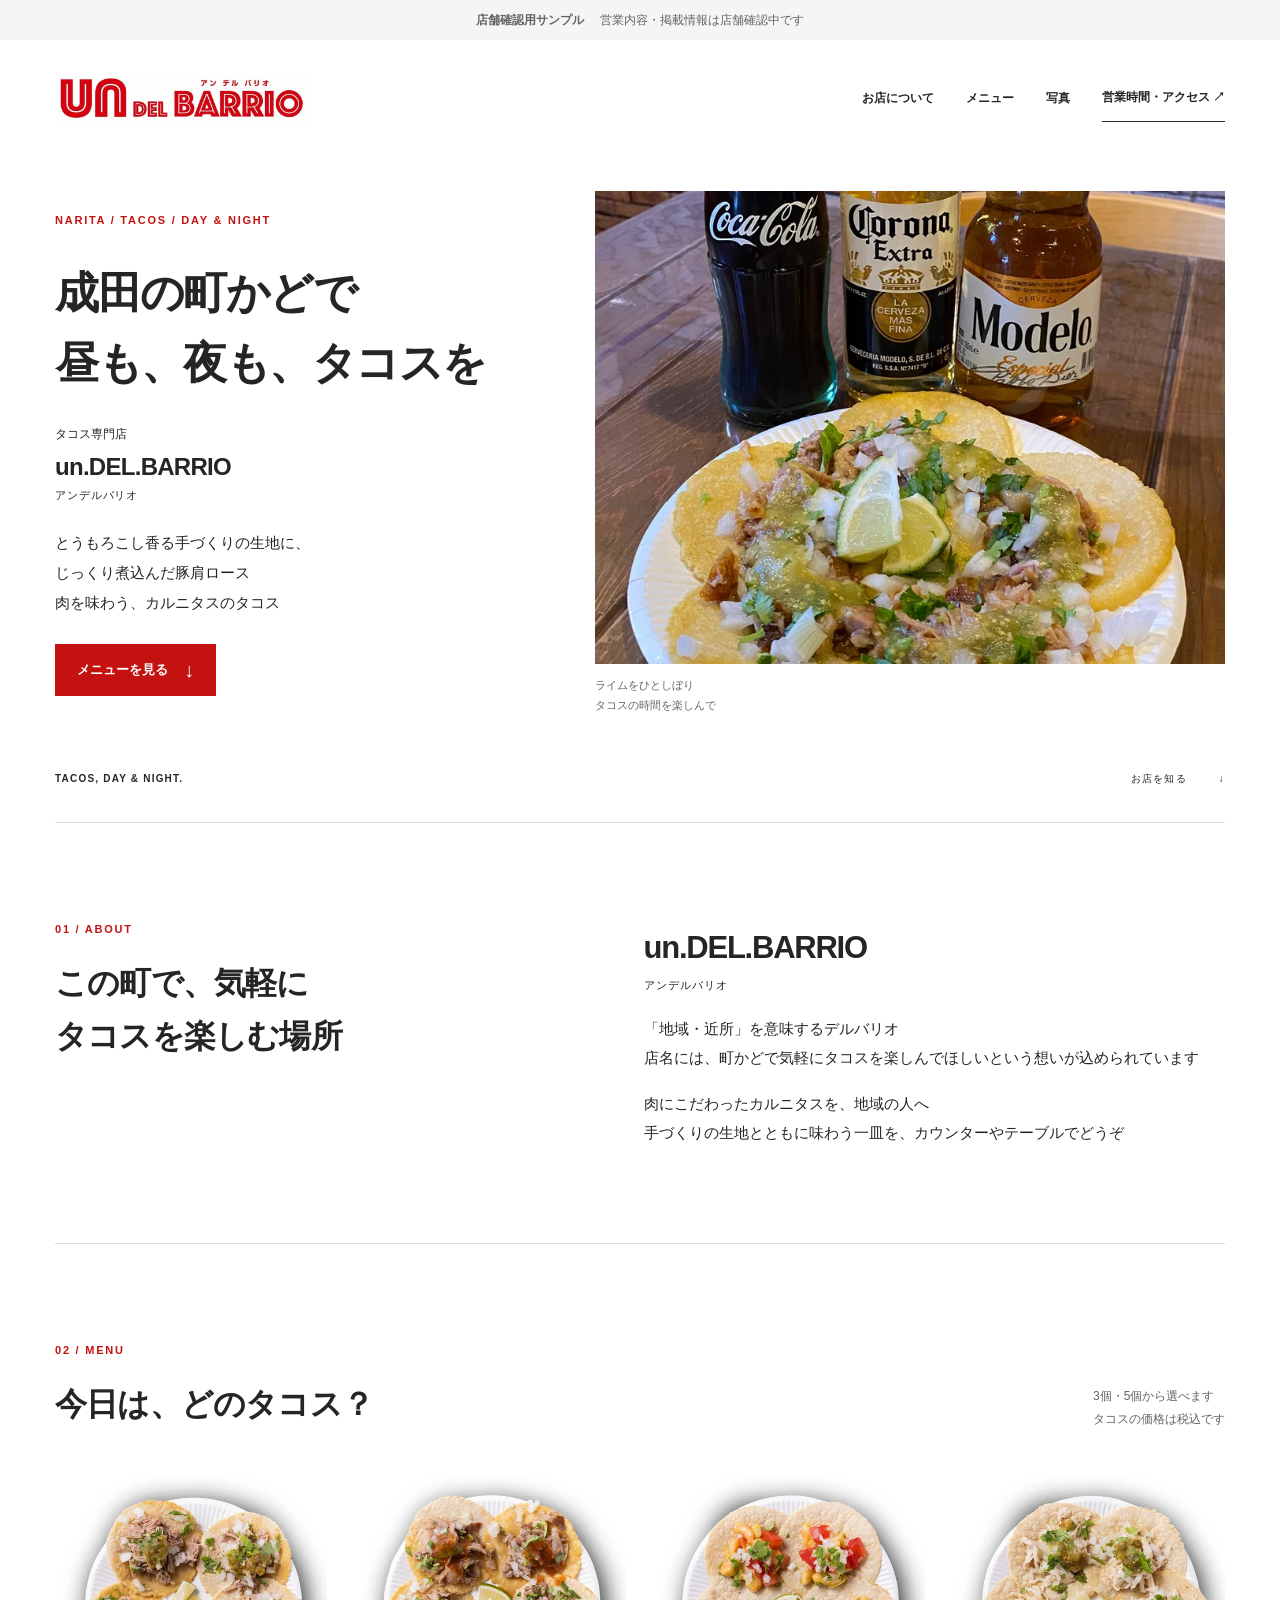
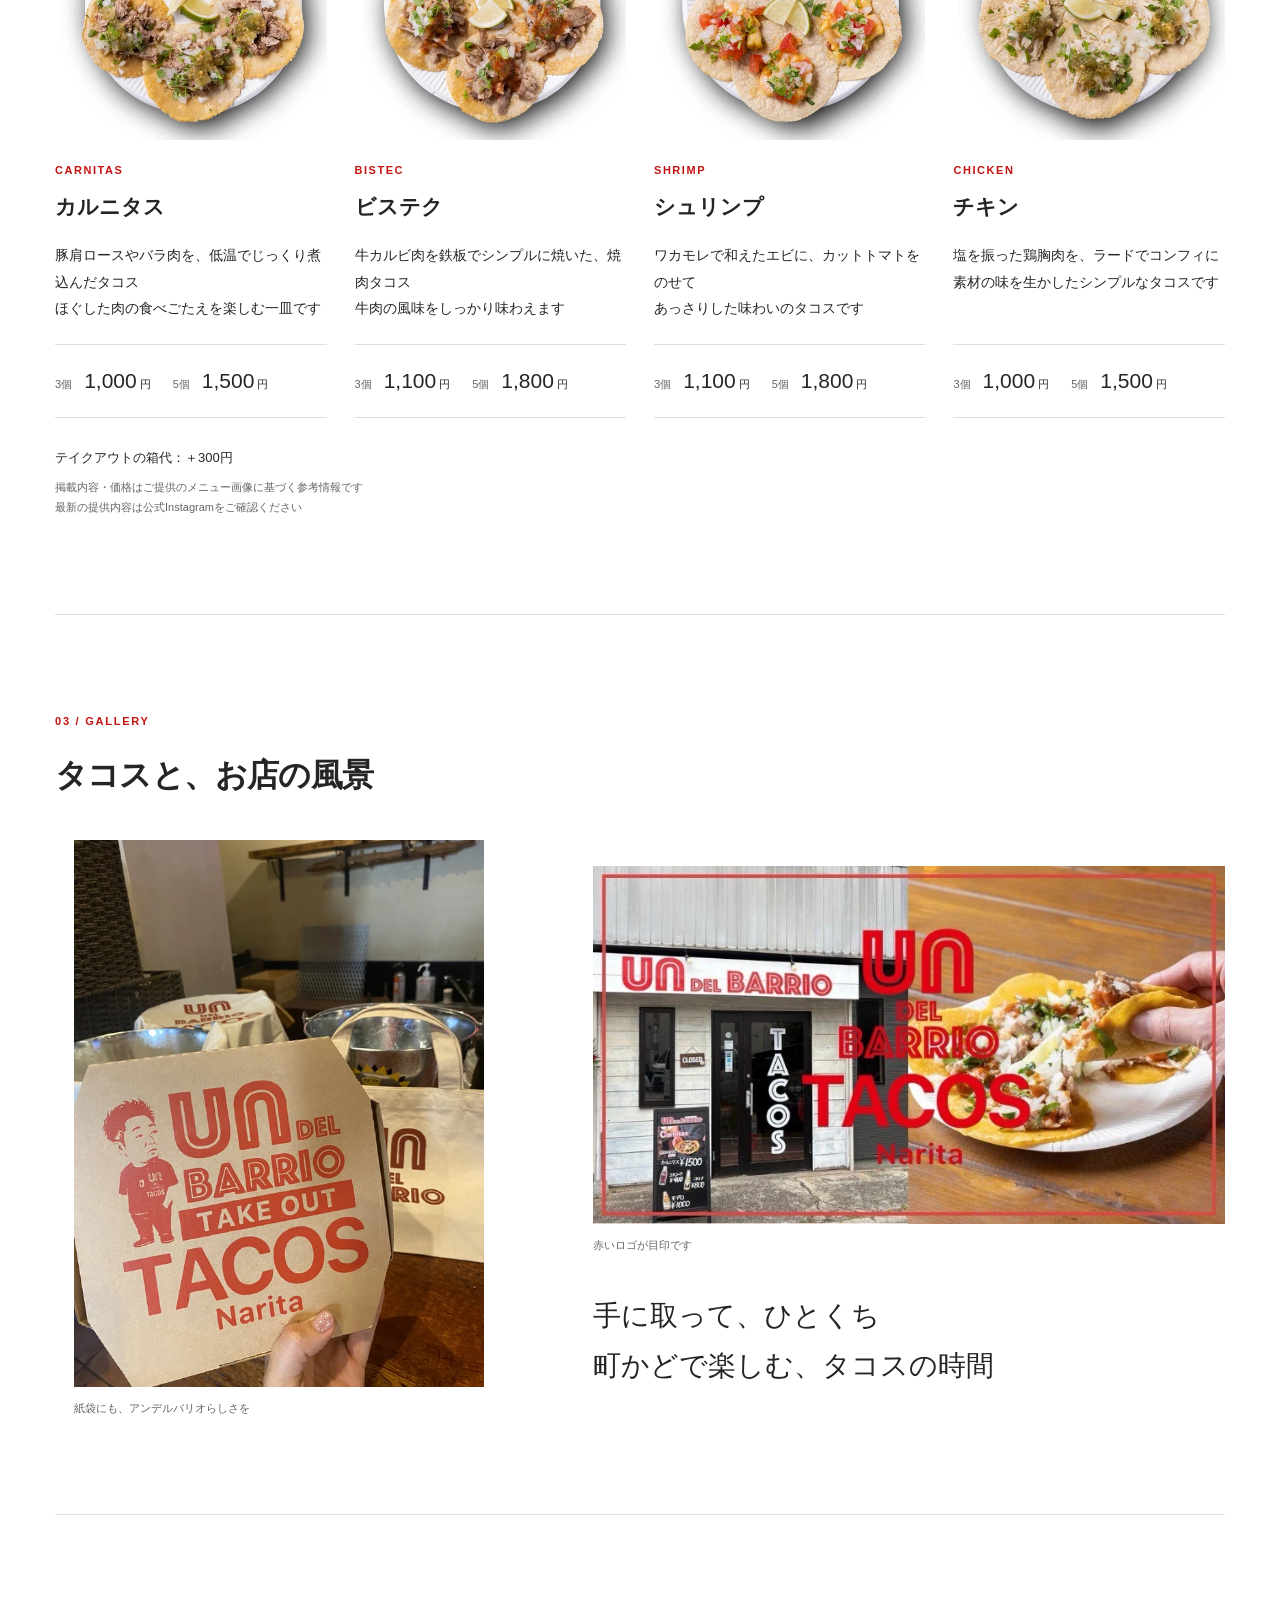
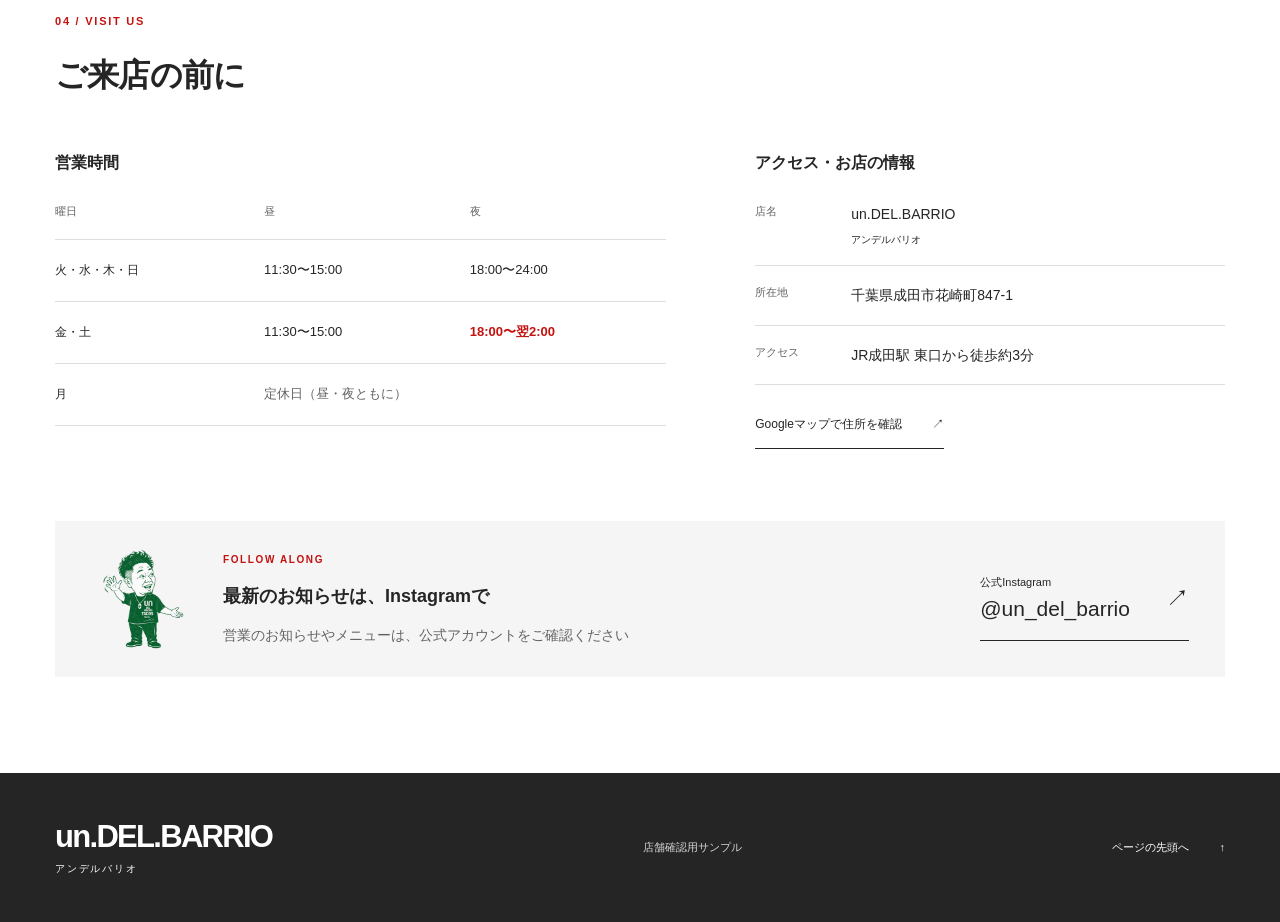
==== un-del-barrio/index.html @ 64ad71ab "Restore initial alignment of the business hours table" ====
<!doctype html>
<html lang="ja">
<head>
  <meta charset="utf-8">
  <meta name="viewport" content="width=device-width, initial-scale=1">
  <meta name="robots" content="noindex, nofollow">
  <meta name="description" content="成田駅東口から徒歩約3分 タコス専門店 un.DEL.BARRIO（アンデルバリオ）の店舗確認用サイトサンプル メニュー、営業時間、アクセスをご紹介します">
  <meta name="color-scheme" content="light">
  <title>un.DEL.BARRIO｜アンデルバリオ — 店舗確認用サンプル</title>
  <link rel="stylesheet" href="styles.css?v=20261007-hours-left">
</head>
<body>
  <a class="skip-link" href="#main">本文へスキップ</a>

  <aside class="sample-notice" aria-label="サンプルの確認状況">
    <span class="sample-notice__tag">店舗確認用サンプル</span>
    <p>営業内容・掲載情報は店舗確認中です</p>
  </aside>

  <header class="site-header">
    <a class="brand" href="#top" aria-label="un.DEL.BARRIO（アンデルバリオ） ページの先頭へ"><svg class="brand__image" viewBox="45 85 870 175" aria-hidden="true" focusable="false"><image href="images/brand-menu-960.webp" x="0" y="0" width="960" height="1706" /></svg></a>
    <nav class="navigation" aria-label="メインナビゲーション">
      <a href="#about">お店について</a>
      <a href="#menu">メニュー</a>
      <a href="#gallery">写真</a>
      <a href="#visit">営業時間・アクセス<span aria-hidden="true"> ↗</span></a>
    </nav>
  </header>

  <main id="main">
    <section class="hero" id="top" aria-labelledby="hero-title">
      <div class="hero__copy">
        <p class="eyebrow">NARITA / TACOS / DAY & NIGHT</p>
        <h1 id="hero-title">成田の町かどで<br>昼も、夜も、タコスを</h1>
        <p class="hero__name">タコス専門店<br><strong>un.DEL.BARRIO</strong><span>アンデルバリオ</span></p>
        <p class="hero__lead">とうもろこし香る手づくりの生地に、<br>じっくり煮込んだ豚肩ロース<br>肉を味わう、カルニタスのタコス</p>
        <a class="button" href="#menu">メニューを見る<span aria-hidden="true">↓</span></a>
      </div>
      <figure class="hero__photo"><img src="images/tacos-1600.webp" srcset="images/tacos-800.webp 800w, images/tacos-1600.webp 1600w" sizes="(max-width: 740px) calc(100vw - 44px), 54vw" width="1600" height="1200" fetchpriority="high" decoding="async" alt="ライム、玉ねぎ、緑のサルサをのせたタコスと、コーラ・ビールの瓶が並ぶテーブル"><figcaption>ライムをひとしぼり<br>タコスの時間を楽しんで</figcaption></figure>
      <p class="hero__footnote"><span>TACOS, DAY & NIGHT.</span><a href="#about">お店を知る <span aria-hidden="true">↓</span></a></p>
    </section>

    <section class="section about" id="about" aria-labelledby="about-title">
      <div class="section-heading"><p class="eyebrow">01 / ABOUT</p><h2 id="about-title">この町で、気軽に<br>タコスを楽しむ場所</h2></div>
      <div class="about__body">
        <p class="about__lead">un.DEL.BARRIO<br><span>アンデルバリオ</span></p>
        <p><span class="about__line">「地域・近所」を意味するデルバリオ</span><br class="about__desktop-break"><span class="about__line">店名には、町かどで気軽に</span><span class="about__line">タコスを楽しんでほしいという</span><span class="about__line">想いが込められています</span></p>
        <p><span class="about__line">肉にこだわったカルニタスを、</span><span class="about__line">地域の人へ</span><br class="about__desktop-break"><span class="about__line">手づくりの生地とともに味わう一皿を、</span><span class="about__line">カウンターやテーブルでどうぞ</span></p>
      </div>
    </section>

    <section class="section menu" id="menu" aria-labelledby="menu-title">
      <div class="section-heading section-heading--row"><div><p class="eyebrow">02 / MENU</p><h2 id="menu-title">今日は、どのタコス？</h2></div><p class="section-note">3個・5個から選べます<br>タコスの価格は税込です</p></div>
      <div class="menu-grid">
        <article class="menu-card">
          <img src="images/carnitas-960.webp" srcset="images/carnitas-480.webp 480w, images/carnitas-960.webp 960w" sizes="(max-width: 600px) calc(100vw - 44px), (max-width: 1000px) 44vw, 23vw" width="960" height="960" loading="lazy" decoding="async" alt="ほぐした豚肉、玉ねぎ、緑のサルサをのせたカルニタスのタコス5個とライム">
          <div class="menu-card__body"><p class="menu-card__english">CARNITAS</p><h3>カルニタス</h3><p class="menu-card__description">豚肩ロースやバラ肉を、低温でじっくり煮込んだ<span class="keep-together">タコス</span><br>ほぐした肉の食べごたえを楽しむ一皿です</p><dl class="menu-prices" aria-label="カルニタスの税込価格"><div><dt>3個</dt><dd>1,000<span>円</span></dd></div><div><dt>5個</dt><dd>1,500<span>円</span></dd></div></dl></div>
        </article>
        <article class="menu-card">
          <img src="images/bistec-960.webp" srcset="images/bistec-480.webp 480w, images/bistec-960.webp 960w" sizes="(max-width: 600px) calc(100vw - 44px), (max-width: 1000px) 44vw, 23vw" width="960" height="960" loading="lazy" decoding="async" alt="焼いた牛肉、玉ねぎ、サルサをのせたビステクのタコス5個とライム">
          <div class="menu-card__body"><p class="menu-card__english">BISTEC</p><h3>ビステク</h3><p class="menu-card__description">牛カルビ肉を鉄板でシンプルに焼いた、焼肉<span class="keep-together">タコス</span><br>牛肉の風味をしっかり味わえます</p><dl class="menu-prices" aria-label="ビステクの税込価格"><div><dt>3個</dt><dd>1,100<span>円</span></dd></div><div><dt>5個</dt><dd>1,800<span>円</span></dd></div></dl></div>
        </article>
        <article class="menu-card">
          <img src="images/shrimp-960.webp" srcset="images/shrimp-480.webp 480w, images/shrimp-960.webp 960w" sizes="(max-width: 600px) calc(100vw - 44px), (max-width: 1000px) 44vw, 23vw" width="960" height="960" loading="lazy" decoding="async" alt="エビ、赤いトマト、緑の野菜をのせたシュリンプのタコス5個">
          <div class="menu-card__body"><p class="menu-card__english">SHRIMP</p><h3>シュリンプ</h3><p class="menu-card__description">ワカモレで和えたエビに、カットトマトをのせて<br>あっさりした味わいの<span class="keep-together">タコス</span>です</p><dl class="menu-prices" aria-label="シュリンプの税込価格"><div><dt>3個</dt><dd>1,100<span>円</span></dd></div><div><dt>5個</dt><dd>1,800<span>円</span></dd></div></dl></div>
        </article>
        <article class="menu-card">
          <img src="images/chicken-960.webp" srcset="images/chicken-480.webp 480w, images/chicken-960.webp 960w" sizes="(max-width: 600px) calc(100vw - 44px), (max-width: 1000px) 44vw, 23vw" width="960" height="960" loading="lazy" decoding="async" alt="ほぐした鶏肉、玉ねぎ、緑のサルサをのせたチキンのタコス5個とライム">
          <div class="menu-card__body"><p class="menu-card__english">CHICKEN</p><h3>チキン</h3><p class="menu-card__description">塩を振った鶏胸肉を、ラードでコンフィに<br>素材の味を生かしたシンプルな<span class="keep-together">タコス</span>です</p><dl class="menu-prices" aria-label="チキンの税込価格"><div><dt>3個</dt><dd>1,000<span>円</span></dd></div><div><dt>5個</dt><dd>1,500<span>円</span></dd></div></dl></div>
        </article>
      </div>
      <div class="menu-note"><p>テイクアウトの箱代：＋300円</p><p>掲載内容・価格はご提供のメニュー画像に基づく参考情報です<br>最新の提供内容は公式Instagramをご確認ください</p></div>
    </section>

    <section class="section gallery" id="gallery" aria-labelledby="gallery-title">
      <div class="section-heading section-heading--row"><div><p class="eyebrow">03 / GALLERY</p><h2 id="gallery-title">タコスと、お店の風景</h2></div></div>
      <div class="gallery__grid">
        <figure class="gallery__bag"><img src="images/shop-bag-1200.webp" srcset="images/shop-bag-600.webp 600w, images/shop-bag-1200.webp 1200w" sizes="(max-width: 740px) calc(100vw - 44px), 410px" width="1200" height="1600" loading="lazy" decoding="async" alt="赤い店舗ロゴと人物イラストを印刷した紙袋を手に持った様子 後ろにはカウンターとトートバッグ"><figcaption>紙袋にも、アンデルバリオらしさを</figcaption></figure>
        <div class="gallery__scene"><figure><img src="images/shop-visual-750.webp" width="750" height="424" loading="lazy" decoding="async" alt="店舗の外観とタコスを手に取る様子を組み合わせ、赤い店舗ロゴを重ねたビジュアル"><figcaption>赤いロゴが目印です</figcaption></figure><p class="gallery__message">手に取って、ひとくち<br>町かどで楽しむ、タコスの時間</p></div>
      </div>
    </section>

    <section class="section visit" id="visit" aria-labelledby="visit-title">
      <div class="section-heading"><p class="eyebrow">04 / VISIT US</p><h2 id="visit-title">ご来店の前に</h2></div>
      <div class="visit__grid">
        <section class="hours" aria-labelledby="hours-title">
          <h3 id="hours-title">営業時間</h3>
          <table>
            <caption class="sr-only">曜日ごとの昼・夜の営業時間と定休日</caption>
            <thead><tr><th scope="col">曜日</th><th scope="col">昼</th><th scope="col">夜</th></tr></thead>
            <tbody>
              <tr><th scope="row">火・水・木・日</th><td><time datetime="11:30">11:30</time>〜<time datetime="15:00">15:00</time></td><td><time datetime="18:00">18:00</time>〜<time datetime="00:00">24:00</time></td></tr>
              <tr class="hours__late"><th scope="row">金・土</th><td><time datetime="11:30">11:30</time>〜<time datetime="15:00">15:00</time></td><td><time datetime="18:00">18:00</time>〜<span class="next-day">翌2:00</span></td></tr>
              <tr><th scope="row">月</th><td colspan="2" class="hours__closed">定休日（昼・夜ともに）</td></tr>
            </tbody>
          </table>
        </section>
        <section class="access" aria-labelledby="access-title">
          <h3 id="access-title">アクセス・お店の情報</h3>
          <dl>
            <div><dt>店名</dt><dd>un.DEL.BARRIO<span class="access__reading">アンデルバリオ</span></dd></div>
            <div><dt>所在地</dt><dd><address>千葉県成田市花崎町847-1</address></dd></div>
            <div><dt>アクセス</dt><dd>JR成田駅 東口から徒歩約3分</dd></div>
          </dl>
          <a class="text-link" href="https://www.google.com/maps/search/?api=1&amp;query=%E5%8D%83%E8%91%89%E7%9C%8C%E6%88%90%E7%94%B0%E5%B8%82%E8%8A%B1%E5%B4%8E%E7%94%BA847-1%20un.DEL.BARRIO" target="_blank" rel="noopener noreferrer">Googleマップで住所を確認<span aria-hidden="true">↗</span><span class="sr-only">（新しいタブで開きます）</span></a>
        </section>
      </div>
      <aside class="instagram" aria-labelledby="instagram-title">
        <img class="instagram__character" src="images/welcome-320.webp" width="320" height="320" loading="lazy" decoding="async" alt="">
        <div><p class="eyebrow">FOLLOW ALONG</p><h3 id="instagram-title">最新のお知らせは、Instagramで</h3><p>営業のお知らせやメニューは、公式アカウントをご確認ください</p></div>
        <a class="instagram__link" href="https://www.instagram.com/un_del_barrio/" target="_blank" rel="noopener noreferrer"><span>公式Instagram<strong>@un_del_barrio</strong></span><span aria-hidden="true">↗</span><span class="sr-only">（新しいタブで開きます）</span></a>
      </aside>
    </section>
  </main>

  <footer class="site-footer">
    <a class="wordmark wordmark--footer" href="#top">un.DEL.BARRIO<span>アンデルバリオ</span></a>
    <p>店舗確認用サンプル</p>
    <a class="back-to-top" href="#top">ページの先頭へ <span aria-hidden="true">↑</span></a>
  </footer>
</body>
</html>
---- un-del-barrio/styles.css ----
@charset "UTF-8";

:root {
  --paper: #ffffff;
  --ink: #252525;
  --muted: #646464;
  --accent: #c41210;
  --line: #dedede;
  --surface: #f5f5f5;
  --placeholder: #f2f2f2;
  --width: 1320px;
  --gutter: clamp(22px, 4.3vw, 76px);
}

* { box-sizing: border-box; }
html { scroll-padding-top: 24px; }
body { margin: 0; background: var(--paper); color: var(--ink); font-family: -apple-system, BlinkMacSystemFont, "Hiragino Kaku Gothic ProN", "Yu Gothic", "Noto Sans CJK JP", Meiryo, sans-serif; font-size: 15px; line-height: 1.9; -webkit-text-size-adjust: 100%; }
a { color: inherit; text-underline-offset: 5px; }
a:focus-visible { outline: 3px solid var(--accent); outline-offset: 5px; }
h1, h2, h3, p { margin: 0; }
figure { margin: 0; }
img { display: block; max-width: 100%; height: auto; }
figcaption { margin-top: 12px; color: var(--muted); font-size: 11px; line-height: 1.8; }
h1, h2, h3 { text-wrap: balance; }
button, a { -webkit-tap-highlight-color: transparent; }
.sr-only { position: absolute; width: 1px; height: 1px; padding: 0; margin: -1px; overflow: hidden; clip-path: inset(50%); white-space: nowrap; border: 0; }
.keep-together { white-space: nowrap; }
.skip-link { position: fixed; top: 10px; left: 16px; z-index: 10; padding: 10px 18px; background: var(--paper); transform: translateY(-200%); }
.skip-link:focus { transform: none; }

.sample-notice { display: flex; justify-content: center; align-items: center; gap: 16px; padding: 10px 24px; background: var(--surface); color: var(--muted); font-size: 12px; line-height: 1.7; }
.sample-notice__tag { flex-shrink: 0; font-weight: 700; }
.site-header { max-width: calc(var(--width) + var(--gutter) * 2); min-height: 116px; margin: auto; padding: 26px var(--gutter); display: flex; align-items: center; justify-content: space-between; gap: 32px; }
.brand { display: block; width: 255px; max-width: 100%; flex-shrink: 0; }
.brand__image { display: block; width: 100%; height: auto; aspect-ratio: 870 / 175; overflow: hidden; }
.wordmark { display: block; width: max-content; flex-shrink: 0; font-family: Arial, Helvetica, sans-serif; font-size: 30px; font-weight: 800; line-height: 1; letter-spacing: -.055em; text-decoration: none; }
.wordmark span { display: block; margin-top: 12px; font-family: -apple-system, BlinkMacSystemFont, "Noto Sans CJK JP", sans-serif; font-size: 10px; font-weight: 500; letter-spacing: .18em; }
.navigation { display: flex; align-items: center; gap: clamp(18px, 2.5vw, 38px); font-size: 12px; font-weight: 650; }
.navigation a { padding: 12px 0; text-decoration: none; white-space: nowrap; }
.navigation a:last-child { border-bottom: 1px solid var(--ink); }
.navigation a:hover { color: var(--accent); }

main { max-width: calc(var(--width) + var(--gutter) * 2); margin: auto; padding-inline: var(--gutter); }
.hero { display: grid; grid-template-columns: .86fr 1.14fr; column-gap: clamp(36px, 5vw, 80px); align-items: center; padding-top: 16px; }
.hero__copy { padding-block: 38px; }
.eyebrow { font-family: Arial, Helvetica, sans-serif; font-size: 11px; font-weight: 700; letter-spacing: .16em; }
.hero .eyebrow { color: var(--accent); margin-bottom: 28px; }
h1 { font-size: clamp(28px, 3.4vw, 51px); font-weight: 600; letter-spacing: -.035em; line-height: 1.6; }
.hero__name { margin: 24px 0 22px; font-size: 12px; }
.hero__name strong { display: block; margin-top: 4px; font-family: Arial, Helvetica, sans-serif; font-size: 24px; letter-spacing: -.03em; line-height: 1.5; }
.hero__name > span { display: block; font-size: 11px; letter-spacing: .08em; }
.hero__lead { margin-bottom: 26px; font-size: 15px; line-height: 2; }
.hero__photo img { width: 100%; height: auto; }
.button { display: inline-flex; min-height: 52px; align-items: center; justify-content: center; gap: 16px; padding: 13px 22px; background: var(--accent); color: var(--paper); font-size: 13px; font-weight: 600; text-decoration: none; }
.button:hover { background: #990e0d; }
.button > span { font-size: 20px; line-height: 1; }
.hero__footnote { grid-column: 1 / -1; display: flex; justify-content: space-between; align-items: center; padding-block: 24px; border-bottom: 1px solid var(--line); font-size: 10px; letter-spacing: .12em; }
.hero__footnote > span { font-family: Arial, Helvetica, sans-serif; font-weight: 700; }
.hero__footnote a { display: inline-flex; gap: 32px; min-height: 40px; align-items: center; text-decoration: none; }

.section { padding-block: clamp(62px, 7.5vw, 110px); border-bottom: 1px solid var(--line); }
.section-heading .eyebrow { margin-bottom: 17px; color: var(--accent); }
h2 { font-size: clamp(23px, 2.5vw, 34px); font-weight: 600; letter-spacing: -.025em; line-height: 1.65; }
.section-heading--row { display: flex; align-items: flex-end; justify-content: space-between; gap: 24px; margin-bottom: 38px; }
.section-status, .section-note { color: var(--muted); font-size: 12px; }
.section-status { padding-bottom: 4px; border-bottom: 1px solid var(--line); }
.about { display: grid; grid-template-columns: 1fr 1.1fr; gap: 60px; }
.about__body { padding-top: 6px; }
.about__lead { margin-bottom: 22px; font-family: Arial, Helvetica, sans-serif; font-size: 31px; font-weight: 700; line-height: 1.5; letter-spacing: -.04em; }
.about__lead span { display: block; margin-top: 5px; font-family: -apple-system, BlinkMacSystemFont, "Noto Sans CJK JP", sans-serif; font-size: 11px; font-weight: 400; letter-spacing: .1em; }
.about__body > p:not(.about__lead) { font-size: 15px; }
.about__body > p + p { margin-top: 18px; }
.about__body .pending-copy { margin-top: 10px; }
.pending-copy { color: var(--muted); }
.menu-grid { display: grid; grid-template-columns: repeat(4, minmax(0, 1fr)); gap: 28px; }
.menu-card { display: flex; flex-direction: column; min-width: 0; }
.menu-card > img { width: 100%; height: auto; }
.menu-card__body { display: flex; flex-direction: column; flex: 1; padding-top: 20px; }
.menu-card__english { margin-bottom: 6px; color: var(--accent); font-family: Arial, Helvetica, sans-serif; font-size: 11px; font-weight: 700; letter-spacing: .14em; }
.menu-card h3 { margin-bottom: 15px; font-size: 21px; }
.menu-card__description { flex: 1; font-size: 14px; line-height: 1.9; }
.menu-prices { display: flex; flex-wrap: wrap; gap: 12px 22px; margin: 22px 0 0; padding-block: 16px; border-block: 1px solid var(--line); }
.menu-prices > div { display: flex; align-items: baseline; gap: 12px; }
.menu-prices dt { color: var(--muted); font-size: 11px; }
.menu-prices dd { margin: 0; font-family: Arial, Helvetica, sans-serif; font-size: 21px; font-variant-numeric: tabular-nums; }
.menu-prices dd span { margin-left: 3px; font-family: sans-serif; font-size: 11px; }
.menu-note { margin-top: 28px; font-size: 13px; }
.menu-note > p + p { margin-top: 6px; color: var(--muted); font-size: 11px; }
.gallery__grid { display: grid; grid-template-columns: .78fr 1.1fr; gap: clamp(36px, 7vw, 100px); align-items: center; }
.gallery__bag { width: 100%; max-width: 410px; justify-self: center; }
.gallery__grid img { width: 100%; height: auto; }
.gallery__message { margin-top: 35px; font-size: clamp(21px, 2.2vw, 30px); font-weight: 500; line-height: 1.8; }
.visit { border-bottom: 0; }
.visit__grid { display: grid; grid-template-columns: 1.3fr 1fr; gap: clamp(36px, 7vw, 100px); margin-top: 46px; }
h3 { margin-bottom: 22px; font-size: 16px; font-weight: 600; }
table { width: 100%; border-collapse: collapse; font-size: 13px; font-variant-numeric: tabular-nums; }
th, td { padding: 18px 8px; border-bottom: 1px solid var(--line); vertical-align: middle; white-space: nowrap; }
thead th { padding-top: 0; color: var(--muted); font-size: 11px; font-weight: 500; text-align: left; }
tbody th { font-size: 12px; font-weight: 500; text-align: left; }
th:first-child { padding-left: 0; }
td:last-child { padding-right: 0; }
.hours__late td:last-child { color: var(--accent); font-weight: 700; }
.hours__closed { color: var(--muted); }
.access dl { margin: 0; font-size: 14px; }
.access dl > div { display: grid; grid-template-columns: 80px 1fr; gap: 16px; padding: 16px 0; border-bottom: 1px solid var(--line); }
.access dl > div:first-child { padding-top: 0; }
.access dt { color: var(--muted); font-size: 11px; }
.access dd { margin: 0; overflow-wrap: anywhere; }
.access__reading { display: block; margin-top: 3px; font-size: 10px; }
address { font-style: normal; }
.text-link { display: inline-flex; min-height: 48px; gap: 30px; align-items: center; margin-top: 16px; font-size: 12px; text-decoration: none; border-bottom: 1px solid var(--ink); }
.instagram { display: flex; align-items: center; justify-content: space-between; gap: 28px; margin-top: 72px; padding: 26px 36px; background: var(--surface); }
.instagram__character { width: 104px; height: auto; flex-shrink: 0; }
.instagram > div { flex: 1; }
.instagram .eyebrow { margin-bottom: 10px; color: var(--accent); font-size: 10px; }
.instagram h3 { margin-bottom: 8px; font-size: 18px; }
.instagram p:not(.eyebrow) { font-size: 14px; color: var(--muted); }
.instagram__link { display: flex; justify-content: space-between; align-items: center; gap: 36px; padding-block: 14px; border-bottom: 1px solid var(--ink); text-decoration: none; font-size: 11px; }
.instagram__link strong { display: block; font-family: Arial, Helvetica, sans-serif; font-size: 21px; font-weight: 500; line-height: 1.6; }
.instagram__link > span[aria-hidden] { font-size: 23px; }
.instagram__link:hover, .text-link:hover { color: var(--accent); }

.site-footer { display: flex; align-items: center; justify-content: space-between; flex-wrap: wrap; gap: 32px; padding: 48px var(--gutter); background: var(--ink); color: var(--paper); }
.wordmark--footer { font-size: 31px; }
.site-footer > p { font-size: 11px; color: #d6d6d6; }
.back-to-top { display: inline-flex; min-height: 44px; align-items: center; gap: 30px; font-size: 11px; text-decoration: none; }
.site-footer a:focus-visible { outline-color: var(--paper); }

@media (min-width: 1600px) { .site-footer { padding-inline: max(var(--gutter), calc((100vw - var(--width)) / 2)); } }
@media (max-width: 1000px) {
  .site-header { min-height: 102px; }
  .wordmark { font-size: 25px; }
  .brand { width: 220px; }
  .navigation { gap: 18px; font-size: 11px; }
  .hero { grid-template-columns: 1fr 1fr; gap: 28px; }
  .menu-grid { grid-template-columns: repeat(2, minmax(0, 1fr)); gap: 44px 28px; }
  .instagram__character { width: 80px; }
  .instagram { gap: 20px; padding-inline: 24px; }
  .visit__grid { grid-template-columns: 1fr 1fr; gap: 28px; }
  table { font-size: 12px; }
  tbody th { font-size: 11px; }
  th, td { padding-inline: 5px; }
}
@media (max-width: 740px) {
  .sample-notice { display: block; padding: 10px 22px; font-size: 10px; text-align: center; }
  .sample-notice__tag { display: block; margin-bottom: 2px; }
  .site-header { display: block; padding-block: 25px 0; }
  .brand { width: 235px; margin-inline: auto; }
  .wordmark { font-size: 28px; }
  .navigation { justify-content: space-between; flex-wrap: wrap; gap: 2px 16px; margin-top: 22px; border-top: 1px solid var(--line); }
  .navigation a { min-height: 45px; display: inline-flex; align-items: center; font-size: 11px; }
  .navigation a:last-child { border: 0; }
  .hero { grid-template-columns: 1fr; gap: 0; padding-top: 0; }
  .hero__photo { grid-row: 1; padding-top: 18px; }
  .hero__copy { width: 100%; max-width: 640px; margin-inline: auto; padding: 36px 0 40px; text-align: center; }
  .hero__photo figcaption { text-align: center; }
  .hero .eyebrow { margin-bottom: 18px; font-size: 10px; }
  h1 { font-size: clamp(26px, 7.6vw, 42px); line-height: 1.55; }
  .hero__name { margin: 20px 0 22px; font-size: 11px; }
  .hero__name strong { font-size: 23px; }
  .hero__name > span { font-size: 10px; }
  .hero__lead { font-size: clamp(14px, 3.5vw, 16px); line-height: 1.95; }
  .button { width: min(100%, 280px); min-height: 52px; font-size: 13px; }
  .hero__footnote { padding-block: 16px; font-size: 9px; }
  .section { padding-block: 56px; }
  .section-heading { text-align: center; }
  .section-heading .eyebrow { margin-bottom: 13px; font-size: 10px; }
  .section-heading--row { display: block; margin-bottom: 26px; }
  .section-status { display: inline-block; margin-top: 18px; }
  .section-note { margin-top: 16px; }
  h2 { font-size: clamp(22px, 6.1vw, 28px); }
  .about { grid-template-columns: 1fr; gap: 27px; }
  .about__body { width: 100%; max-width: 30em; margin-inline: auto; padding-top: 0; }
  .about__lead { font-size: 27px; text-align: center; }
  .about__body > p:not(.about__lead) { line-height: 2; text-align: center; text-wrap: balance; }
  .about__line { display: block; }
  .about__desktop-break { display: none; }
  .menu-card__english, .menu-card h3 { text-align: center; }
  .menu-card__description { text-align: center; text-wrap: balance; }
  .menu-prices { justify-content: center; }
  .menu-note { max-width: 34rem; margin-inline: auto; text-align: center; }
  .menu-note > p + p { margin-top: 10px; font-size: 12px; line-height: 1.9; text-wrap: pretty; }
  .gallery__grid { max-width: 560px; margin-inline: auto; grid-template-columns: 1fr; gap: 34px; }
  .gallery__bag { max-width: 360px; }
  .gallery figcaption { text-align: center; }
  .gallery__message { margin-top: 24px; font-size: clamp(18px, 5vw, 24px); text-align: center; text-wrap: balance; }
  .visit__grid { max-width: 560px; margin-inline: auto; grid-template-columns: 1fr; gap: 42px; margin-top: 32px; }
  .access h3 { text-align: center; }
  h3 { font-size: 15px; }
  table { font-size: clamp(11px, 3.15vw, 14px); }
  tbody th { font-size: clamp(10px, 2.8vw, 12px); }
  th, td { padding-block: 18px; padding-inline: 5px; }
  .access dl > div { grid-template-columns: 74px 1fr; }
  .instagram { display: flex; flex-direction: column; gap: 18px; margin-top: 48px; padding: 28px 22px; text-align: center; }
  .instagram__character { width: 76px; }
  .instagram > div { width: 100%; max-width: 28rem; }
  .instagram h3 { font-size: 18px; }
  .instagram p:not(.eyebrow) { text-wrap: pretty; }
  .instagram__link { width: 100%; max-width: 280px; margin-top: 0; text-align: left; }
  .site-footer { display: flex; flex-direction: column; gap: 24px; padding-block: 36px 24px; text-align: center; }
  .site-footer > p { font-size: 10px; }
  .back-to-top { margin-top: 0; }
}

@media (max-width: 600px) {
  .menu-grid { grid-template-columns: 1fr; gap: 38px; }
  .menu-card > img { max-width: 360px; align-self: center; }
  .menu-card__body { width: 100%; max-width: 420px; margin-inline: auto; padding-top: 16px; }
  .menu-card__description { font-size: 15px; }
  .menu-prices { display: grid; grid-template-columns: repeat(2, minmax(0, 1fr)); gap: 18px; }
  .menu-prices > div { justify-content: center; }
}
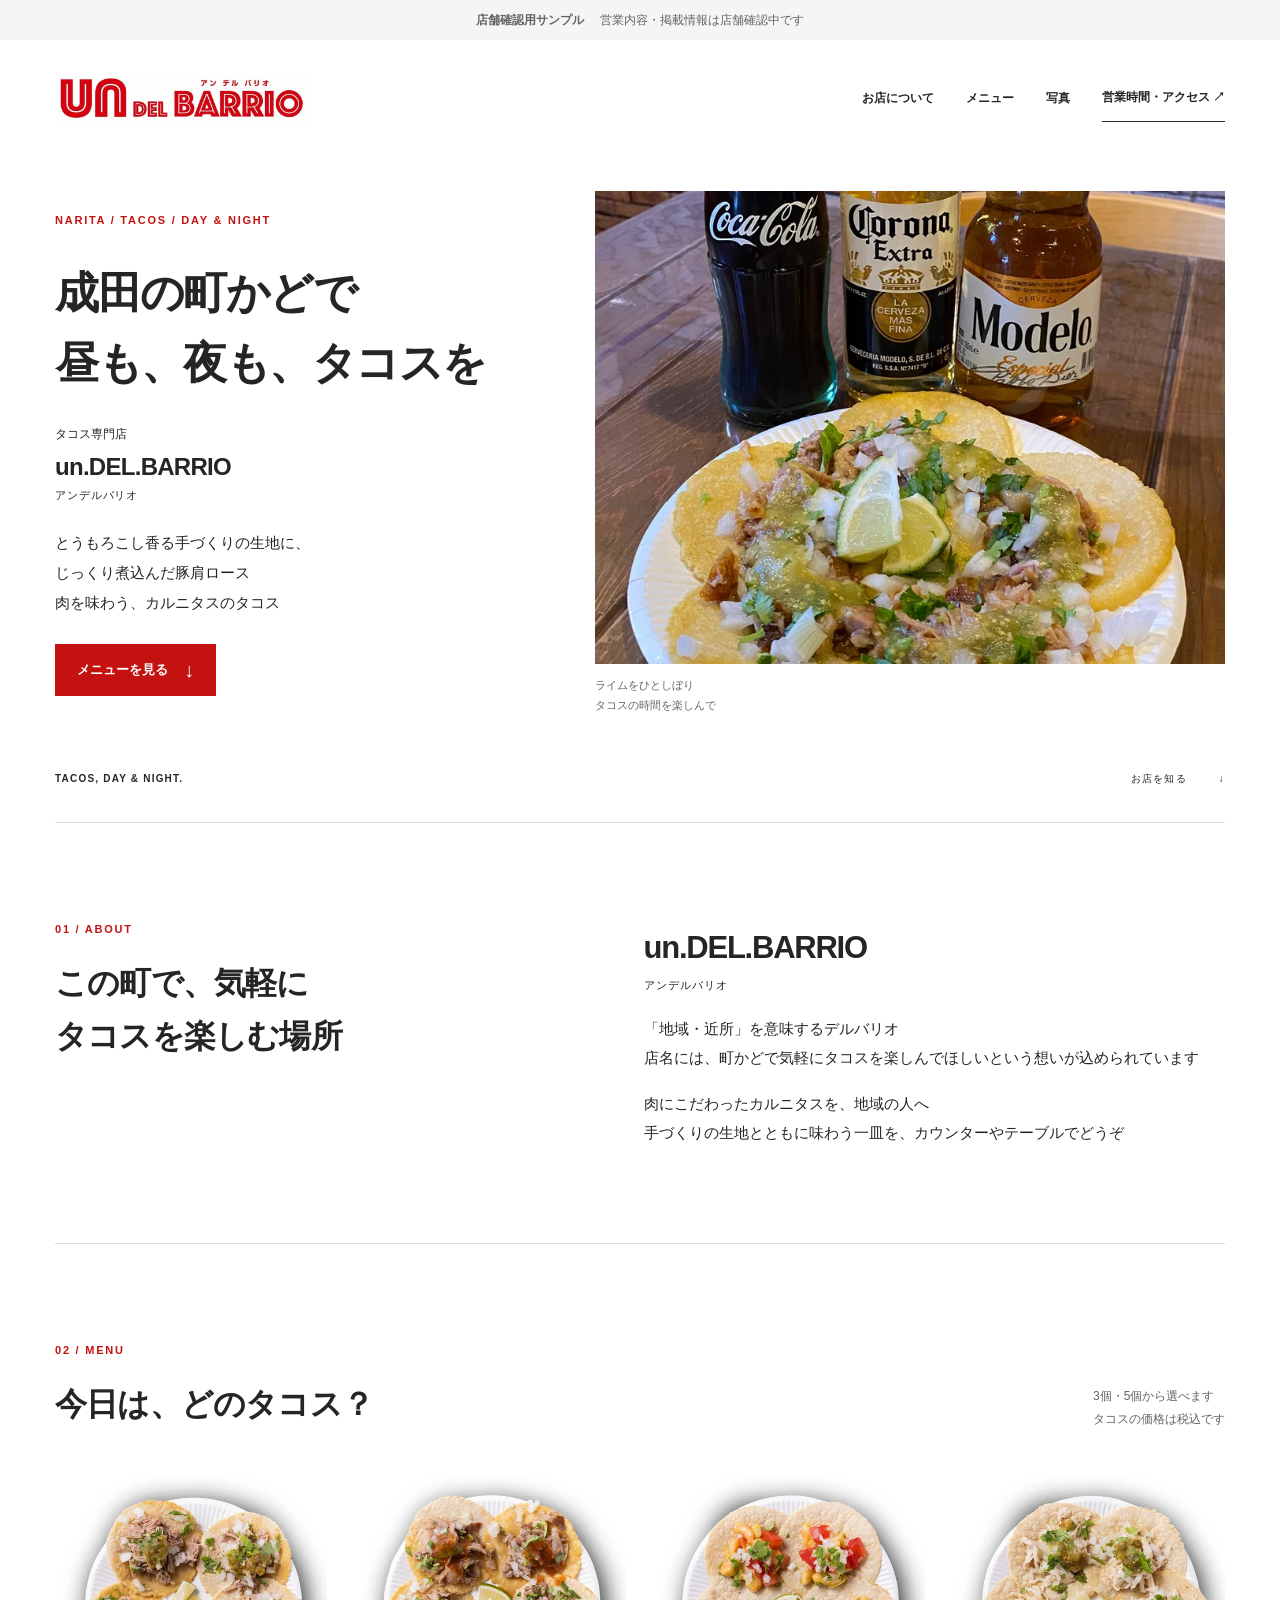
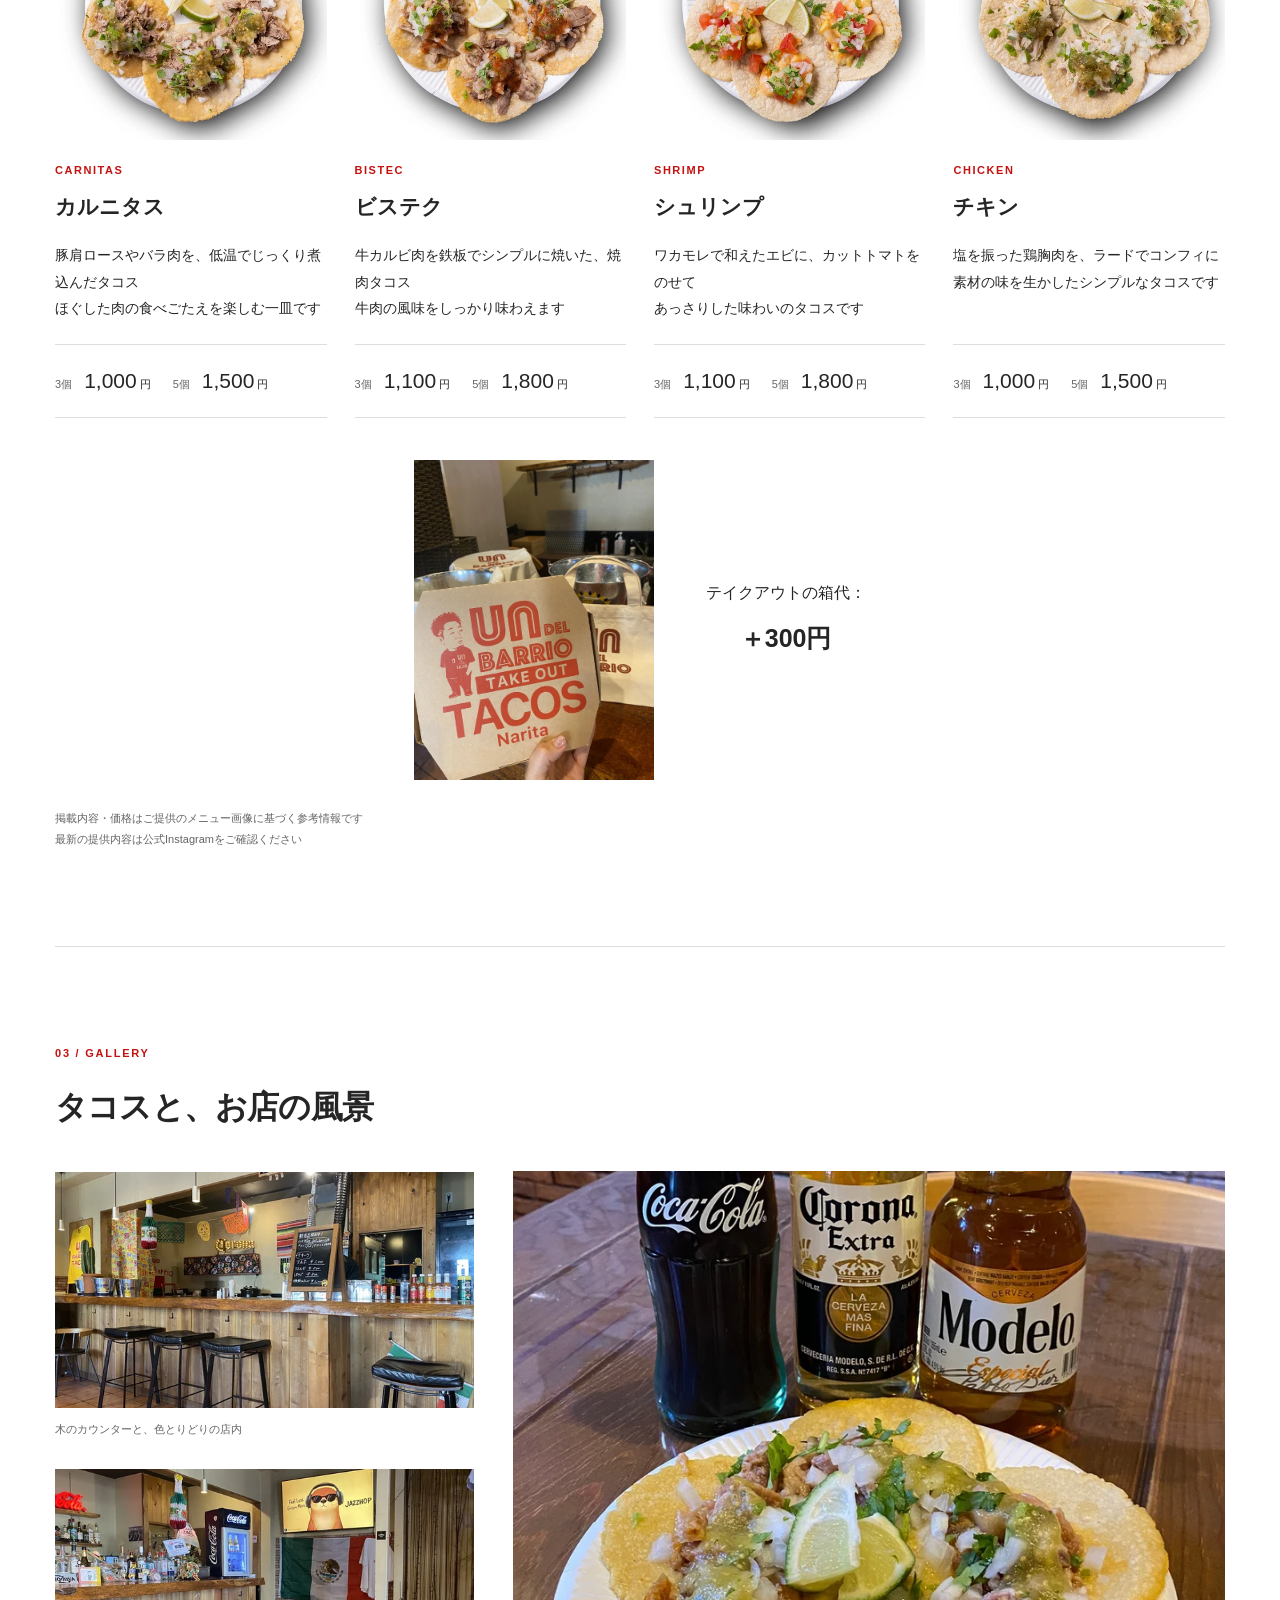
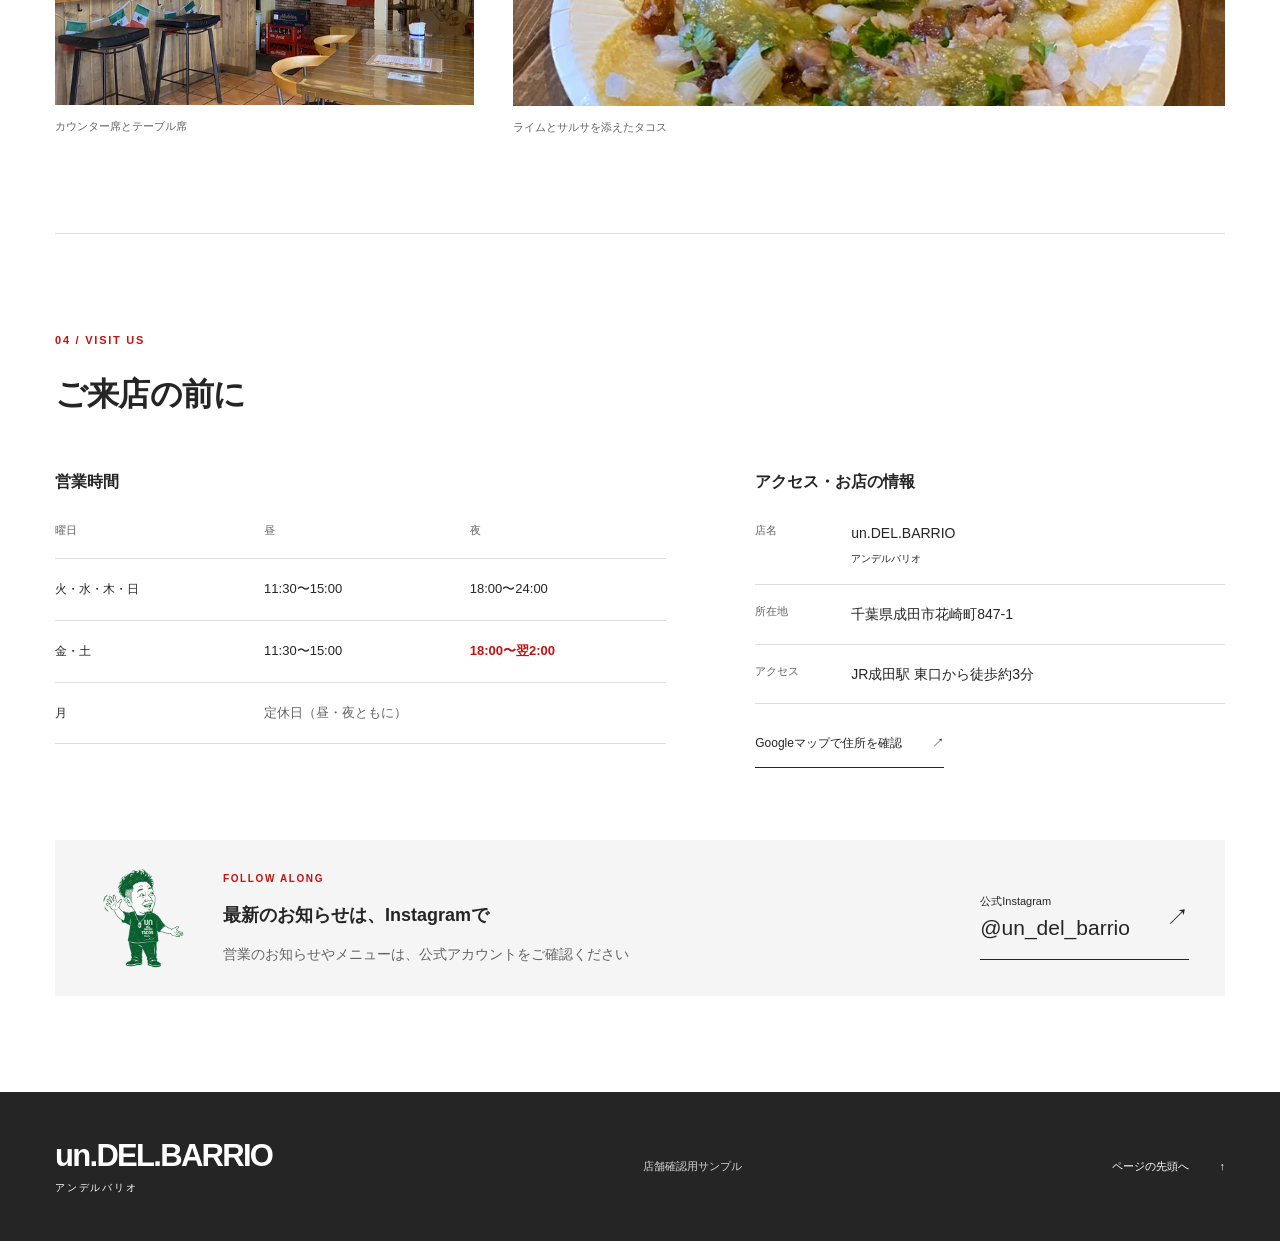
==== commit 0aabd4a7: "Refresh restaurant gallery and show takeout packaging by the box fee" ====
--- a/un-del-barrio/index.html
+++ b/un-del-barrio/index.html
@@ -7,7 +7,7 @@
   <meta name="description" content="成田駅東口から徒歩約3分 タコス専門店 un.DEL.BARRIO（アンデルバリオ）の店舗確認用サイトサンプル メニュー、営業時間、アクセスをご紹介します">
   <meta name="color-scheme" content="light">
   <title>un.DEL.BARRIO｜アンデルバリオ — 店舗確認用サンプル</title>
-  <link rel="stylesheet" href="styles.css?v=20261007-hours-left">
+  <link rel="stylesheet" href="styles.css?v=20261012-gallery">
 </head>
 <body>
   <a class="skip-link" href="#main">本文へスキップ</a>
@@ -69,14 +69,19 @@
           <div class="menu-card__body"><p class="menu-card__english">CHICKEN</p><h3>チキン</h3><p class="menu-card__description">塩を振った鶏胸肉を、ラードでコンフィに<br>素材の味を生かしたシンプルな<span class="keep-together">タコス</span>です</p><dl class="menu-prices" aria-label="チキンの税込価格"><div><dt>3個</dt><dd>1,000<span>円</span></dd></div><div><dt>5個</dt><dd>1,500<span>円</span></dd></div></dl></div>
         </article>
       </div>
-      <div class="menu-note"><p>テイクアウトの箱代：＋300円</p><p>掲載内容・価格はご提供のメニュー画像に基づく参考情報です<br>最新の提供内容は公式Instagramをご確認ください</p></div>
+      <aside class="takeout" aria-label="テイクアウトの箱代">
+        <img src="images/shop-bag-600.webp" srcset="images/shop-bag-600.webp 600w, images/shop-bag-1200.webp 1200w" sizes="(max-width: 740px) min(260px, calc(100vw - 44px)), 240px" width="1200" height="1600" loading="lazy" decoding="async" alt="赤い店舗ロゴと人物イラストが印刷されたテイクアウト用の箱を手に持った様子">
+        <p class="takeout__price">テイクアウトの箱代：<strong>＋300円</strong></p>
+      </aside>
+      <div class="menu-note"><p>掲載内容・価格はご提供のメニュー画像に基づく参考情報です<br>最新の提供内容は公式Instagramをご確認ください</p></div>
     </section>
 
     <section class="section gallery" id="gallery" aria-labelledby="gallery-title">
       <div class="section-heading section-heading--row"><div><p class="eyebrow">03 / GALLERY</p><h2 id="gallery-title">タコスと、お店の風景</h2></div></div>
       <div class="gallery__grid">
-        <figure class="gallery__bag"><img src="images/shop-bag-1200.webp" srcset="images/shop-bag-600.webp 600w, images/shop-bag-1200.webp 1200w" sizes="(max-width: 740px) calc(100vw - 44px), 410px" width="1200" height="1600" loading="lazy" decoding="async" alt="赤い店舗ロゴと人物イラストを印刷した紙袋を手に持った様子 後ろにはカウンターとトートバッグ"><figcaption>紙袋にも、アンデルバリオらしさを</figcaption></figure>
-        <div class="gallery__scene"><figure><img src="images/shop-visual-750.webp" width="750" height="424" loading="lazy" decoding="async" alt="店舗の外観とタコスを手に取る様子を組み合わせ、赤い店舗ロゴを重ねたビジュアル"><figcaption>赤いロゴが目印です</figcaption></figure><p class="gallery__message">手に取って、ひとくち<br>町かどで楽しむ、タコスの時間</p></div>
+        <figure class="gallery__counter"><img src="images/interior-counter-1200.webp" srcset="images/interior-counter-600.webp 600w, images/interior-counter-1200.webp 1200w" sizes="(max-width: 740px) min(560px, calc(100vw - 44px)), (max-width: 1440px) 34vw, 475px" width="1200" height="676" loading="lazy" decoding="async" alt="木のカウンターと黒いスツール、サボテンや色鮮やかな切り紙飾りが並ぶ店内"><figcaption>木のカウンターと、色とりどりの店内</figcaption></figure>
+        <figure class="gallery__tacos"><img src="images/tacos-1600.webp" srcset="images/tacos-800.webp 800w, images/tacos-1600.webp 1600w" sizes="(max-width: 740px) min(560px, calc(100vw - 44px)), (max-width: 1440px) 57vw, 805px" width="1600" height="1200" loading="lazy" decoding="async" alt="木のテーブルに並ぶ、ライムと緑のサルサを添えたタコスとコーラ・ビールの瓶"><figcaption>ライムとサルサを添えたタコス</figcaption></figure>
+        <figure class="gallery__tables"><img src="images/interior-tables-1200.webp" srcset="images/interior-tables-600.webp 600w, images/interior-tables-1200.webp 1200w" sizes="(max-width: 740px) min(560px, calc(100vw - 44px)), (max-width: 1440px) 34vw, 475px" width="1200" height="676" loading="lazy" decoding="async" alt="木製のテーブル席とカウンター席、壁に飾られたメキシコ国旗が見える店内"><figcaption>カウンター席とテーブル席</figcaption></figure>
       </div>
     </section>
 
--- a/un-del-barrio/styles.css
+++ b/un-del-barrio/styles.css
@@ -84,12 +84,16 @@
 .menu-prices dt { color: var(--muted); font-size: 11px; }
 .menu-prices dd { margin: 0; font-family: Arial, Helvetica, sans-serif; font-size: 21px; font-variant-numeric: tabular-nums; }
 .menu-prices dd span { margin-left: 3px; font-family: sans-serif; font-size: 11px; }
-.menu-note { margin-top: 28px; font-size: 13px; }
-.menu-note > p + p { margin-top: 6px; color: var(--muted); font-size: 11px; }
-.gallery__grid { display: grid; grid-template-columns: .78fr 1.1fr; gap: clamp(36px, 7vw, 100px); align-items: center; }
-.gallery__bag { width: 100%; max-width: 410px; justify-self: center; }
+.takeout { display: flex; justify-content: center; align-items: center; gap: clamp(28px, 4vw, 56px); margin-top: 42px; }
+.takeout img { width: 240px; height: auto; }
+.takeout__price { font-size: 16px; line-height: 1.8; text-align: center; }
+.takeout__price strong { display: block; margin-top: 8px; font-size: 25px; font-weight: 600; }
+.menu-note { margin-top: 28px; color: var(--muted); font-size: 11px; }
+.gallery__grid { display: grid; grid-template-columns: minmax(0, 1fr) minmax(0, 1.7fr); grid-template-areas: "counter tacos" "tables tacos"; gap: 28px clamp(24px, 3vw, 44px); align-items: center; }
+.gallery__counter { grid-area: counter; }
+.gallery__tacos { grid-area: tacos; }
+.gallery__tables { grid-area: tables; }
 .gallery__grid img { width: 100%; height: auto; }
-.gallery__message { margin-top: 35px; font-size: clamp(21px, 2.2vw, 30px); font-weight: 500; line-height: 1.8; }
 .visit { border-bottom: 0; }
 .visit__grid { display: grid; grid-template-columns: 1.3fr 1fr; gap: clamp(36px, 7vw, 100px); margin-top: 46px; }
 h3 { margin-bottom: 22px; font-size: 16px; font-weight: 600; }
@@ -178,12 +182,12 @@
   .menu-card__english, .menu-card h3 { text-align: center; }
   .menu-card__description { text-align: center; text-wrap: balance; }
   .menu-prices { justify-content: center; }
+  .takeout { flex-direction: column; gap: 22px; margin-top: 36px; }
+  .takeout img { width: min(100%, 260px); }
   .menu-note { max-width: 34rem; margin-inline: auto; text-align: center; }
-  .menu-note > p + p { margin-top: 10px; font-size: 12px; line-height: 1.9; text-wrap: pretty; }
-  .gallery__grid { max-width: 560px; margin-inline: auto; grid-template-columns: 1fr; gap: 34px; }
-  .gallery__bag { max-width: 360px; }
+  .menu-note > p { font-size: 12px; line-height: 1.9; text-wrap: pretty; }
+  .gallery__grid { max-width: 560px; margin-inline: auto; grid-template-columns: minmax(0, 1fr); grid-template-areas: "counter" "tacos" "tables"; gap: 28px; }
   .gallery figcaption { text-align: center; }
-  .gallery__message { margin-top: 24px; font-size: clamp(18px, 5vw, 24px); text-align: center; text-wrap: balance; }
   .visit__grid { max-width: 560px; margin-inline: auto; grid-template-columns: 1fr; gap: 42px; margin-top: 32px; }
   .access h3 { text-align: center; }
   h3 { font-size: 15px; }
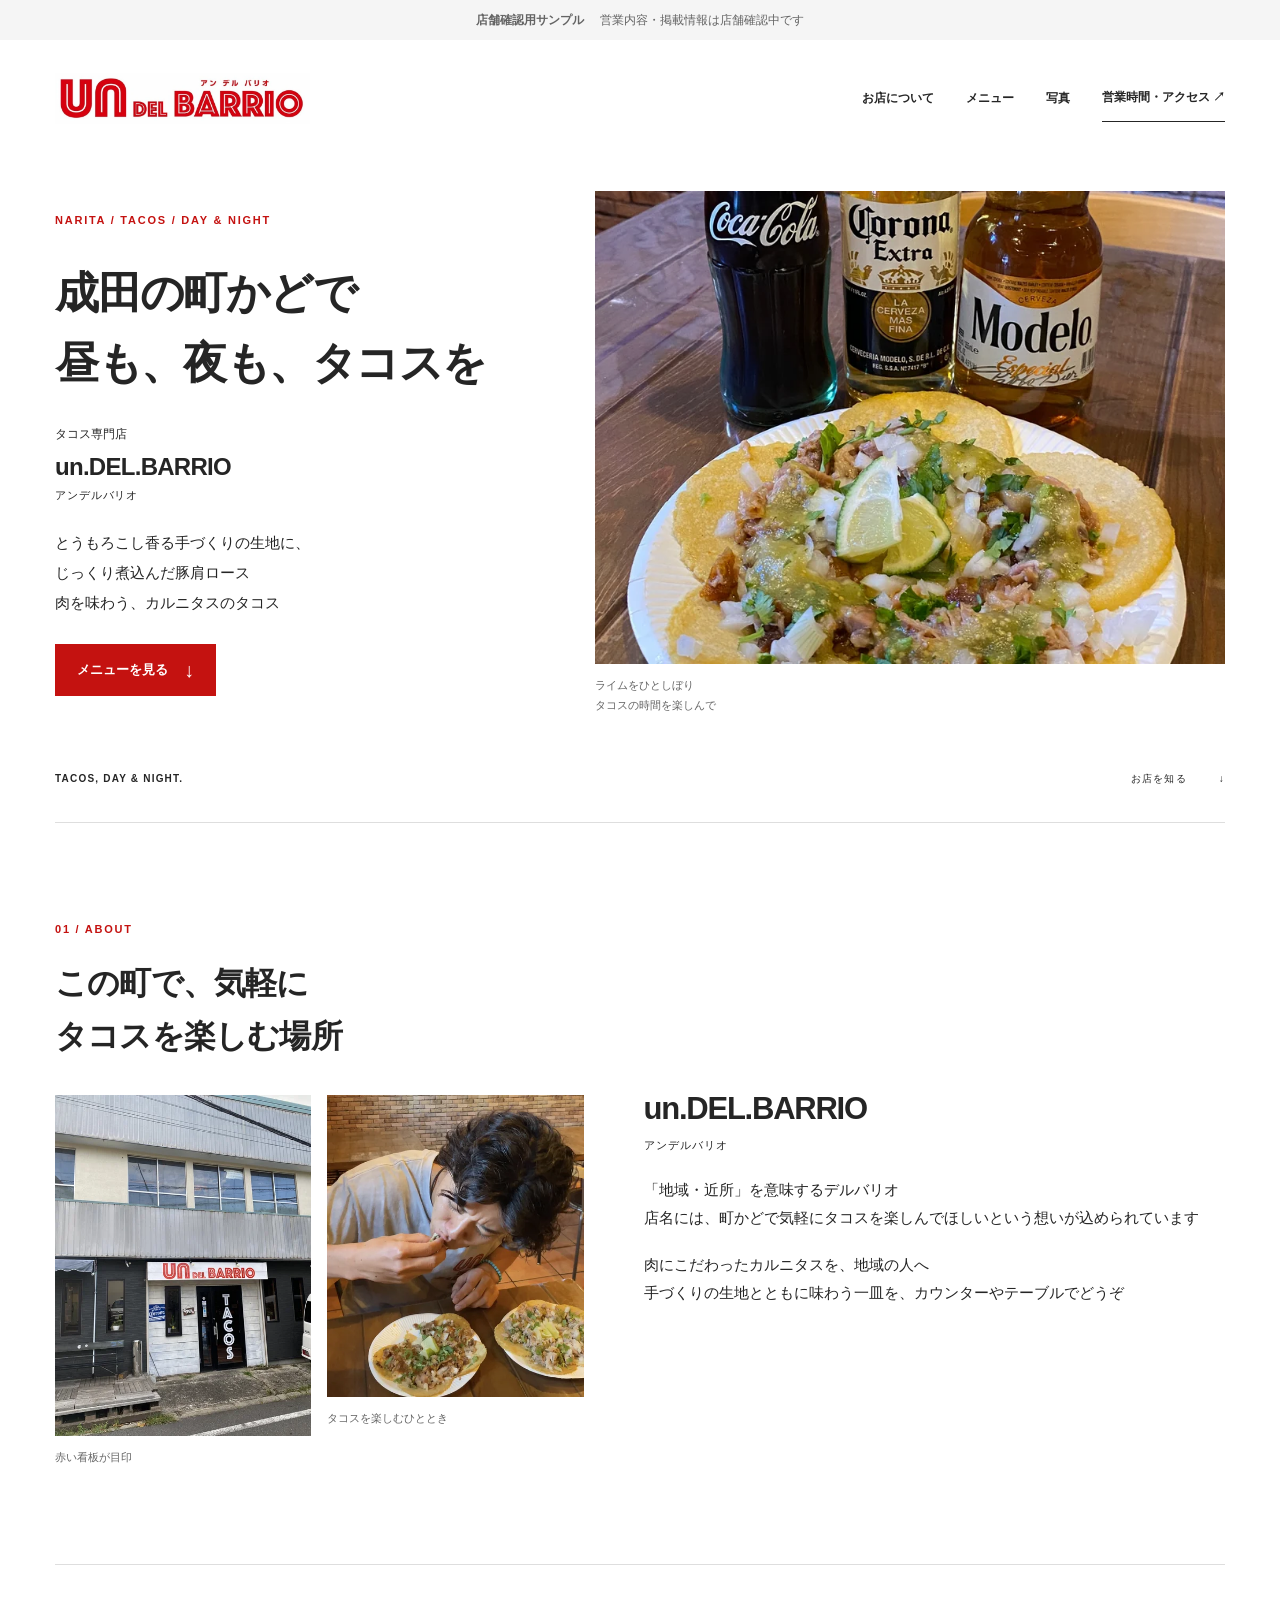
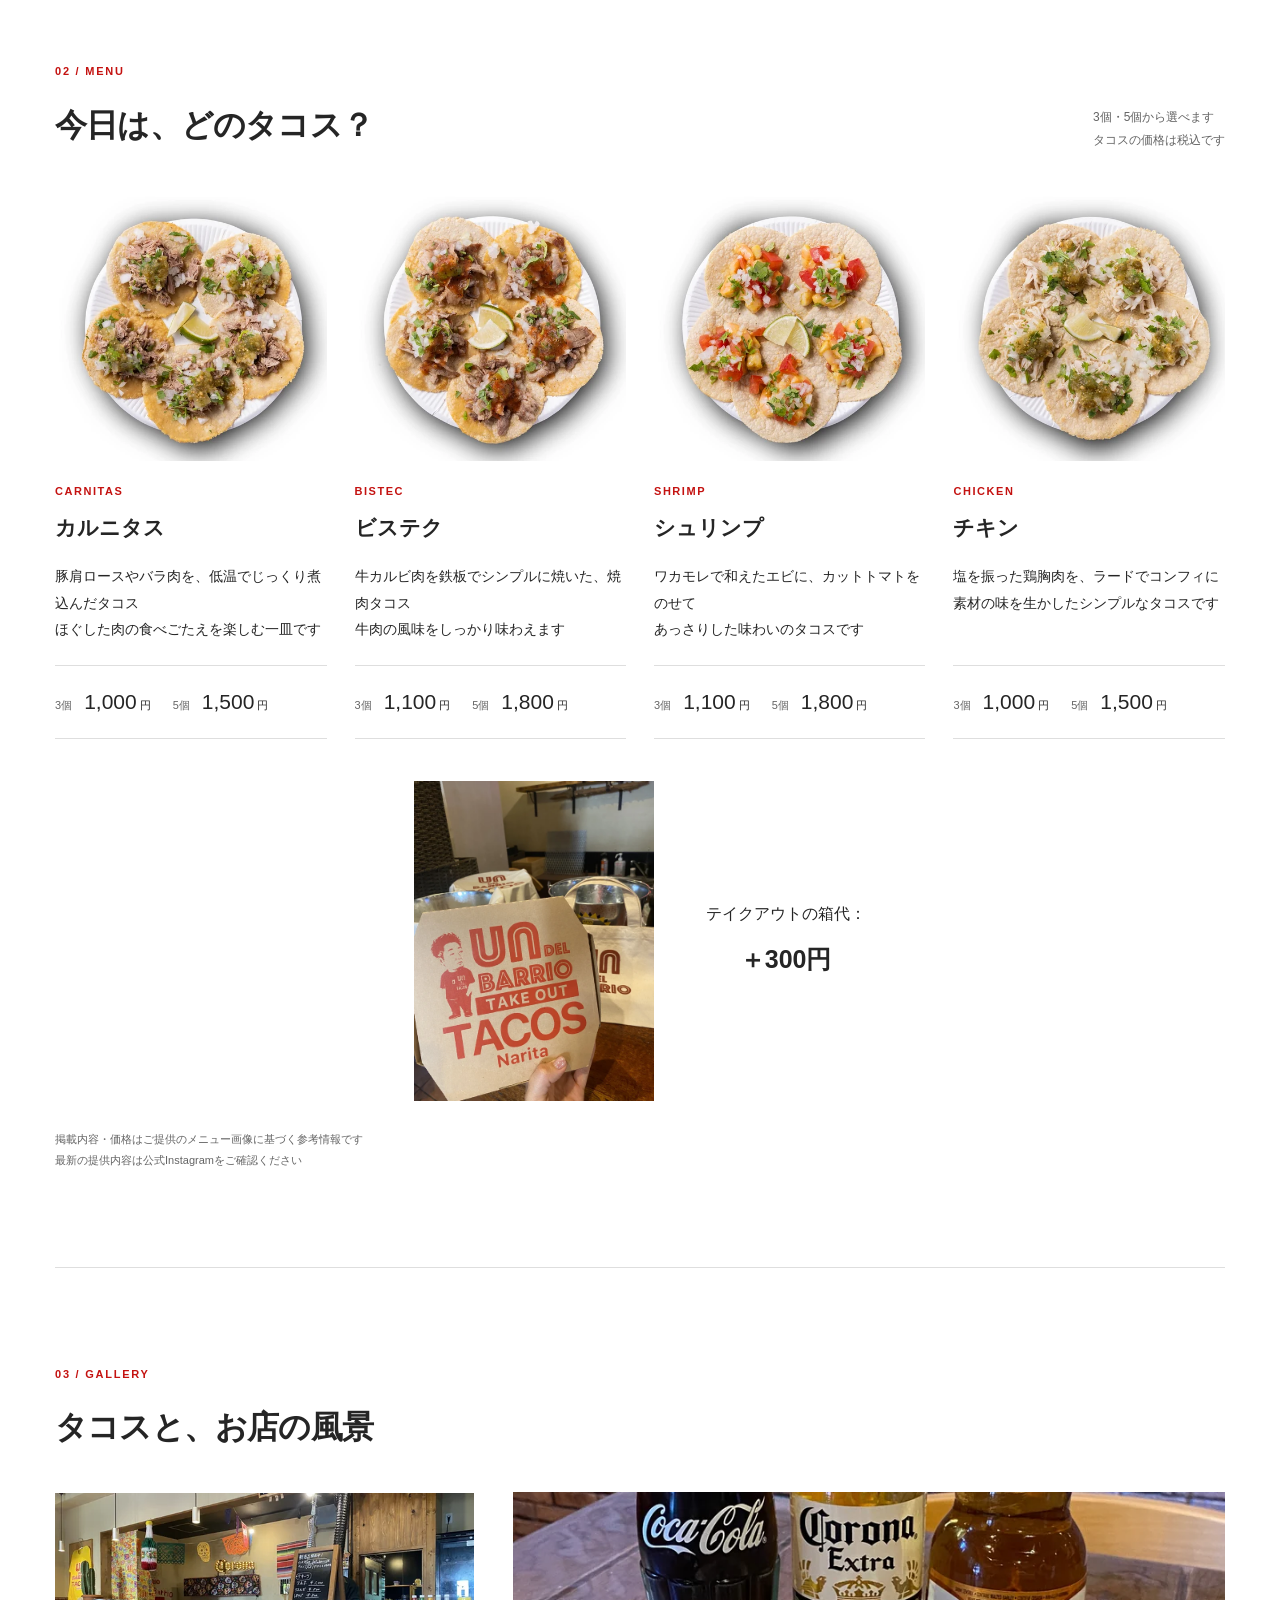
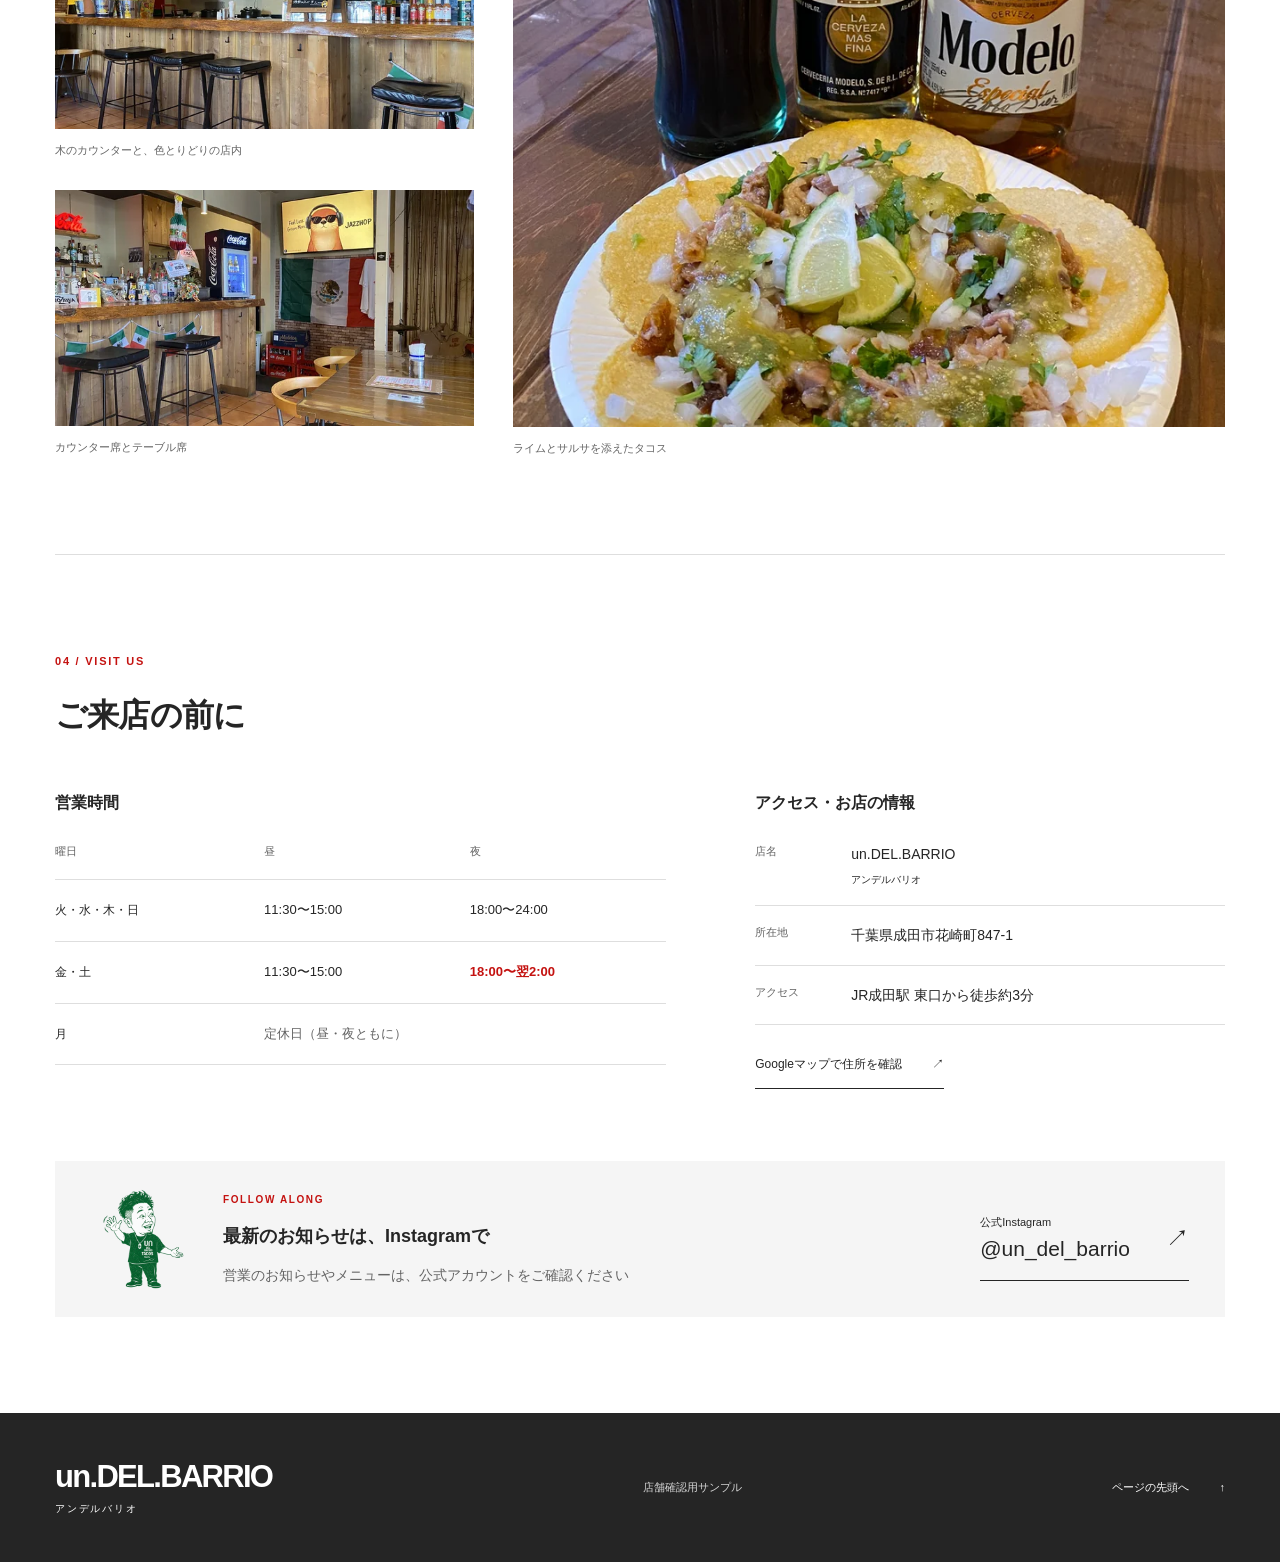
==== commit d331f1f3: "Add exterior and dining photos to the restaurant introduction" ====
--- a/un-del-barrio/index.html
+++ b/un-del-barrio/index.html
@@ -7,7 +7,7 @@
   <meta name="description" content="成田駅東口から徒歩約3分 タコス専門店 un.DEL.BARRIO（アンデルバリオ）の店舗確認用サイトサンプル メニュー、営業時間、アクセスをご紹介します">
   <meta name="color-scheme" content="light">
   <title>un.DEL.BARRIO｜アンデルバリオ — 店舗確認用サンプル</title>
-  <link rel="stylesheet" href="styles.css?v=20261012-gallery">
+  <link rel="stylesheet" href="styles.css?v=20261012-photos">
 </head>
 <body>
   <a class="skip-link" href="#main">本文へスキップ</a>
@@ -42,6 +42,10 @@
 
     <section class="section about" id="about" aria-labelledby="about-title">
       <div class="section-heading"><p class="eyebrow">01 / ABOUT</p><h2 id="about-title">この町で、気軽に<br>タコスを楽しむ場所</h2></div>
+      <div class="about__photos">
+        <figure><img src="images/shop-exterior-960.webp" srcset="images/shop-exterior-480.webp 480w, images/shop-exterior-960.webp 960w" sizes="(max-width: 740px) min(234px, calc((100vw - 56px) / 2)), (max-width: 1440px) 21vw, 294px" width="960" height="1280" loading="lazy" decoding="async" alt="赤いun DEL BARRIOの看板と、TACOSの文字が入った入口のある店舗外観"><figcaption>赤い看板が目印</figcaption></figure>
+        <figure><img src="images/tacos-moment-960.webp" srcset="images/tacos-moment-480.webp 480w, images/tacos-moment-960.webp 960w" sizes="(max-width: 740px) min(234px, calc((100vw - 56px) / 2)), (max-width: 1440px) 21vw, 294px" width="960" height="1132" loading="lazy" decoding="async" alt="店内のテーブルで、皿に並んだタコスを手に取って食べる人"><figcaption>タコスを楽しむひととき</figcaption></figure>
+      </div>
       <div class="about__body">
         <p class="about__lead">un.DEL.BARRIO<br><span>アンデルバリオ</span></p>
         <p><span class="about__line">「地域・近所」を意味するデルバリオ</span><br class="about__desktop-break"><span class="about__line">店名には、町かどで気軽に</span><span class="about__line">タコスを楽しんでほしいという</span><span class="about__line">想いが込められています</span></p>
--- a/un-del-barrio/styles.css
+++ b/un-del-barrio/styles.css
@@ -64,8 +64,12 @@
 .section-heading--row { display: flex; align-items: flex-end; justify-content: space-between; gap: 24px; margin-bottom: 38px; }
 .section-status, .section-note { color: var(--muted); font-size: 12px; }
 .section-status { padding-bottom: 4px; border-bottom: 1px solid var(--line); }
-.about { display: grid; grid-template-columns: 1fr 1.1fr; gap: 60px; }
-.about__body { padding-top: 6px; }
+.about { display: grid; grid-template-columns: 1fr 1.1fr; grid-template-areas: "heading body" "photos body"; gap: 32px 60px; }
+.about > .section-heading { grid-area: heading; }
+.about__photos { grid-area: photos; display: grid; grid-template-columns: repeat(2, minmax(0, 1fr)); gap: 16px; }
+.about__photos img { width: 100%; height: auto; }
+.about__photos figcaption { text-wrap: balance; }
+.about__body { grid-area: body; align-self: center; padding-top: 6px; }
 .about__lead { margin-bottom: 22px; font-family: Arial, Helvetica, sans-serif; font-size: 31px; font-weight: 700; line-height: 1.5; letter-spacing: -.04em; }
 .about__lead span { display: block; margin-top: 5px; font-family: -apple-system, BlinkMacSystemFont, "Noto Sans CJK JP", sans-serif; font-size: 11px; font-weight: 400; letter-spacing: .1em; }
 .about__body > p:not(.about__lead) { font-size: 15px; }
@@ -173,7 +177,9 @@
   .section-status { display: inline-block; margin-top: 18px; }
   .section-note { margin-top: 16px; }
   h2 { font-size: clamp(22px, 6.1vw, 28px); }
-  .about { grid-template-columns: 1fr; gap: 27px; }
+  .about { grid-template-columns: minmax(0, 1fr); grid-template-areas: "heading" "photos" "body"; gap: 27px; }
+  .about__photos { width: 100%; max-width: 480px; margin-inline: auto; gap: 12px; }
+  .about__photos figcaption { text-align: center; }
   .about__body { width: 100%; max-width: 30em; margin-inline: auto; padding-top: 0; }
   .about__lead { font-size: 27px; text-align: center; }
   .about__body > p:not(.about__lead) { line-height: 2; text-align: center; text-wrap: balance; }
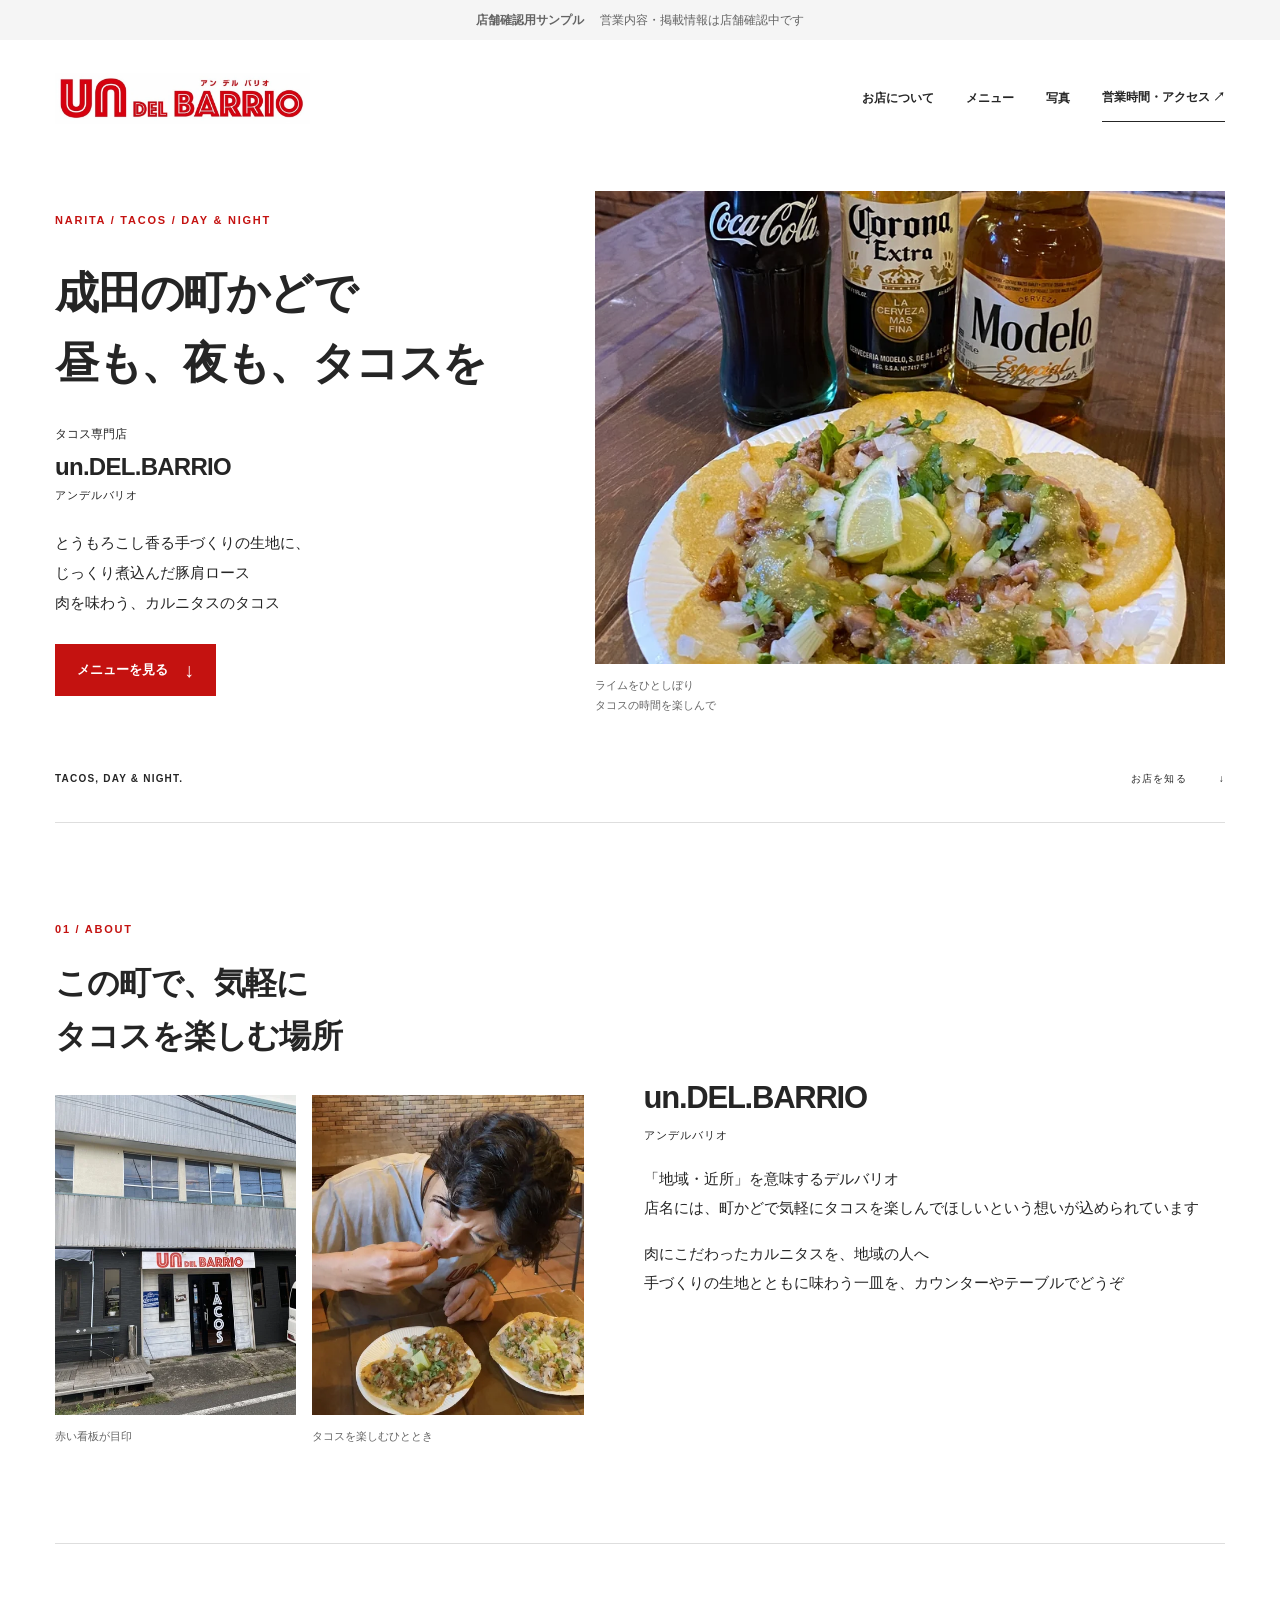
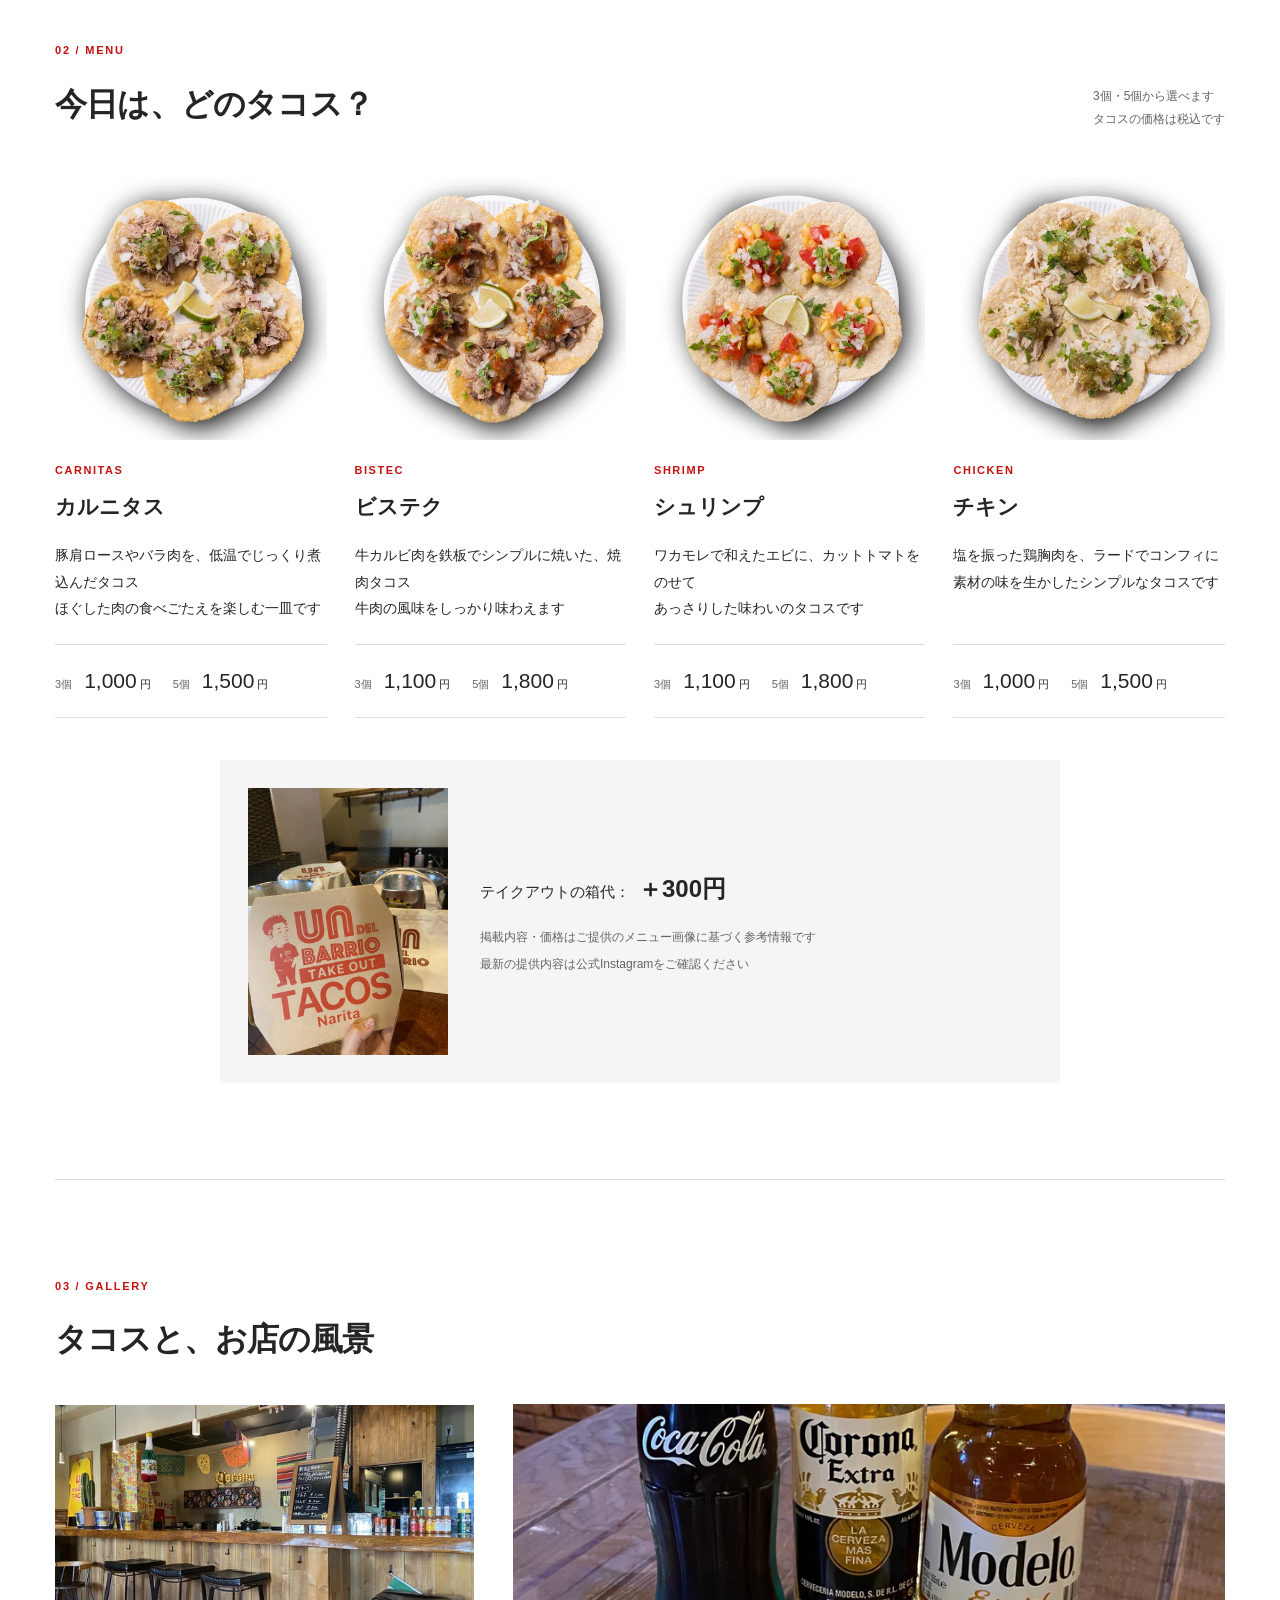
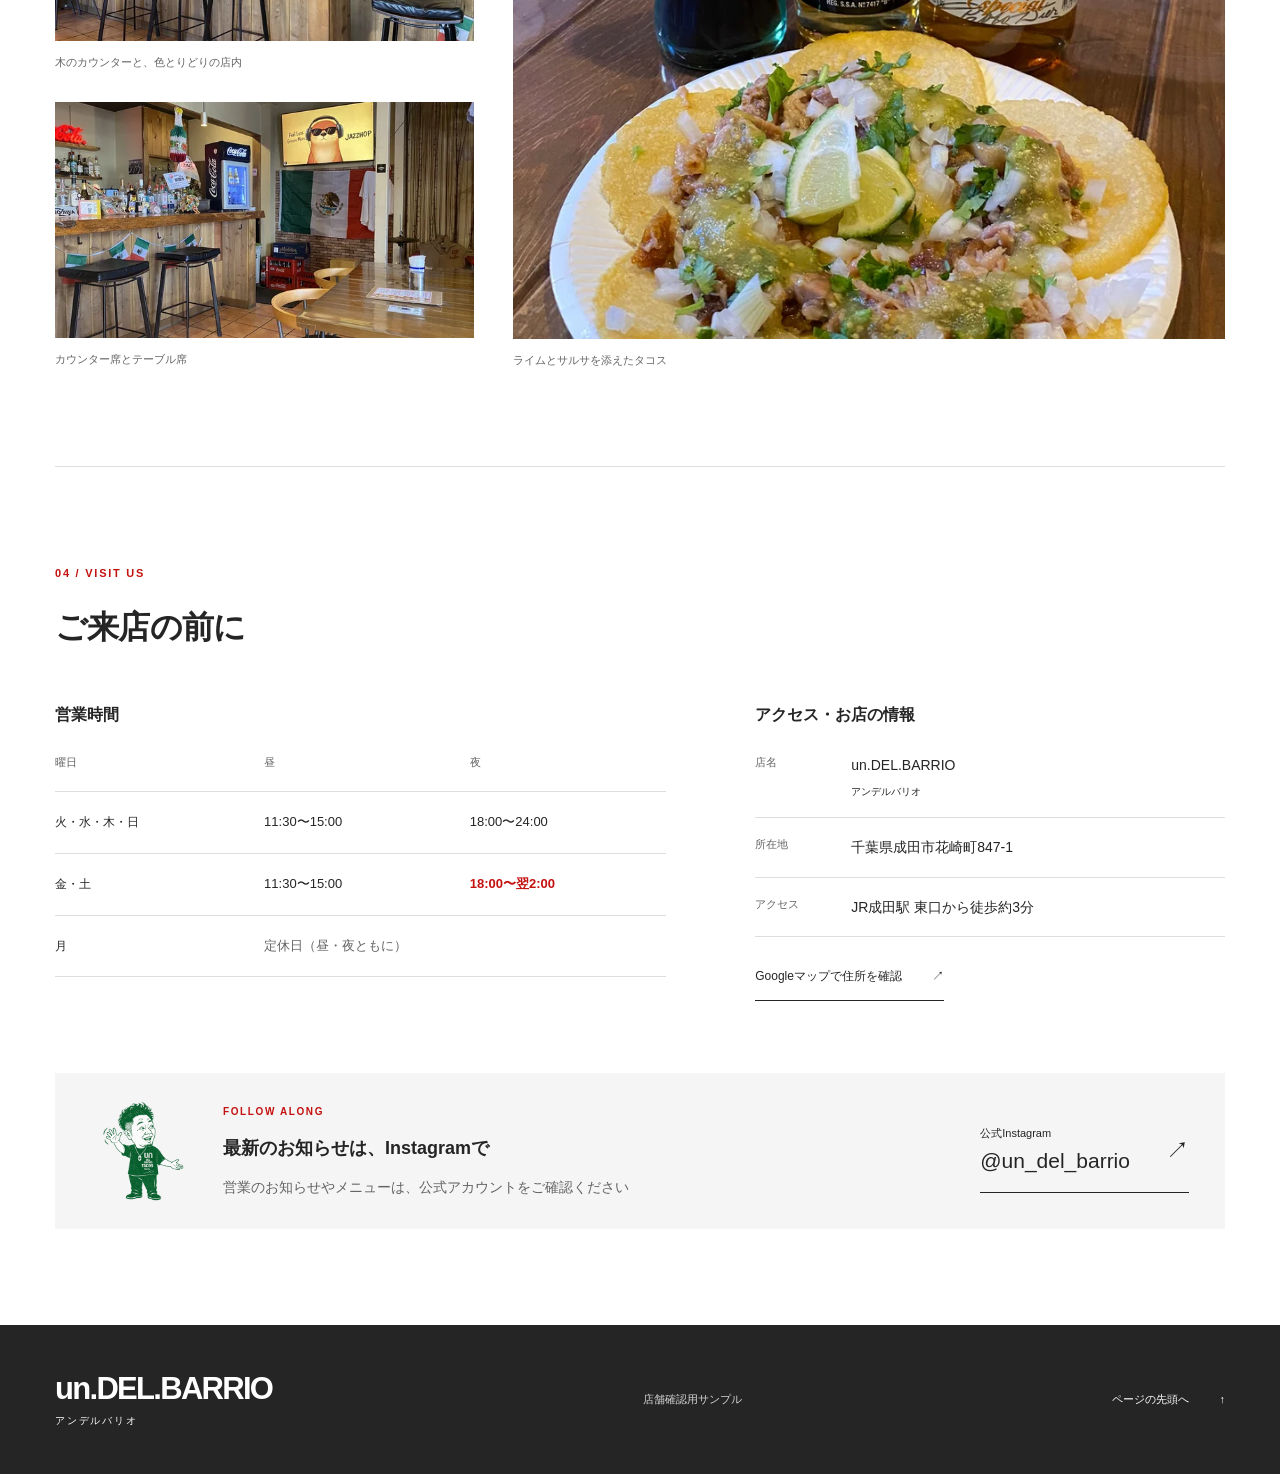
==== commit c83a47fb: "Align introduction photos and group takeout pricing with its note" ====
--- a/un-del-barrio/index.html
+++ b/un-del-barrio/index.html
@@ -7,7 +7,7 @@
   <meta name="description" content="成田駅東口から徒歩約3分 タコス専門店 un.DEL.BARRIO（アンデルバリオ）の店舗確認用サイトサンプル メニュー、営業時間、アクセスをご紹介します">
   <meta name="color-scheme" content="light">
   <title>un.DEL.BARRIO｜アンデルバリオ — 店舗確認用サンプル</title>
-  <link rel="stylesheet" href="styles.css?v=20261012-photos">
+  <link rel="stylesheet" href="styles.css?v=20261012-photo-layout">
 </head>
 <body>
   <a class="skip-link" href="#main">本文へスキップ</a>
@@ -74,10 +74,12 @@
         </article>
       </div>
       <aside class="takeout" aria-label="テイクアウトの箱代">
-        <img src="images/shop-bag-600.webp" srcset="images/shop-bag-600.webp 600w, images/shop-bag-1200.webp 1200w" sizes="(max-width: 740px) min(260px, calc(100vw - 44px)), 240px" width="1200" height="1600" loading="lazy" decoding="async" alt="赤い店舗ロゴと人物イラストが印刷されたテイクアウト用の箱を手に持った様子">
-        <p class="takeout__price">テイクアウトの箱代：<strong>＋300円</strong></p>
+        <img src="images/shop-bag-600.webp" srcset="images/shop-bag-600.webp 600w, images/shop-bag-1200.webp 1200w" sizes="(max-width: 740px) min(220px, calc(100vw - 84px)), 200px" width="1200" height="1600" loading="lazy" decoding="async" alt="赤い店舗ロゴと人物イラストが印刷されたテイクアウト用の箱を手に持った様子">
+        <div class="takeout__body">
+          <p class="takeout__price"><span>テイクアウトの箱代：</span><strong>＋300円</strong></p>
+          <div class="menu-note"><p><span>掲載内容・価格はご提供の</span><span>メニュー画像に基づく参考情報です</span></p><p><span>最新の提供内容は</span><span>公式Instagramをご確認ください</span></p></div>
+        </div>
       </aside>
-      <div class="menu-note"><p>掲載内容・価格はご提供のメニュー画像に基づく参考情報です<br>最新の提供内容は公式Instagramをご確認ください</p></div>
     </section>
 
     <section class="section gallery" id="gallery" aria-labelledby="gallery-title">
--- a/un-del-barrio/styles.css
+++ b/un-del-barrio/styles.css
@@ -66,7 +66,8 @@
 .section-status { padding-bottom: 4px; border-bottom: 1px solid var(--line); }
 .about { display: grid; grid-template-columns: 1fr 1.1fr; grid-template-areas: "heading body" "photos body"; gap: 32px 60px; }
 .about > .section-heading { grid-area: heading; }
-.about__photos { grid-area: photos; display: grid; grid-template-columns: repeat(2, minmax(0, 1fr)); gap: 16px; }
+/* Match each column to its photo's aspect ratio to align heights without cropping. */
+.about__photos { grid-area: photos; display: grid; grid-template-columns: minmax(0, .75fr) minmax(0, .8481fr); gap: 16px; }
 .about__photos img { width: 100%; height: auto; }
 .about__photos figcaption { text-wrap: balance; }
 .about__body { grid-area: body; align-self: center; padding-top: 6px; }
@@ -88,11 +89,14 @@
 .menu-prices dt { color: var(--muted); font-size: 11px; }
 .menu-prices dd { margin: 0; font-family: Arial, Helvetica, sans-serif; font-size: 21px; font-variant-numeric: tabular-nums; }
 .menu-prices dd span { margin-left: 3px; font-family: sans-serif; font-size: 11px; }
-.takeout { display: flex; justify-content: center; align-items: center; gap: clamp(28px, 4vw, 56px); margin-top: 42px; }
-.takeout img { width: 240px; height: auto; }
-.takeout__price { font-size: 16px; line-height: 1.8; text-align: center; }
-.takeout__price strong { display: block; margin-top: 8px; font-size: 25px; font-weight: 600; }
-.menu-note { margin-top: 28px; color: var(--muted); font-size: 11px; }
+.takeout { display: grid; grid-template-columns: 200px minmax(0, 1fr); align-items: center; gap: 32px; max-width: 840px; margin: 42px auto 0; padding: 28px; background: var(--surface); }
+.takeout img { width: 100%; height: auto; }
+.takeout__body { min-width: 0; }
+.takeout__price { display: flex; flex-wrap: wrap; align-items: baseline; gap: 4px 8px; font-size: 15px; line-height: 1.8; }
+.takeout__price strong { font-size: 24px; font-weight: 600; white-space: nowrap; }
+.menu-note { margin-top: 16px; color: var(--muted); font-size: 12px; line-height: 1.9; }
+.menu-note p { text-wrap: balance; }
+.menu-note p + p { margin-top: 4px; }
 .gallery__grid { display: grid; grid-template-columns: minmax(0, 1fr) minmax(0, 1.7fr); grid-template-areas: "counter tacos" "tables tacos"; gap: 28px clamp(24px, 3vw, 44px); align-items: center; }
 .gallery__counter { grid-area: counter; }
 .gallery__tacos { grid-area: tacos; }
@@ -188,10 +192,12 @@
   .menu-card__english, .menu-card h3 { text-align: center; }
   .menu-card__description { text-align: center; text-wrap: balance; }
   .menu-prices { justify-content: center; }
-  .takeout { flex-direction: column; gap: 22px; margin-top: 36px; }
-  .takeout img { width: min(100%, 260px); }
-  .menu-note { max-width: 34rem; margin-inline: auto; text-align: center; }
-  .menu-note > p { font-size: 12px; line-height: 1.9; text-wrap: pretty; }
+  .takeout { grid-template-columns: minmax(0, 1fr); gap: 22px; max-width: 480px; margin-top: 36px; padding: 24px 20px; }
+  .takeout img { width: min(100%, 220px); justify-self: center; }
+  .takeout__body { text-align: center; }
+  .takeout__price { justify-content: center; font-size: 14px; }
+  .takeout__price strong { font-size: 22px; }
+  .menu-note span { display: block; }
   .gallery__grid { max-width: 560px; margin-inline: auto; grid-template-columns: minmax(0, 1fr); grid-template-areas: "counter" "tacos" "tables"; gap: 28px; }
   .gallery figcaption { text-align: center; }
   .visit__grid { max-width: 560px; margin-inline: auto; grid-template-columns: 1fr; gap: 42px; margin-top: 32px; }
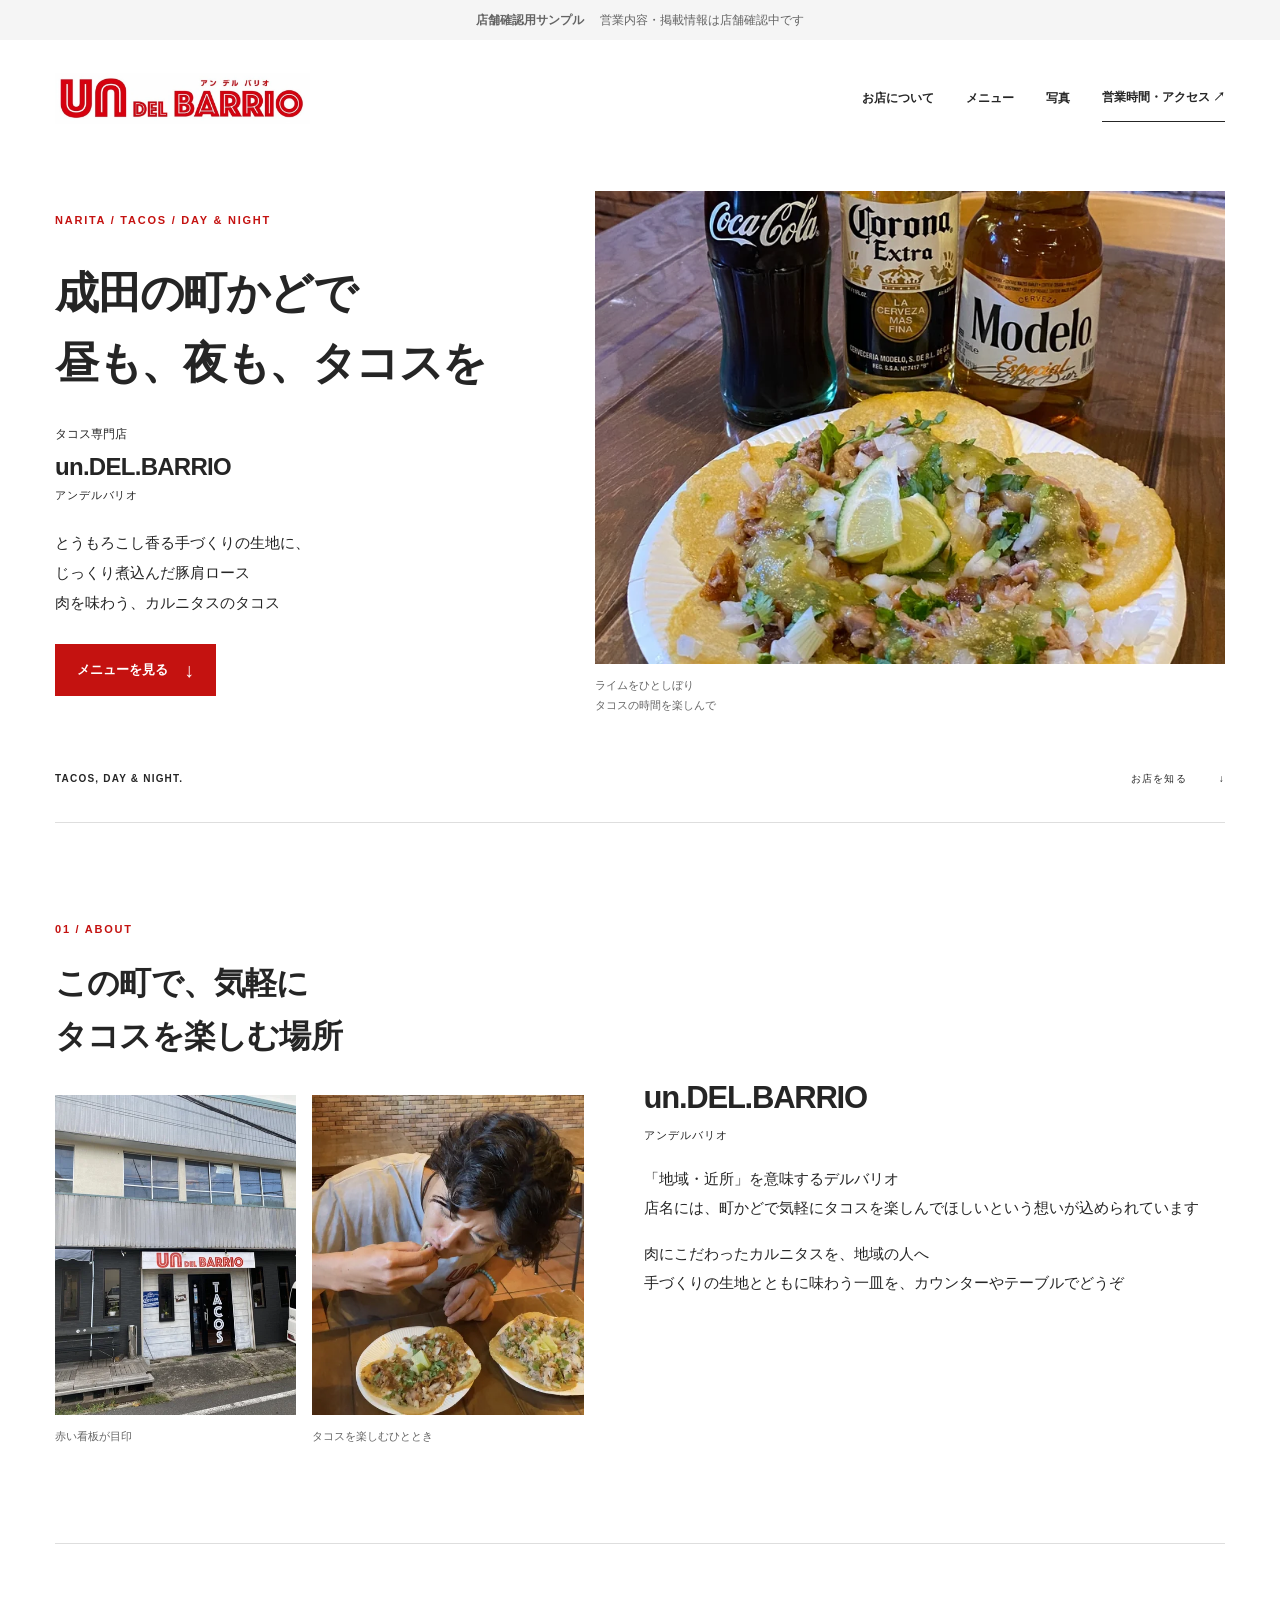
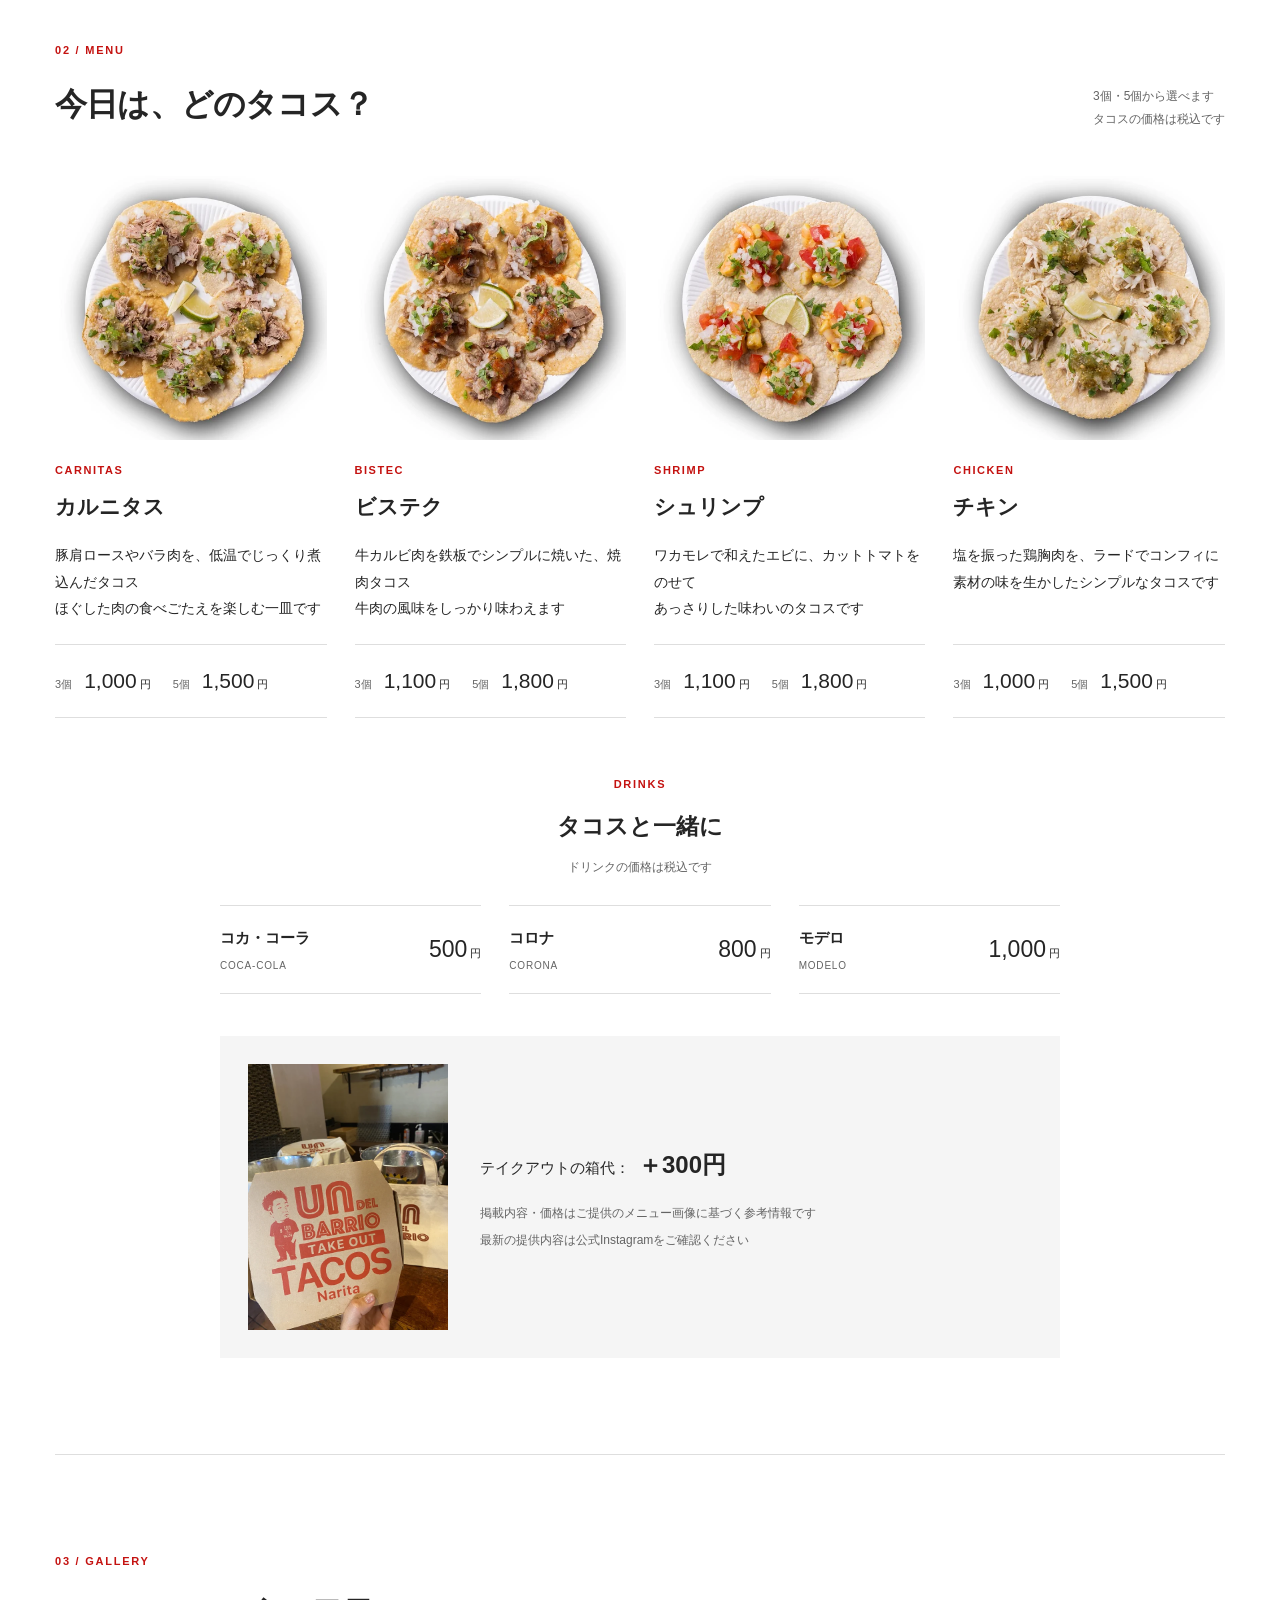
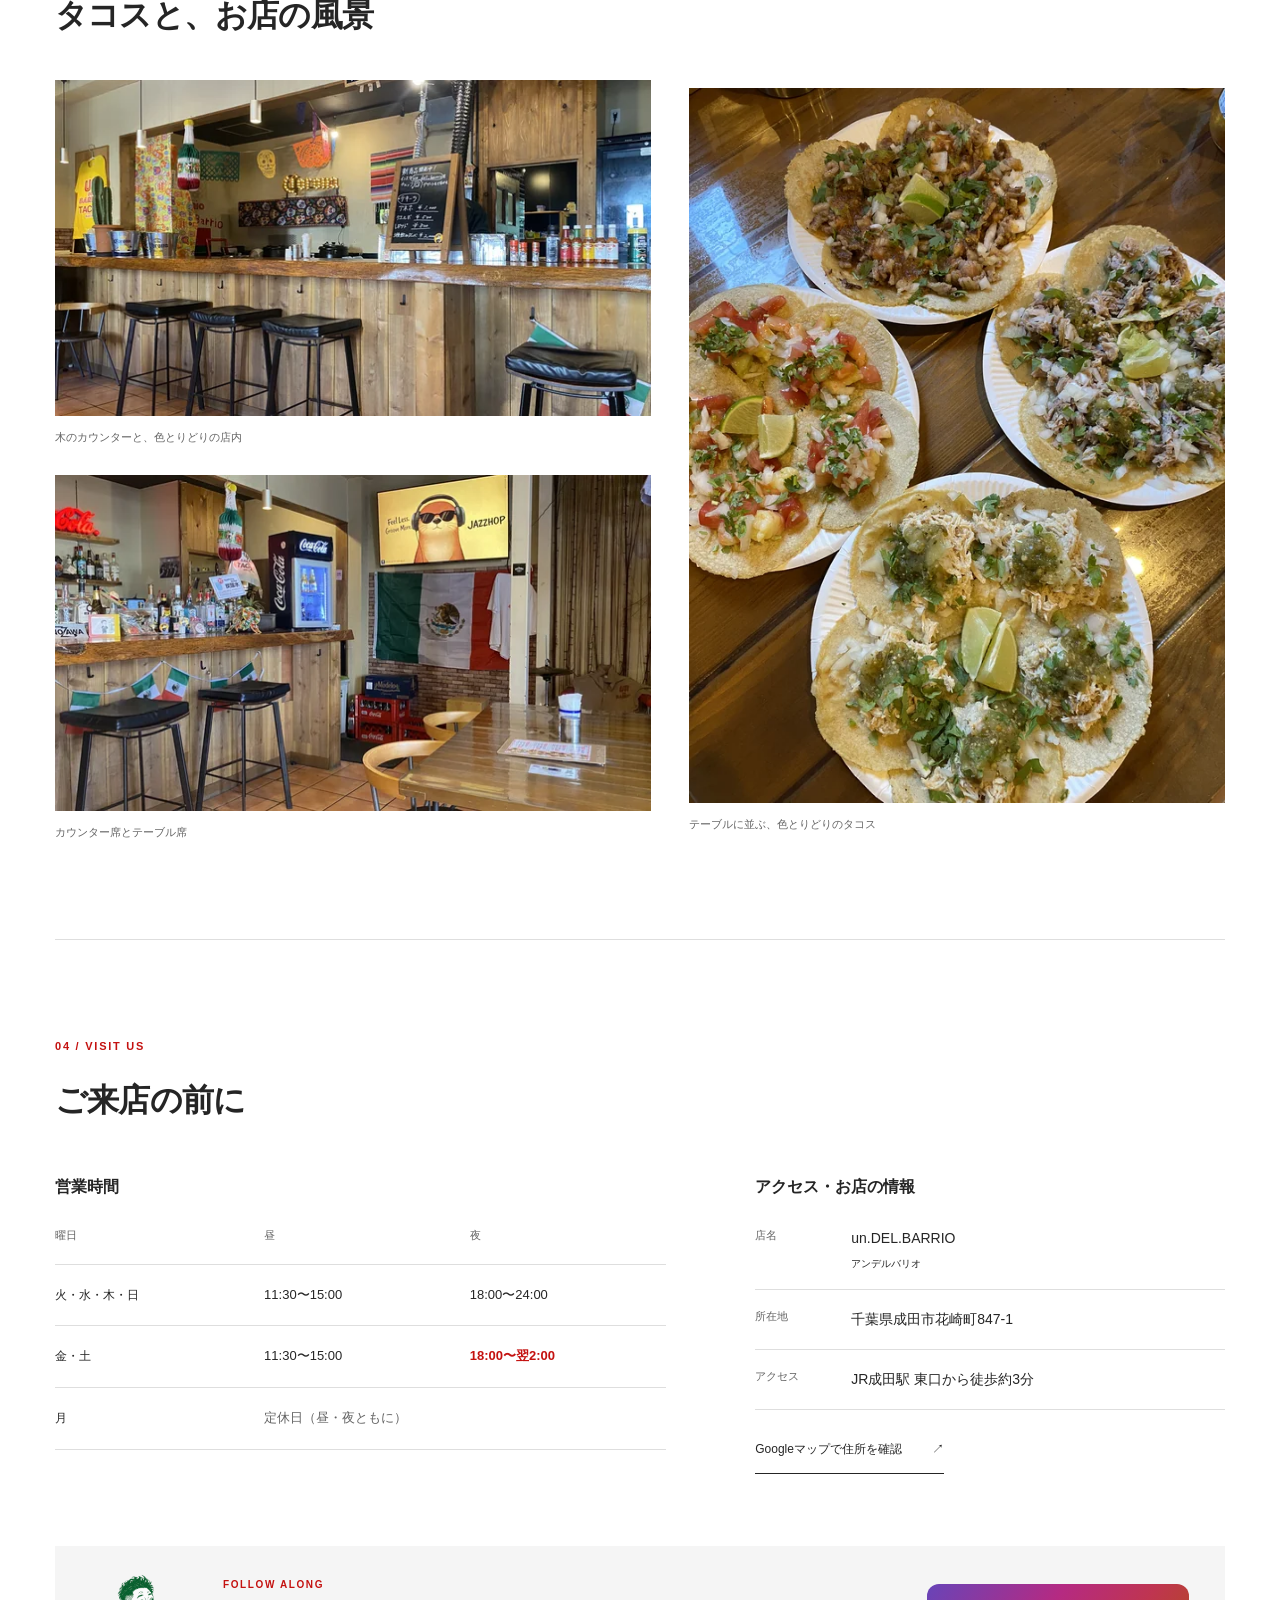
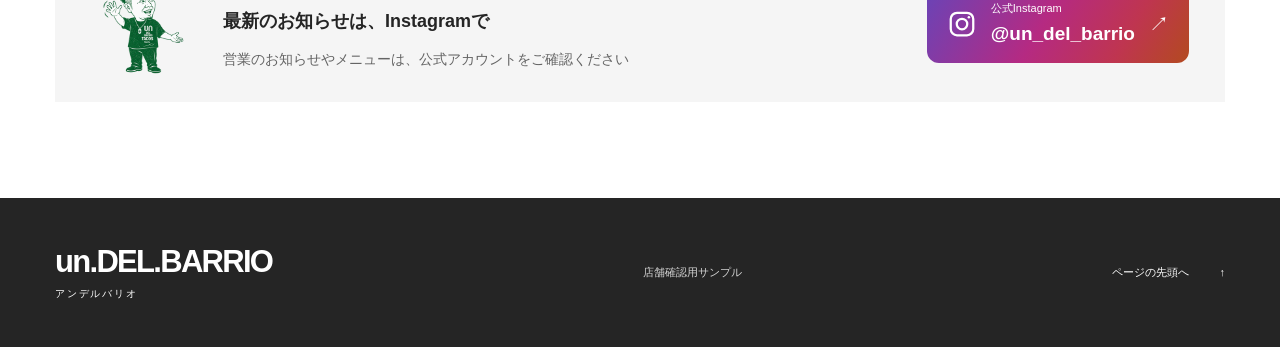
==== commit 81231bfe: "Add drink prices and Instagram button with distinct gallery taco photo" ====
--- a/un-del-barrio/index.html
+++ b/un-del-barrio/index.html
@@ -7,7 +7,7 @@
   <meta name="description" content="成田駅東口から徒歩約3分 タコス専門店 un.DEL.BARRIO（アンデルバリオ）の店舗確認用サイトサンプル メニュー、営業時間、アクセスをご紹介します">
   <meta name="color-scheme" content="light">
   <title>un.DEL.BARRIO｜アンデルバリオ — 店舗確認用サンプル</title>
-  <link rel="stylesheet" href="styles.css?v=20261012-photo-layout">
+  <link rel="stylesheet" href="styles.css?v=20261012-gallery-drinks-instagram">
 </head>
 <body>
   <a class="skip-link" href="#main">本文へスキップ</a>
@@ -73,6 +73,14 @@
           <div class="menu-card__body"><p class="menu-card__english">CHICKEN</p><h3>チキン</h3><p class="menu-card__description">塩を振った鶏胸肉を、ラードでコンフィに<br>素材の味を生かしたシンプルな<span class="keep-together">タコス</span>です</p><dl class="menu-prices" aria-label="チキンの税込価格"><div><dt>3個</dt><dd>1,000<span>円</span></dd></div><div><dt>5個</dt><dd>1,500<span>円</span></dd></div></dl></div>
         </article>
       </div>
+      <section class="drinks" aria-labelledby="drinks-title">
+        <div class="drinks__heading"><p class="eyebrow">DRINKS</p><h3 id="drinks-title">タコスと一緒に</h3><p>ドリンクの価格は税込です</p></div>
+        <dl class="drinks__list">
+          <div><dt>コカ・コーラ<span>COCA-COLA</span></dt><dd>500<span>円</span></dd></div>
+          <div><dt>コロナ<span>CORONA</span></dt><dd>800<span>円</span></dd></div>
+          <div><dt>モデロ<span>MODELO</span></dt><dd>1,000<span>円</span></dd></div>
+        </dl>
+      </section>
       <aside class="takeout" aria-label="テイクアウトの箱代">
         <img src="images/shop-bag-600.webp" srcset="images/shop-bag-600.webp 600w, images/shop-bag-1200.webp 1200w" sizes="(max-width: 740px) min(220px, calc(100vw - 84px)), 200px" width="1200" height="1600" loading="lazy" decoding="async" alt="赤い店舗ロゴと人物イラストが印刷されたテイクアウト用の箱を手に持った様子">
         <div class="takeout__body">
@@ -85,9 +93,9 @@
     <section class="section gallery" id="gallery" aria-labelledby="gallery-title">
       <div class="section-heading section-heading--row"><div><p class="eyebrow">03 / GALLERY</p><h2 id="gallery-title">タコスと、お店の風景</h2></div></div>
       <div class="gallery__grid">
-        <figure class="gallery__counter"><img src="images/interior-counter-1200.webp" srcset="images/interior-counter-600.webp 600w, images/interior-counter-1200.webp 1200w" sizes="(max-width: 740px) min(560px, calc(100vw - 44px)), (max-width: 1440px) 34vw, 475px" width="1200" height="676" loading="lazy" decoding="async" alt="木のカウンターと黒いスツール、サボテンや色鮮やかな切り紙飾りが並ぶ店内"><figcaption>木のカウンターと、色とりどりの店内</figcaption></figure>
-        <figure class="gallery__tacos"><img src="images/tacos-1600.webp" srcset="images/tacos-800.webp 800w, images/tacos-1600.webp 1600w" sizes="(max-width: 740px) min(560px, calc(100vw - 44px)), (max-width: 1440px) 57vw, 805px" width="1600" height="1200" loading="lazy" decoding="async" alt="木のテーブルに並ぶ、ライムと緑のサルサを添えたタコスとコーラ・ビールの瓶"><figcaption>ライムとサルサを添えたタコス</figcaption></figure>
-        <figure class="gallery__tables"><img src="images/interior-tables-1200.webp" srcset="images/interior-tables-600.webp 600w, images/interior-tables-1200.webp 1200w" sizes="(max-width: 740px) min(560px, calc(100vw - 44px)), (max-width: 1440px) 34vw, 475px" width="1200" height="676" loading="lazy" decoding="async" alt="木製のテーブル席とカウンター席、壁に飾られたメキシコ国旗が見える店内"><figcaption>カウンター席とテーブル席</figcaption></figure>
+        <figure class="gallery__counter"><img src="images/interior-counter-1200.webp" srcset="images/interior-counter-600.webp 600w, images/interior-counter-1200.webp 1200w" sizes="(max-width: 740px) min(560px, calc(100vw - 44px)), (max-width: 1440px) 48vw, 675px" width="1200" height="676" loading="lazy" decoding="async" alt="木のカウンターと黒いスツール、サボテンや色鮮やかな切り紙飾りが並ぶ店内"><figcaption>木のカウンターと、色とりどりの店内</figcaption></figure>
+        <figure class="gallery__tacos"><img src="images/gallery-tacos-1200.webp" srcset="images/gallery-tacos-600.webp 600w, images/gallery-tacos-1200.webp 1200w" sizes="(max-width: 740px) min(560px, calc(100vw - 44px)), (max-width: 1440px) 43vw, 605px" width="1200" height="1600" loading="lazy" decoding="async" alt="木のテーブルを上から見た、肉やエビ、玉ねぎ、トマト、ライムをのせたタコス4皿"><figcaption>テーブルに並ぶ、色とりどりのタコス</figcaption></figure>
+        <figure class="gallery__tables"><img src="images/interior-tables-1200.webp" srcset="images/interior-tables-600.webp 600w, images/interior-tables-1200.webp 1200w" sizes="(max-width: 740px) min(560px, calc(100vw - 44px)), (max-width: 1440px) 48vw, 675px" width="1200" height="676" loading="lazy" decoding="async" alt="木製のテーブル席とカウンター席、壁に飾られたメキシコ国旗が見える店内"><figcaption>カウンター席とテーブル席</figcaption></figure>
       </div>
     </section>
 
@@ -118,8 +126,13 @@
       </div>
       <aside class="instagram" aria-labelledby="instagram-title">
         <img class="instagram__character" src="images/welcome-320.webp" width="320" height="320" loading="lazy" decoding="async" alt="">
-        <div><p class="eyebrow">FOLLOW ALONG</p><h3 id="instagram-title">最新のお知らせは、Instagramで</h3><p>営業のお知らせやメニューは、公式アカウントをご確認ください</p></div>
-        <a class="instagram__link" href="https://www.instagram.com/un_del_barrio/" target="_blank" rel="noopener noreferrer"><span>公式Instagram<strong>@un_del_barrio</strong></span><span aria-hidden="true">↗</span><span class="sr-only">（新しいタブで開きます）</span></a>
+        <div><p class="eyebrow">FOLLOW ALONG</p><h3 id="instagram-title"><span>最新のお知らせは、</span><span>Instagramで</span></h3><p>営業のお知らせやメニューは、公式アカウントをご確認ください</p></div>
+        <a class="instagram__link" href="https://www.instagram.com/un_del_barrio/" target="_blank" rel="noopener noreferrer">
+          <svg class="instagram__icon" viewBox="0 0 24 24" fill="none" stroke="currentColor" stroke-width="1.8" aria-hidden="true" focusable="false"><rect x="3" y="3" width="18" height="18" rx="5"/><circle cx="12" cy="12" r="4.2"/><circle cx="17.5" cy="6.5" r="1" fill="currentColor" stroke="none"/></svg>
+          <span>公式Instagram<strong>@un_del_barrio</strong></span>
+          <span class="instagram__arrow" aria-hidden="true">↗</span>
+          <span class="sr-only">（新しいタブで開きます）</span>
+        </a>
       </aside>
     </section>
   </main>
--- a/un-del-barrio/styles.css
+++ b/un-del-barrio/styles.css
@@ -89,6 +89,17 @@
 .menu-prices dt { color: var(--muted); font-size: 11px; }
 .menu-prices dd { margin: 0; font-family: Arial, Helvetica, sans-serif; font-size: 21px; font-variant-numeric: tabular-nums; }
 .menu-prices dd span { margin-left: 3px; font-family: sans-serif; font-size: 11px; }
+.drinks { max-width: 840px; margin: 56px auto 0; }
+.drinks__heading { text-align: center; }
+.drinks .eyebrow { margin-bottom: 10px; color: var(--accent); }
+.drinks h3 { margin-bottom: 8px; font-size: 23px; }
+.drinks__heading > p:last-child { color: var(--muted); font-size: 12px; }
+.drinks__list { display: grid; grid-template-columns: repeat(3, minmax(0, 1fr)); gap: 28px; margin: 26px 0 0; }
+.drinks__list > div { display: flex; align-items: center; justify-content: space-between; gap: 12px; padding: 18px 0; border-block: 1px solid var(--line); }
+.drinks__list dt { font-size: 15px; font-weight: 600; }
+.drinks__list dt span { display: block; margin-top: 3px; font-family: Arial, Helvetica, sans-serif; font-size: 10px; font-weight: 400; letter-spacing: .08em; color: var(--muted); }
+.drinks__list dd { margin: 0; font-family: Arial, Helvetica, sans-serif; font-size: 23px; font-variant-numeric: tabular-nums; white-space: nowrap; }
+.drinks__list dd span { margin-left: 3px; font-family: sans-serif; font-size: 11px; }
 .takeout { display: grid; grid-template-columns: 200px minmax(0, 1fr); align-items: center; gap: 32px; max-width: 840px; margin: 42px auto 0; padding: 28px; background: var(--surface); }
 .takeout img { width: 100%; height: auto; }
 .takeout__body { min-width: 0; }
@@ -97,7 +108,7 @@
 .menu-note { margin-top: 16px; color: var(--muted); font-size: 12px; line-height: 1.9; }
 .menu-note p { text-wrap: balance; }
 .menu-note p + p { margin-top: 4px; }
-.gallery__grid { display: grid; grid-template-columns: minmax(0, 1fr) minmax(0, 1.7fr); grid-template-areas: "counter tacos" "tables tacos"; gap: 28px clamp(24px, 3vw, 44px); align-items: center; }
+.gallery__grid { display: grid; grid-template-columns: minmax(0, 1fr) minmax(0, .9fr); grid-template-areas: "counter tacos" "tables tacos"; gap: 28px clamp(24px, 3vw, 44px); align-items: center; }
 .gallery__counter { grid-area: counter; }
 .gallery__tacos { grid-area: tacos; }
 .gallery__tables { grid-area: tables; }
@@ -126,11 +137,14 @@
 .instagram > div { flex: 1; }
 .instagram .eyebrow { margin-bottom: 10px; color: var(--accent); font-size: 10px; }
 .instagram h3 { margin-bottom: 8px; font-size: 18px; }
+.instagram h3 span { display: inline-block; }
 .instagram p:not(.eyebrow) { font-size: 14px; color: var(--muted); }
-.instagram__link { display: flex; justify-content: space-between; align-items: center; gap: 36px; padding-block: 14px; border-bottom: 1px solid var(--ink); text-decoration: none; font-size: 11px; }
-.instagram__link strong { display: block; font-family: Arial, Helvetica, sans-serif; font-size: 21px; font-weight: 500; line-height: 1.6; }
-.instagram__link > span[aria-hidden] { font-size: 23px; }
-.instagram__link:hover, .text-link:hover { color: var(--accent); }
+.instagram__link { display: inline-flex; flex-shrink: 0; justify-content: center; align-items: center; gap: 14px; min-height: 72px; padding: 14px 20px; border-radius: 12px; background: linear-gradient(120deg, #6844b8, #b52a82 45%, #bf3550 75%, #b34a20); color: #fff; text-align: left; text-decoration: none; font-size: 11px; }
+.instagram__link strong { display: block; font-family: Arial, Helvetica, sans-serif; font-size: 19px; font-weight: 600; line-height: 1.6; }
+.instagram__icon { width: 30px; height: 30px; flex-shrink: 0; }
+.instagram__arrow { font-size: 20px; line-height: 1; }
+.instagram__link:hover { background: linear-gradient(120deg, #57379c, #98226e 45%, #a32a43 75%, #983d1a); }
+.text-link:hover { color: var(--accent); }
 
 .site-footer { display: flex; align-items: center; justify-content: space-between; flex-wrap: wrap; gap: 32px; padding: 48px var(--gutter); background: var(--ink); color: var(--paper); }
 .wordmark--footer { font-size: 31px; }
@@ -147,7 +161,8 @@
   .hero { grid-template-columns: 1fr 1fr; gap: 28px; }
   .menu-grid { grid-template-columns: repeat(2, minmax(0, 1fr)); gap: 44px 28px; }
   .instagram__character { width: 80px; }
-  .instagram { gap: 20px; padding-inline: 24px; }
+  .instagram { display: grid; grid-template-columns: 80px minmax(0, 1fr); gap: 20px; padding-inline: 24px; }
+  .instagram__link { grid-column: 2; justify-self: start; }
   .visit__grid { grid-template-columns: 1fr 1fr; gap: 28px; }
   table { font-size: 12px; }
   tbody th { font-size: 11px; }
@@ -192,6 +207,11 @@
   .menu-card__english, .menu-card h3 { text-align: center; }
   .menu-card__description { text-align: center; text-wrap: balance; }
   .menu-prices { justify-content: center; }
+  .drinks { max-width: 480px; margin-top: 44px; }
+  .drinks h3 { font-size: 21px; }
+  .drinks__list { grid-template-columns: minmax(0, 1fr); gap: 0; margin-top: 22px; }
+  .drinks__list > div { border-top: 0; }
+  .drinks__list > div:first-child { border-top: 1px solid var(--line); }
   .takeout { grid-template-columns: minmax(0, 1fr); gap: 22px; max-width: 480px; margin-top: 36px; padding: 24px 20px; }
   .takeout img { width: min(100%, 220px); justify-self: center; }
   .takeout__body { text-align: center; }
@@ -212,7 +232,9 @@
   .instagram > div { width: 100%; max-width: 28rem; }
   .instagram h3 { font-size: 18px; }
   .instagram p:not(.eyebrow) { text-wrap: pretty; }
-  .instagram__link { width: 100%; max-width: 280px; margin-top: 0; text-align: left; }
+  .instagram__link { width: 100%; max-width: 280px; gap: 12px; margin-top: 0; padding-inline: 16px; }
+  .instagram__link strong { font-size: 18px; }
+  .instagram__icon { width: 26px; height: 26px; }
   .site-footer { display: flex; flex-direction: column; gap: 24px; padding-block: 36px 24px; text-align: center; }
   .site-footer > p { font-size: 10px; }
   .back-to-top { margin-top: 0; }
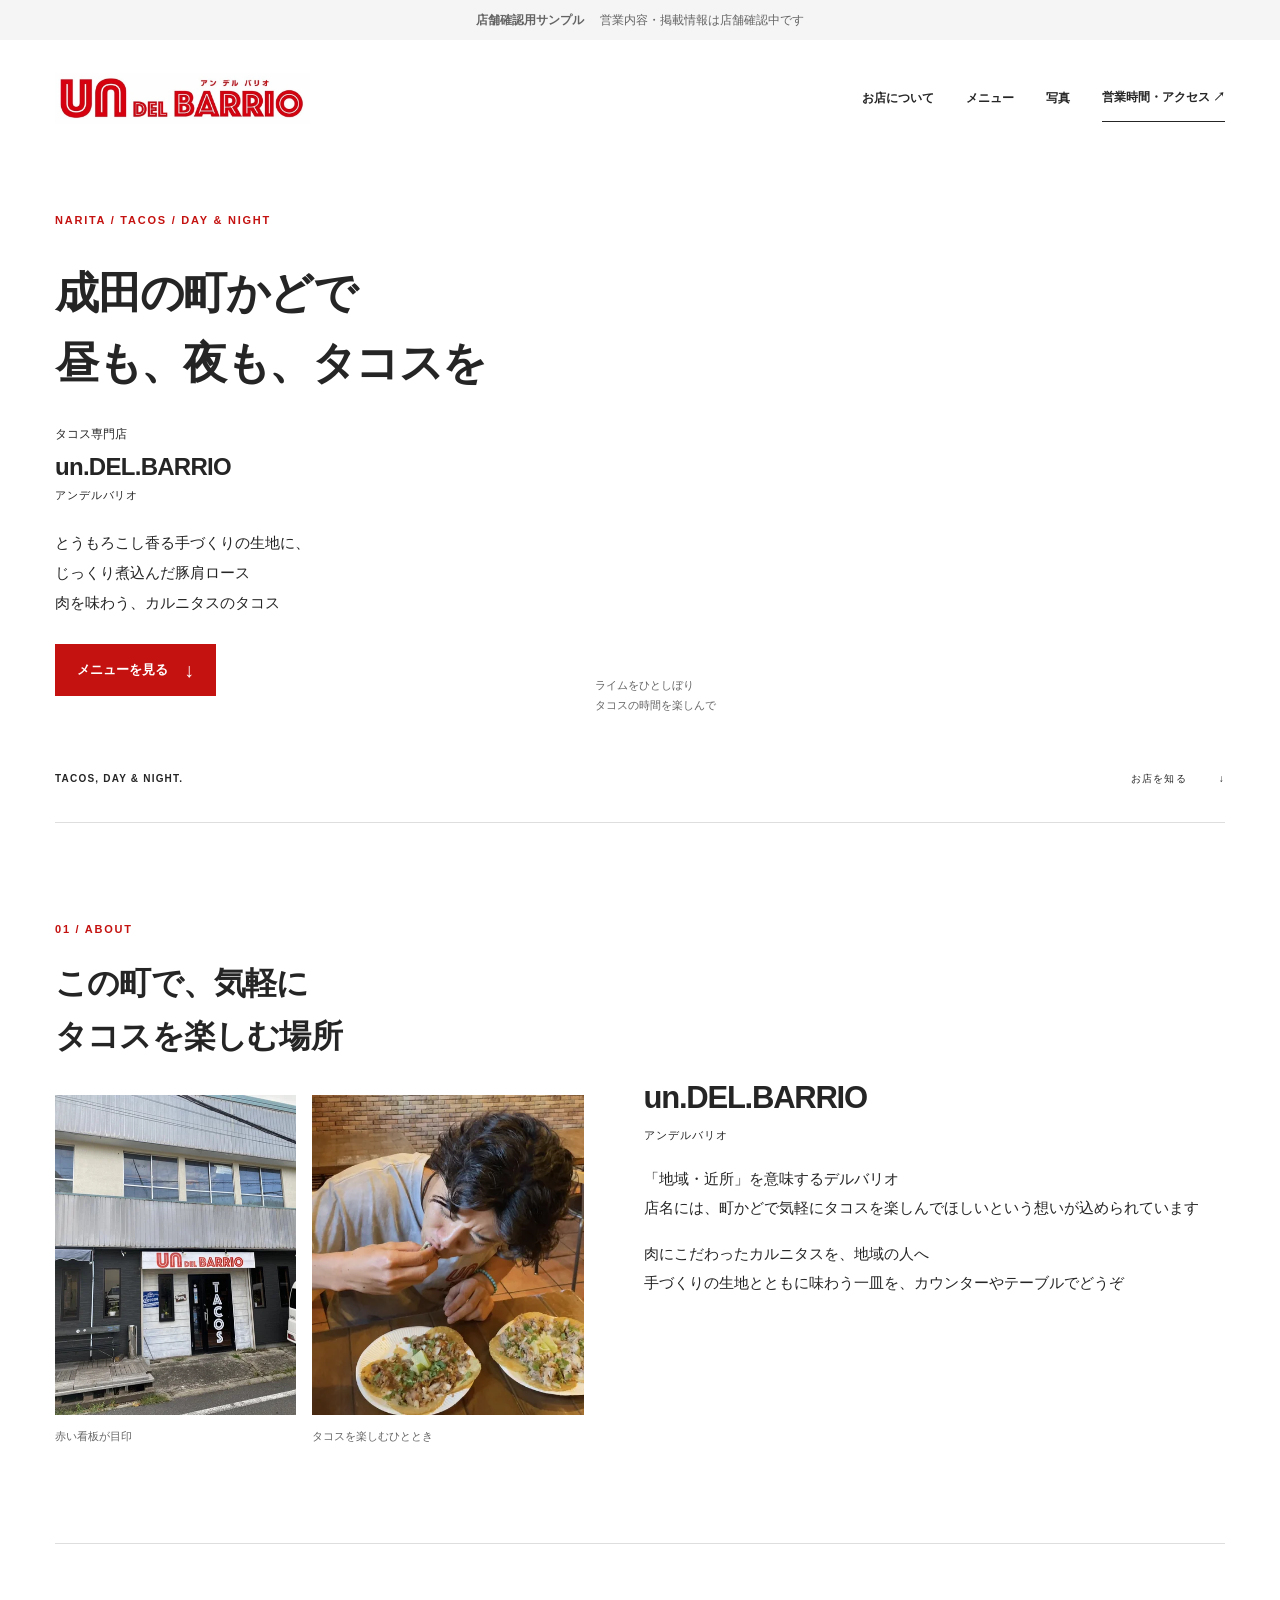
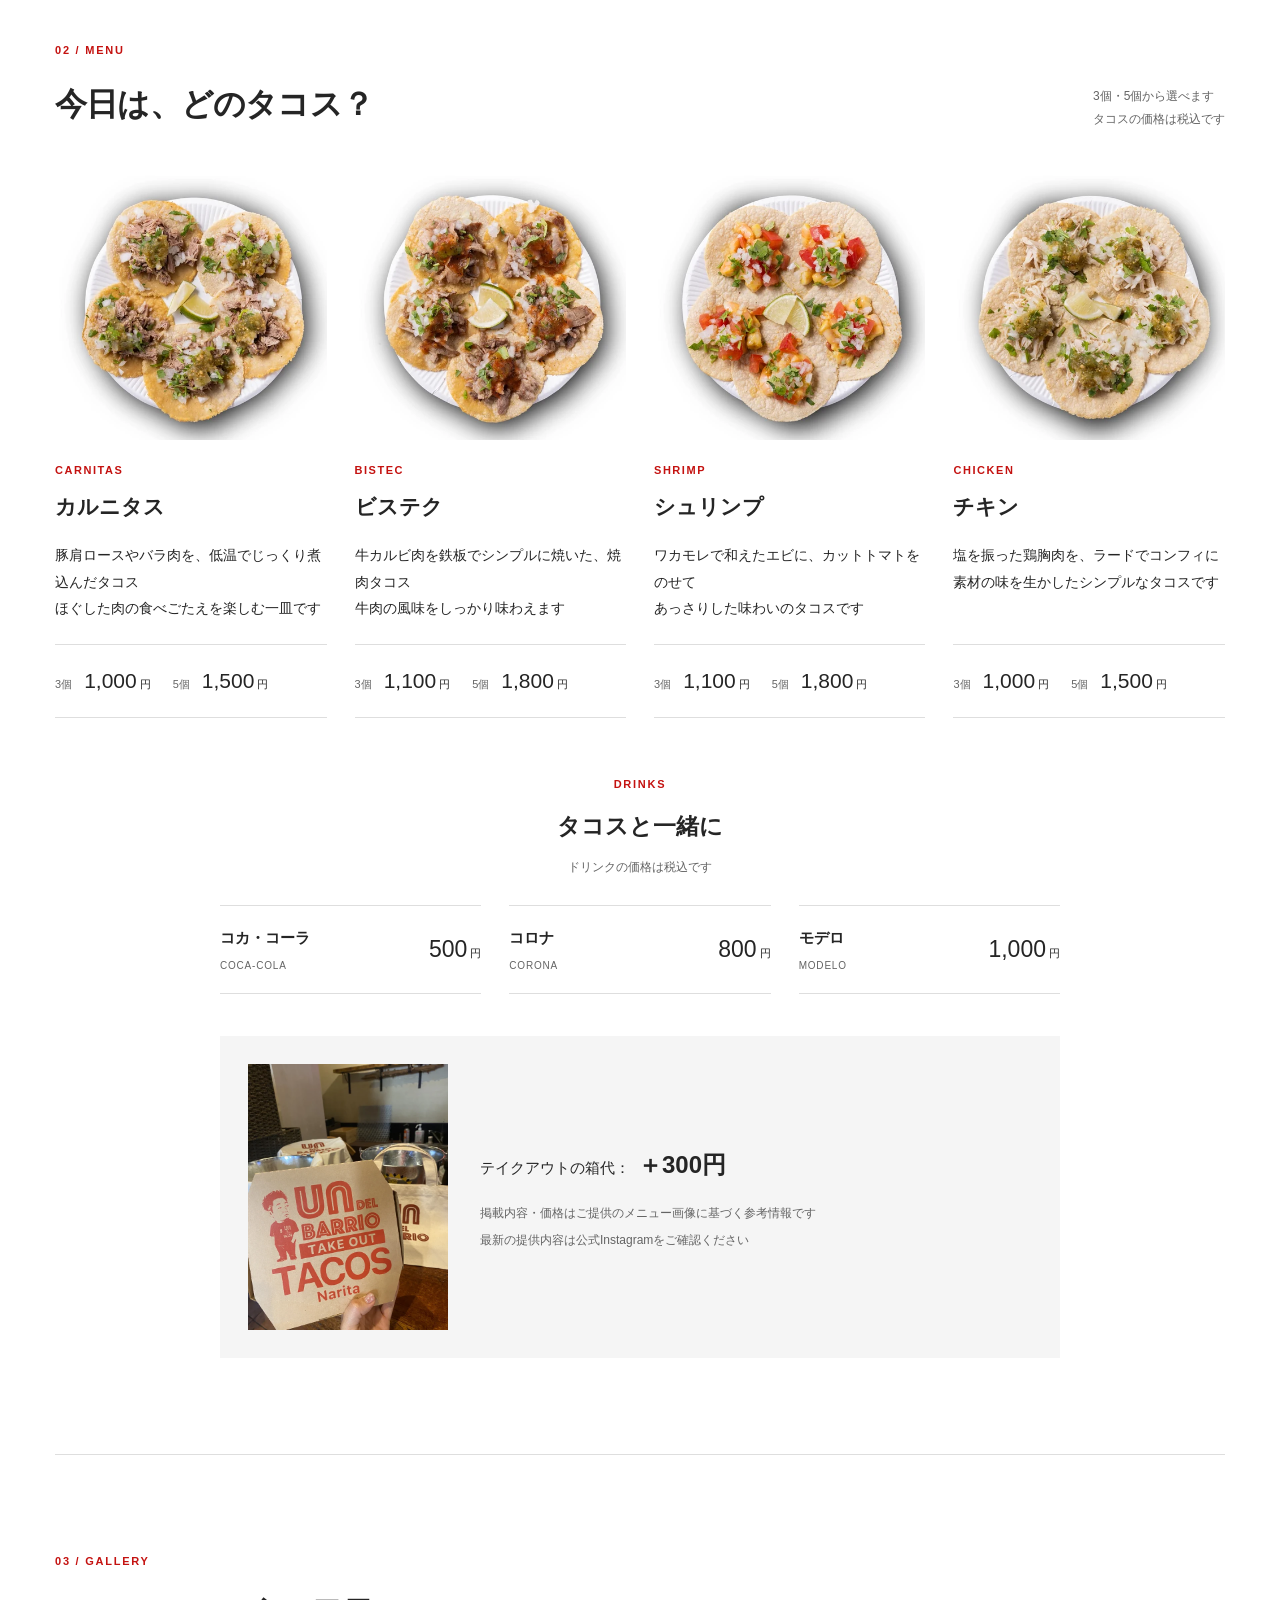
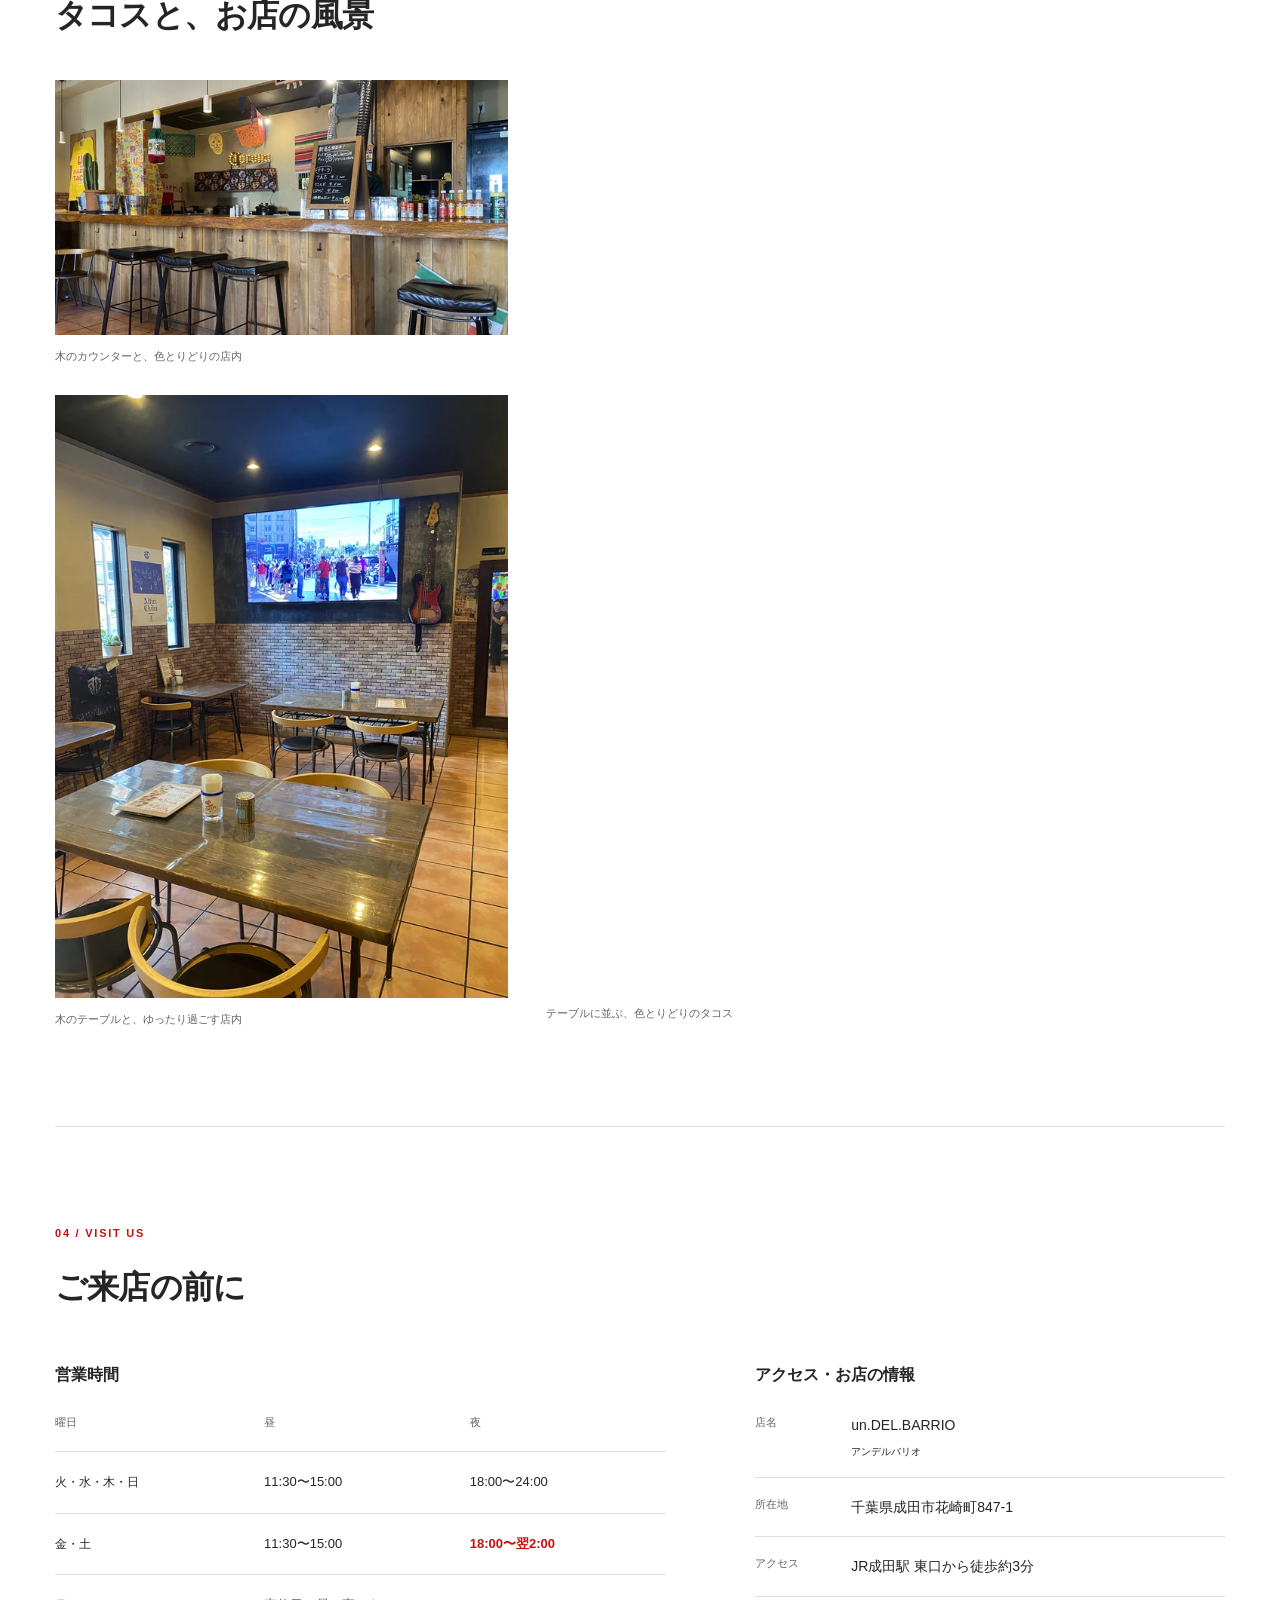
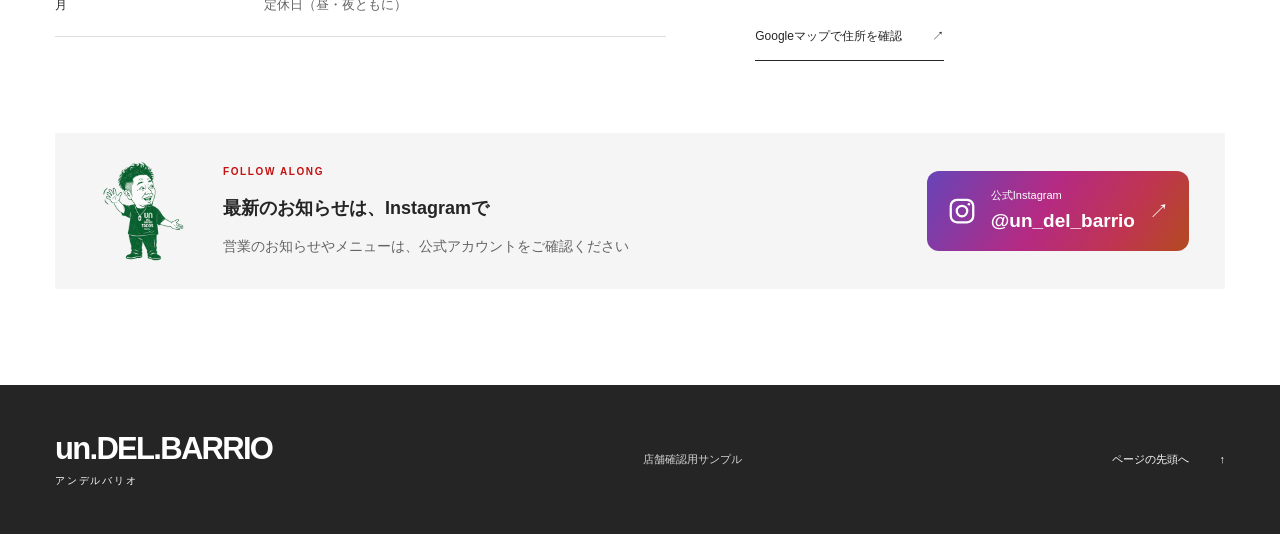
==== commit c1f1e98a: "Replace hero and table seating photos with supplied originals" ====
--- a/un-del-barrio/index.html
+++ b/un-del-barrio/index.html
@@ -7,7 +7,7 @@
   <meta name="description" content="成田駅東口から徒歩約3分 タコス専門店 un.DEL.BARRIO（アンデルバリオ）の店舗確認用サイトサンプル メニュー、営業時間、アクセスをご紹介します">
   <meta name="color-scheme" content="light">
   <title>un.DEL.BARRIO｜アンデルバリオ — 店舗確認用サンプル</title>
-  <link rel="stylesheet" href="styles.css?v=20261012-gallery-drinks-instagram">
+  <link rel="stylesheet" href="styles.css?v=20261012-hero-seating">
 </head>
 <body>
   <a class="skip-link" href="#main">本文へスキップ</a>
@@ -36,7 +36,7 @@
         <p class="hero__lead">とうもろこし香る手づくりの生地に、<br>じっくり煮込んだ豚肩ロース<br>肉を味わう、カルニタスのタコス</p>
         <a class="button" href="#menu">メニューを見る<span aria-hidden="true">↓</span></a>
       </div>
-      <figure class="hero__photo"><img src="images/tacos-1600.webp" srcset="images/tacos-800.webp 800w, images/tacos-1600.webp 1600w" sizes="(max-width: 740px) calc(100vw - 44px), 54vw" width="1600" height="1200" fetchpriority="high" decoding="async" alt="ライム、玉ねぎ、緑のサルサをのせたタコスと、コーラ・ビールの瓶が並ぶテーブル"><figcaption>ライムをひとしぼり<br>タコスの時間を楽しんで</figcaption></figure>
+      <figure class="hero__photo"><img src="images/hero-tacos-940.webp" srcset="images/hero-tacos-470.webp 470w, images/hero-tacos-940.webp 940w" sizes="(max-width: 740px) calc(100vw - 44px), (max-width: 1440px) 54vw, 715px" width="940" height="705" fetchpriority="high" decoding="async" alt="木のテーブルに置かれたライムと緑のサルサを添えたタコス、その奥に並ぶコカ・コーラ、コロナ、モデロの瓶"><figcaption>ライムをひとしぼり<br>タコスの時間を楽しんで</figcaption></figure>
       <p class="hero__footnote"><span>TACOS, DAY & NIGHT.</span><a href="#about">お店を知る <span aria-hidden="true">↓</span></a></p>
     </section>
 
@@ -93,9 +93,9 @@
     <section class="section gallery" id="gallery" aria-labelledby="gallery-title">
       <div class="section-heading section-heading--row"><div><p class="eyebrow">03 / GALLERY</p><h2 id="gallery-title">タコスと、お店の風景</h2></div></div>
       <div class="gallery__grid">
-        <figure class="gallery__counter"><img src="images/interior-counter-1200.webp" srcset="images/interior-counter-600.webp 600w, images/interior-counter-1200.webp 1200w" sizes="(max-width: 740px) min(560px, calc(100vw - 44px)), (max-width: 1440px) 48vw, 675px" width="1200" height="676" loading="lazy" decoding="async" alt="木のカウンターと黒いスツール、サボテンや色鮮やかな切り紙飾りが並ぶ店内"><figcaption>木のカウンターと、色とりどりの店内</figcaption></figure>
-        <figure class="gallery__tacos"><img src="images/gallery-tacos-1200.webp" srcset="images/gallery-tacos-600.webp 600w, images/gallery-tacos-1200.webp 1200w" sizes="(max-width: 740px) min(560px, calc(100vw - 44px)), (max-width: 1440px) 43vw, 605px" width="1200" height="1600" loading="lazy" decoding="async" alt="木のテーブルを上から見た、肉やエビ、玉ねぎ、トマト、ライムをのせたタコス4皿"><figcaption>テーブルに並ぶ、色とりどりのタコス</figcaption></figure>
-        <figure class="gallery__tables"><img src="images/interior-tables-1200.webp" srcset="images/interior-tables-600.webp 600w, images/interior-tables-1200.webp 1200w" sizes="(max-width: 740px) min(560px, calc(100vw - 44px)), (max-width: 1440px) 48vw, 675px" width="1200" height="676" loading="lazy" decoding="async" alt="木製のテーブル席とカウンター席、壁に飾られたメキシコ国旗が見える店内"><figcaption>カウンター席とテーブル席</figcaption></figure>
+        <figure class="gallery__counter"><img src="images/interior-counter-1200.webp" srcset="images/interior-counter-600.webp 600w, images/interior-counter-1200.webp 1200w" sizes="(max-width: 740px) min(560px, calc(100vw - 44px)), (max-width: 1440px) 36vw, 515px" width="1200" height="676" loading="lazy" decoding="async" alt="木のカウンターと黒いスツール、サボテンや色鮮やかな切り紙飾りが並ぶ店内"><figcaption>木のカウンターと、色とりどりの店内</figcaption></figure>
+        <figure class="gallery__tacos"><img src="images/gallery-tacos-1200.webp" srcset="images/gallery-tacos-600.webp 600w, images/gallery-tacos-1200.webp 1200w" sizes="(max-width: 740px) min(560px, calc(100vw - 44px)), (max-width: 1440px) 54vw, 775px" width="1200" height="1600" loading="lazy" decoding="async" alt="木のテーブルを上から見た、肉やエビ、玉ねぎ、トマト、ライムをのせたタコス4皿"><figcaption>テーブルに並ぶ、色とりどりのタコス</figcaption></figure>
+        <figure class="gallery__tables"><img src="images/interior-seating-1200.webp" srcset="images/interior-seating-600.webp 600w, images/interior-seating-1200.webp 1200w" sizes="(max-width: 740px) min(560px, calc(100vw - 44px)), (max-width: 1440px) 36vw, 515px" width="1200" height="1600" loading="lazy" decoding="async" alt="木のテーブルと黄色い背もたれの椅子が並び、壁にテレビとベースギターが掛けられた店内"><figcaption>木のテーブルと、ゆったり過ごす店内</figcaption></figure>
       </div>
     </section>
 
--- a/un-del-barrio/styles.css
+++ b/un-del-barrio/styles.css
@@ -108,7 +108,7 @@
 .menu-note { margin-top: 16px; color: var(--muted); font-size: 12px; line-height: 1.9; }
 .menu-note p { text-wrap: balance; }
 .menu-note p + p { margin-top: 4px; }
-.gallery__grid { display: grid; grid-template-columns: minmax(0, 1fr) minmax(0, .9fr); grid-template-areas: "counter tacos" "tables tacos"; gap: 28px clamp(24px, 3vw, 44px); align-items: center; }
+.gallery__grid { display: grid; grid-template-columns: minmax(0, 1fr) minmax(0, 1.5fr); grid-template-areas: "counter tacos" "tables tacos"; gap: 28px clamp(24px, 3vw, 44px); align-items: center; }
 .gallery__counter { grid-area: counter; }
 .gallery__tacos { grid-area: tacos; }
 .gallery__tables { grid-area: tables; }
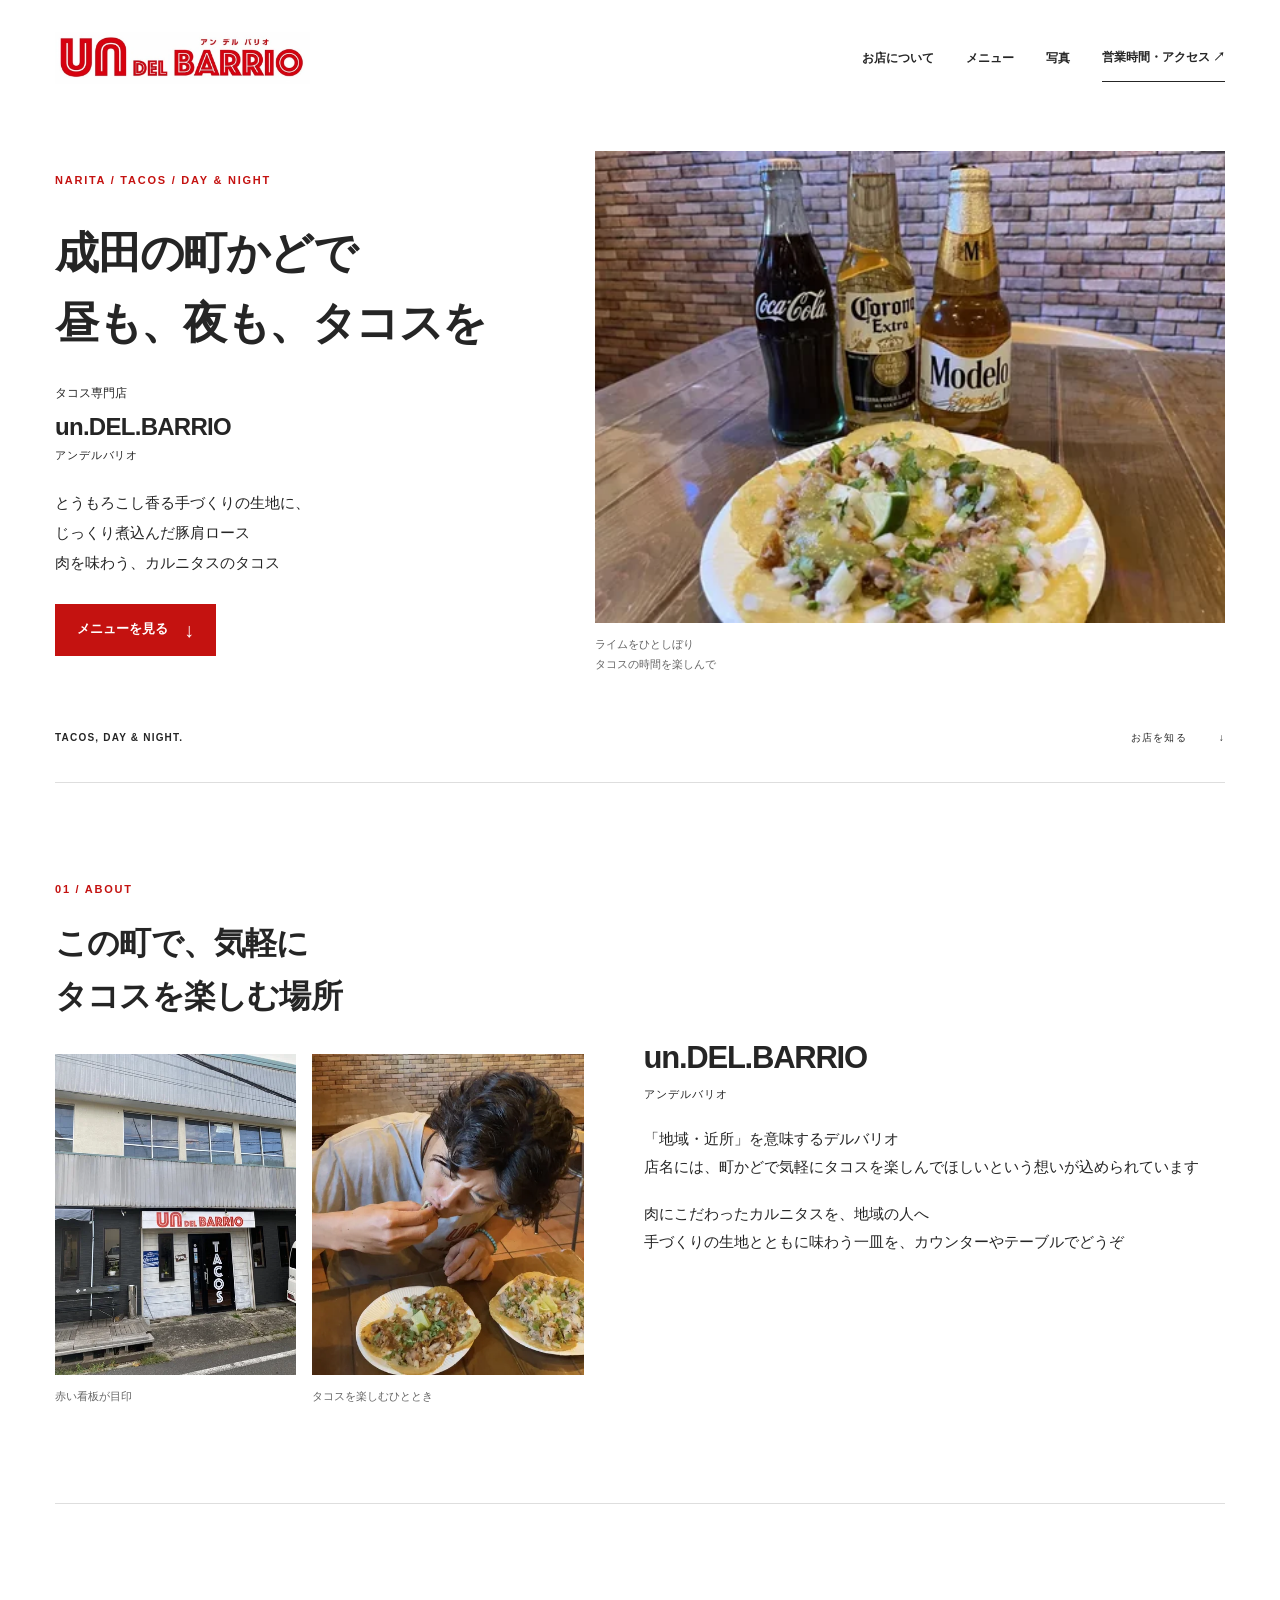
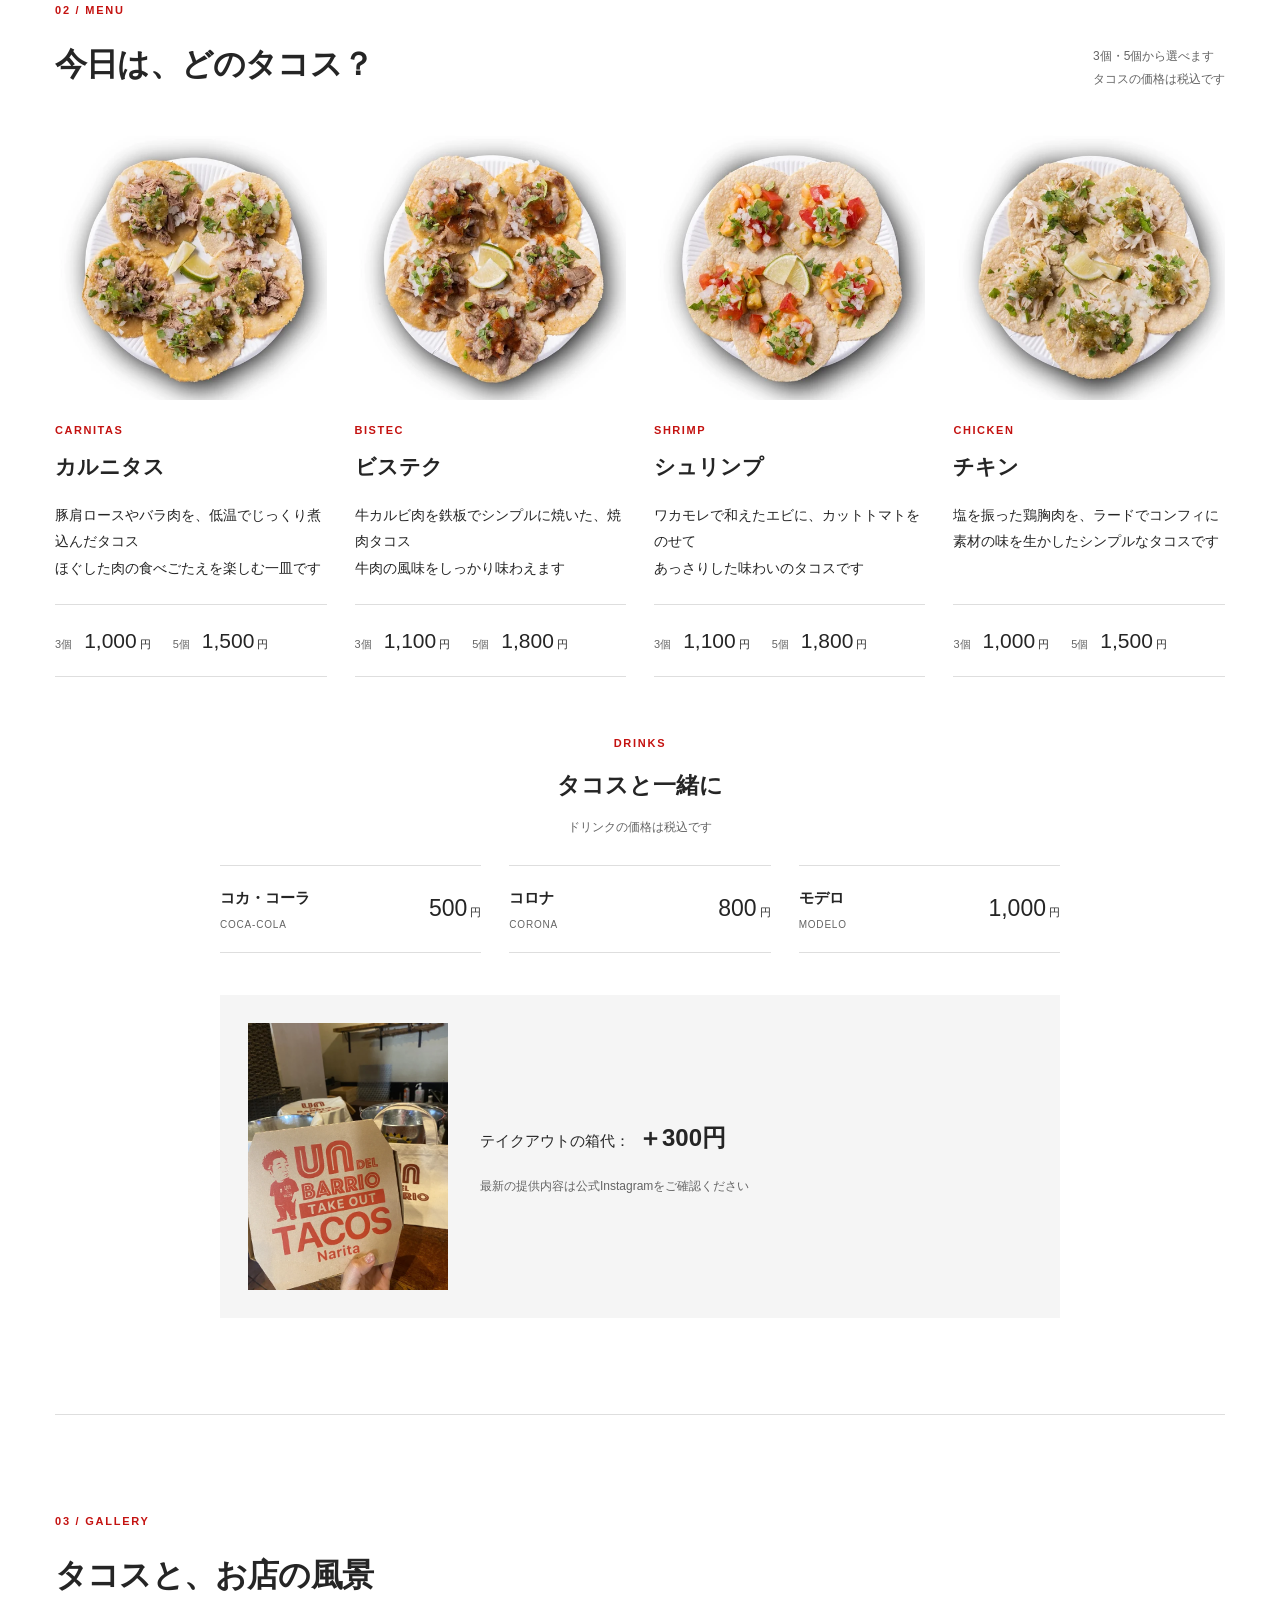
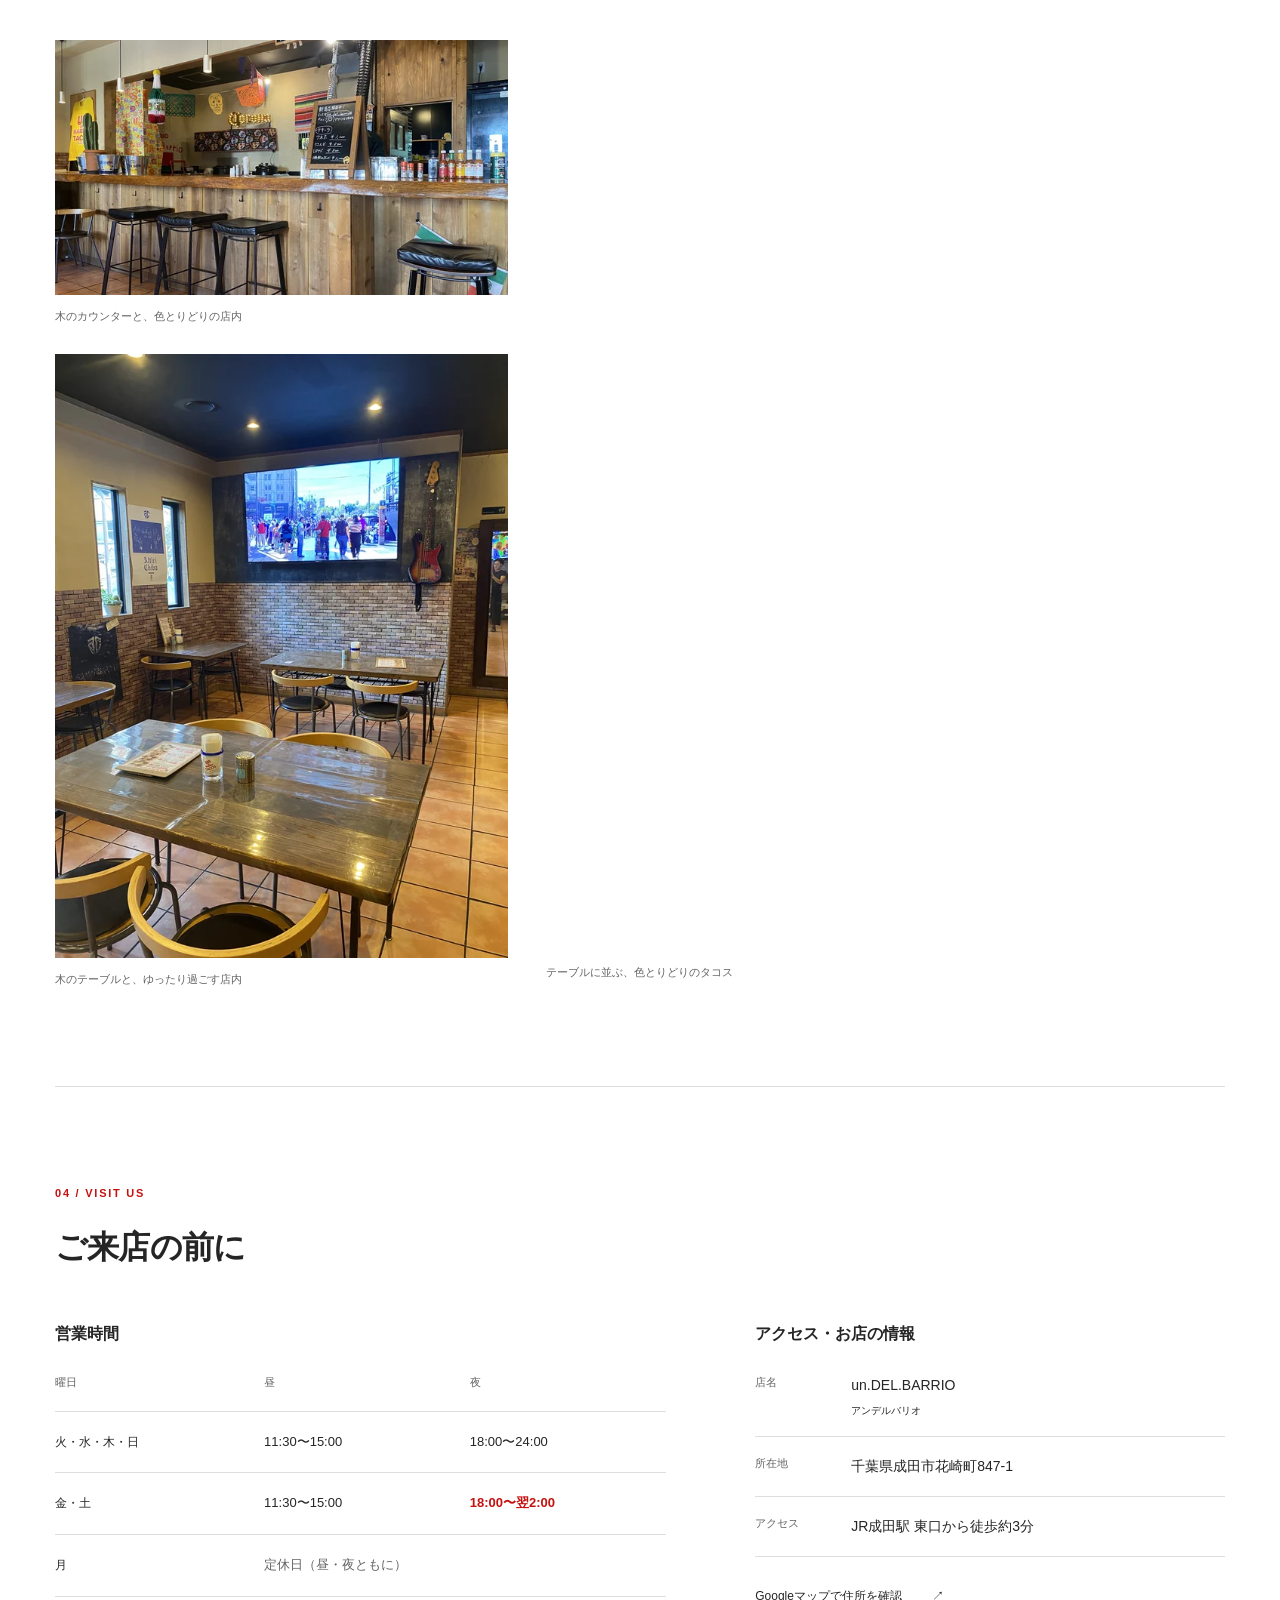
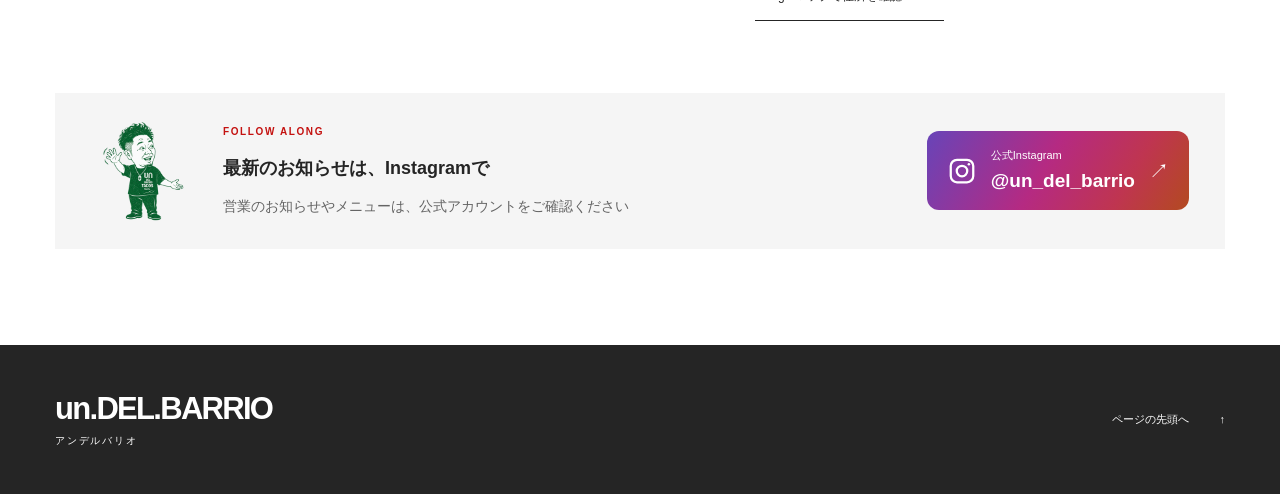
==== commit a473527f: "Remove sample notices and publish production-ready site" ====
--- a/un-del-barrio/index.html
+++ b/un-del-barrio/index.html
@@ -3,19 +3,13 @@
 <head>
   <meta charset="utf-8">
   <meta name="viewport" content="width=device-width, initial-scale=1">
-  <meta name="robots" content="noindex, nofollow">
-  <meta name="description" content="成田駅東口から徒歩約3分 タコス専門店 un.DEL.BARRIO（アンデルバリオ）の店舗確認用サイトサンプル メニュー、営業時間、アクセスをご紹介します">
+  <meta name="description" content="成田駅東口から徒歩約3分 タコス専門店 un.DEL.BARRIO（アンデルバリオ） メニュー、営業時間、アクセスをご案内します 昼も、夜も、タコスを楽しむ時間を">
   <meta name="color-scheme" content="light">
-  <title>un.DEL.BARRIO｜アンデルバリオ — 店舗確認用サンプル</title>
-  <link rel="stylesheet" href="styles.css?v=20261012-hero-seating">
+  <title>un.DEL.BARRIO｜アンデルバリオ｜成田のタコス専門店</title>
+  <link rel="stylesheet" href="styles.css?v=20261012-production">
 </head>
 <body>
   <a class="skip-link" href="#main">本文へスキップ</a>
-
-  <aside class="sample-notice" aria-label="サンプルの確認状況">
-    <span class="sample-notice__tag">店舗確認用サンプル</span>
-    <p>営業内容・掲載情報は店舗確認中です</p>
-  </aside>
 
   <header class="site-header">
     <a class="brand" href="#top" aria-label="un.DEL.BARRIO（アンデルバリオ） ページの先頭へ"><svg class="brand__image" viewBox="45 85 870 175" aria-hidden="true" focusable="false"><image href="images/brand-menu-960.webp" x="0" y="0" width="960" height="1706" /></svg></a>
@@ -85,7 +79,7 @@
         <img src="images/shop-bag-600.webp" srcset="images/shop-bag-600.webp 600w, images/shop-bag-1200.webp 1200w" sizes="(max-width: 740px) min(220px, calc(100vw - 84px)), 200px" width="1200" height="1600" loading="lazy" decoding="async" alt="赤い店舗ロゴと人物イラストが印刷されたテイクアウト用の箱を手に持った様子">
         <div class="takeout__body">
           <p class="takeout__price"><span>テイクアウトの箱代：</span><strong>＋300円</strong></p>
-          <div class="menu-note"><p><span>掲載内容・価格はご提供の</span><span>メニュー画像に基づく参考情報です</span></p><p><span>最新の提供内容は</span><span>公式Instagramをご確認ください</span></p></div>
+          <div class="menu-note"><p><span>最新の提供内容は</span><span>公式Instagramをご確認ください</span></p></div>
         </div>
       </aside>
     </section>
@@ -139,7 +133,6 @@
 
   <footer class="site-footer">
     <a class="wordmark wordmark--footer" href="#top">un.DEL.BARRIO<span>アンデルバリオ</span></a>
-    <p>店舗確認用サンプル</p>
     <a class="back-to-top" href="#top">ページの先頭へ <span aria-hidden="true">↑</span></a>
   </footer>
 </body>
--- a/un-del-barrio/styles.css
+++ b/un-del-barrio/styles.css
@@ -28,8 +28,6 @@
 .skip-link { position: fixed; top: 10px; left: 16px; z-index: 10; padding: 10px 18px; background: var(--paper); transform: translateY(-200%); }
 .skip-link:focus { transform: none; }
 
-.sample-notice { display: flex; justify-content: center; align-items: center; gap: 16px; padding: 10px 24px; background: var(--surface); color: var(--muted); font-size: 12px; line-height: 1.7; }
-.sample-notice__tag { flex-shrink: 0; font-weight: 700; }
 .site-header { max-width: calc(var(--width) + var(--gutter) * 2); min-height: 116px; margin: auto; padding: 26px var(--gutter); display: flex; align-items: center; justify-content: space-between; gap: 32px; }
 .brand { display: block; width: 255px; max-width: 100%; flex-shrink: 0; }
 .brand__image { display: block; width: 100%; height: auto; aspect-ratio: 870 / 175; overflow: hidden; }
@@ -148,7 +146,6 @@
 
 .site-footer { display: flex; align-items: center; justify-content: space-between; flex-wrap: wrap; gap: 32px; padding: 48px var(--gutter); background: var(--ink); color: var(--paper); }
 .wordmark--footer { font-size: 31px; }
-.site-footer > p { font-size: 11px; color: #d6d6d6; }
 .back-to-top { display: inline-flex; min-height: 44px; align-items: center; gap: 30px; font-size: 11px; text-decoration: none; }
 .site-footer a:focus-visible { outline-color: var(--paper); }
 
@@ -169,8 +166,6 @@
   th, td { padding-inline: 5px; }
 }
 @media (max-width: 740px) {
-  .sample-notice { display: block; padding: 10px 22px; font-size: 10px; text-align: center; }
-  .sample-notice__tag { display: block; margin-bottom: 2px; }
   .site-header { display: block; padding-block: 25px 0; }
   .brand { width: 235px; margin-inline: auto; }
   .wordmark { font-size: 28px; }
@@ -236,7 +231,6 @@
   .instagram__link strong { font-size: 18px; }
   .instagram__icon { width: 26px; height: 26px; }
   .site-footer { display: flex; flex-direction: column; gap: 24px; padding-block: 36px 24px; text-align: center; }
-  .site-footer > p { font-size: 10px; }
   .back-to-top { margin-top: 0; }
 }
 
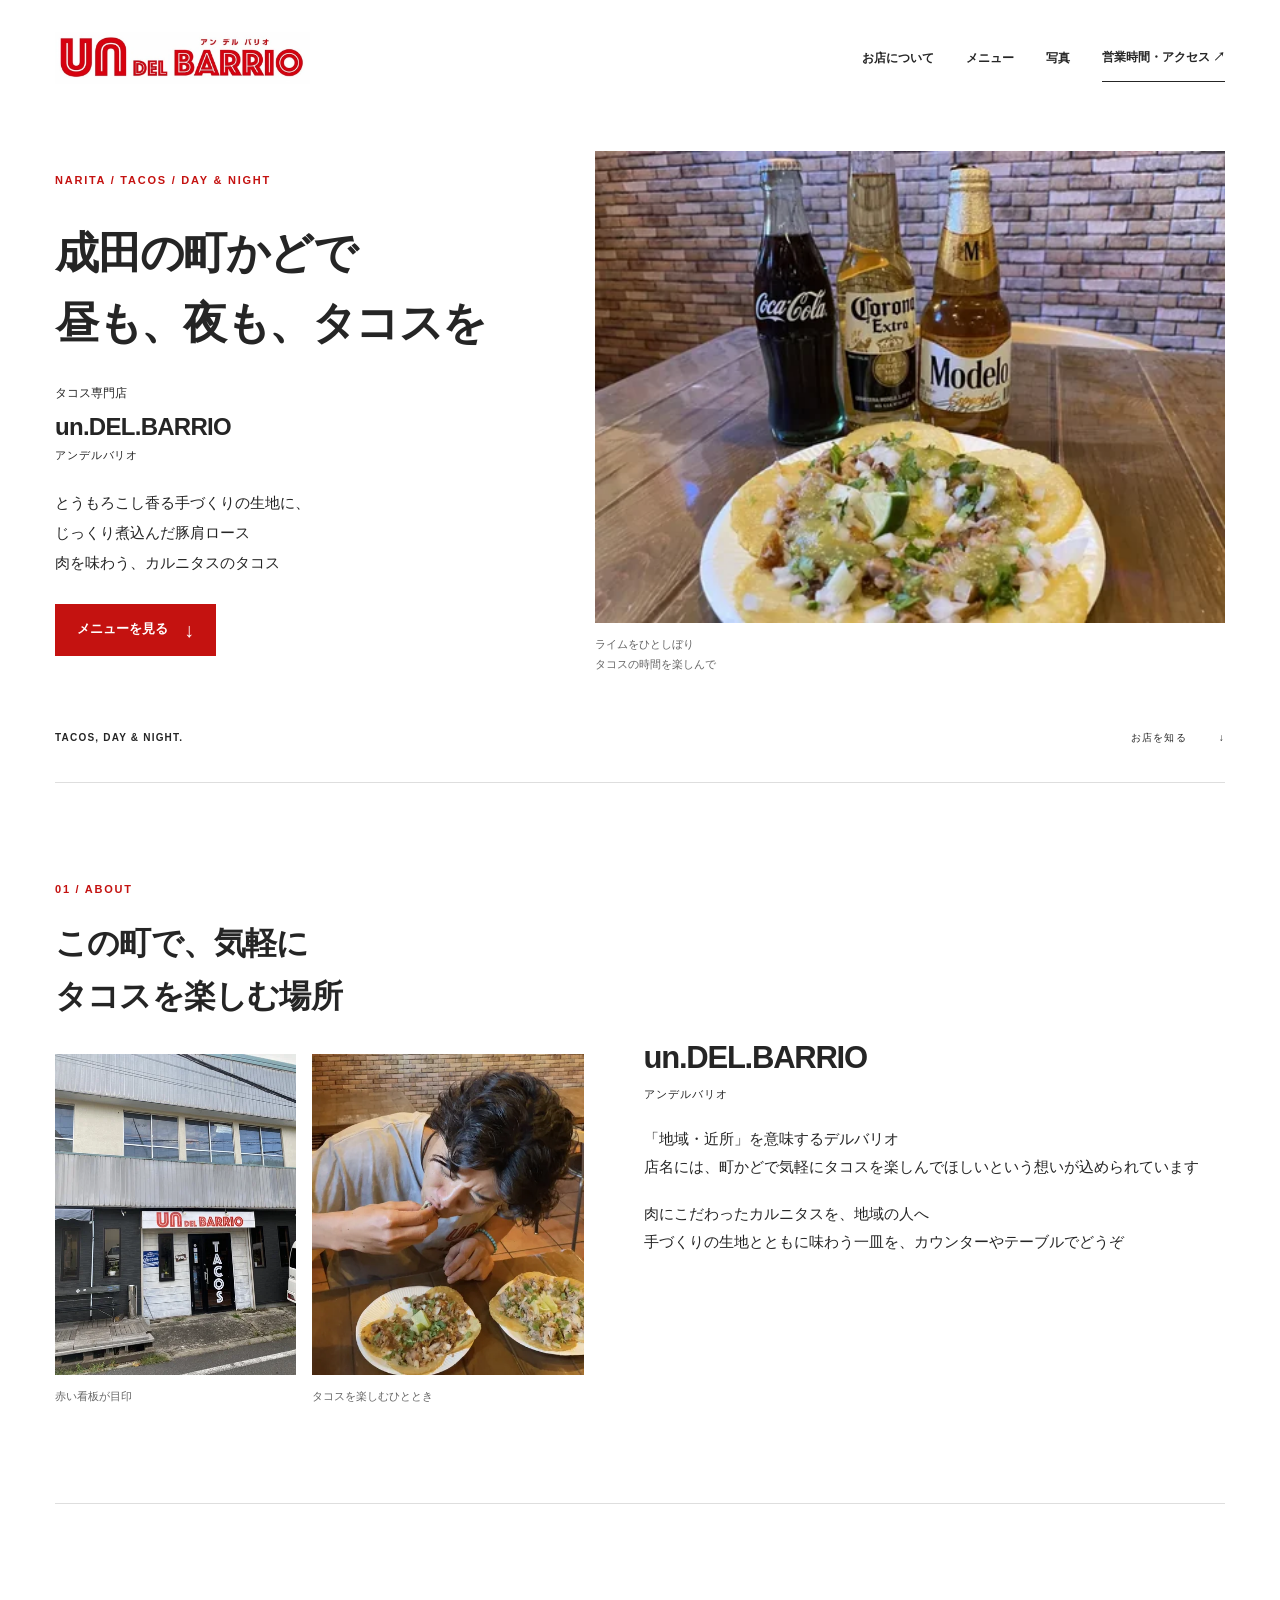
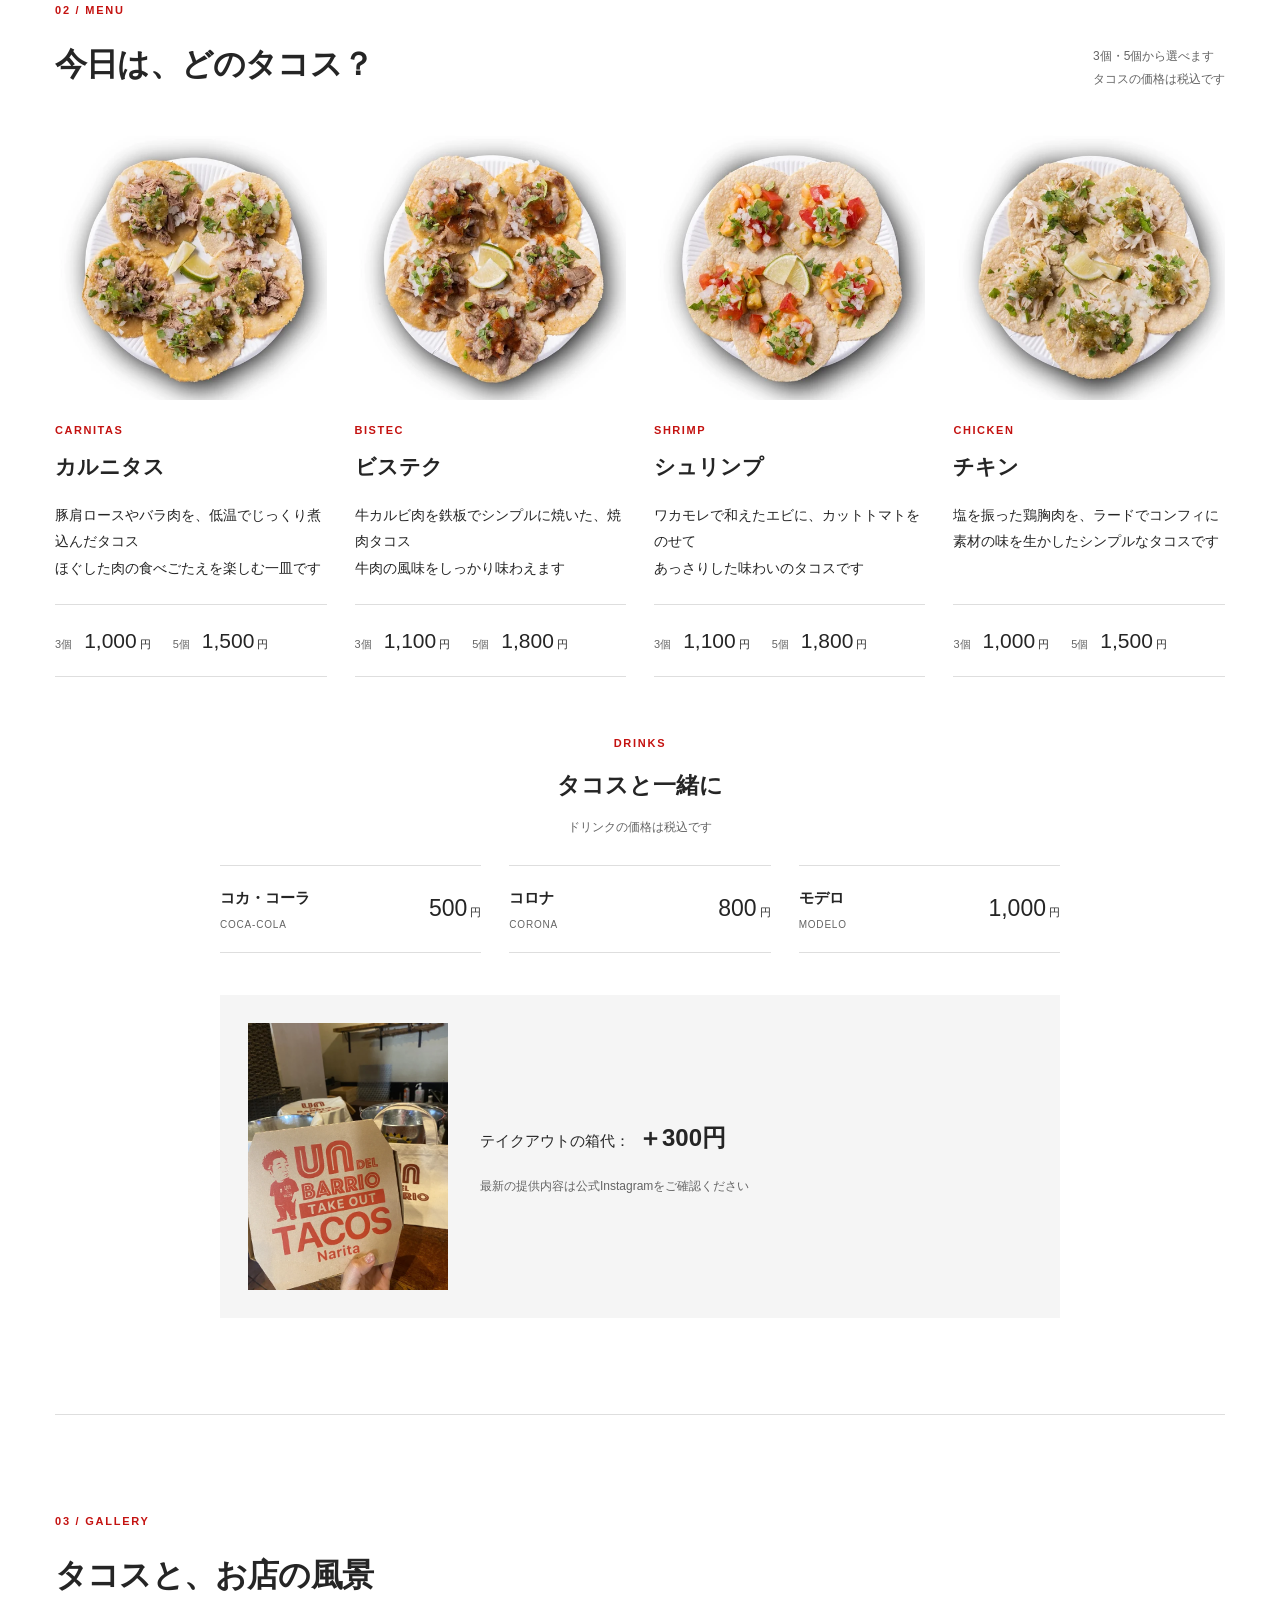
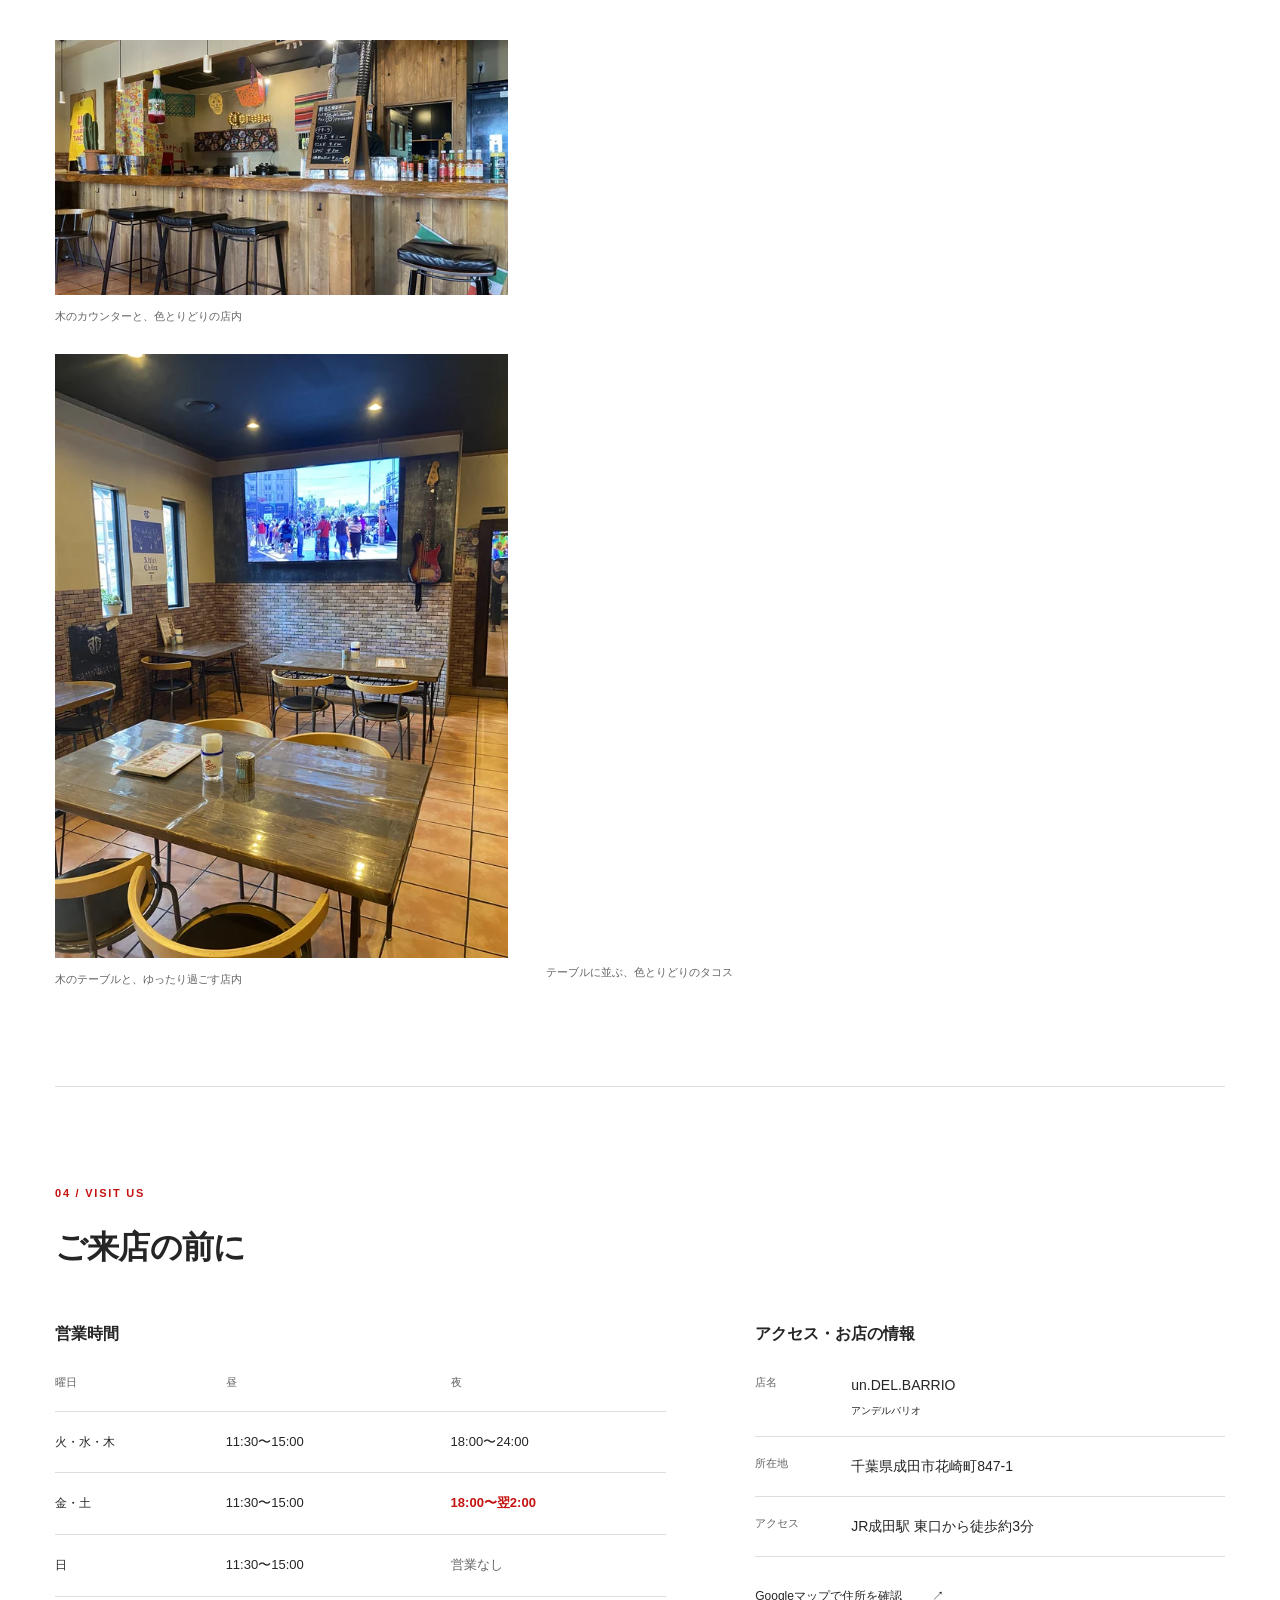
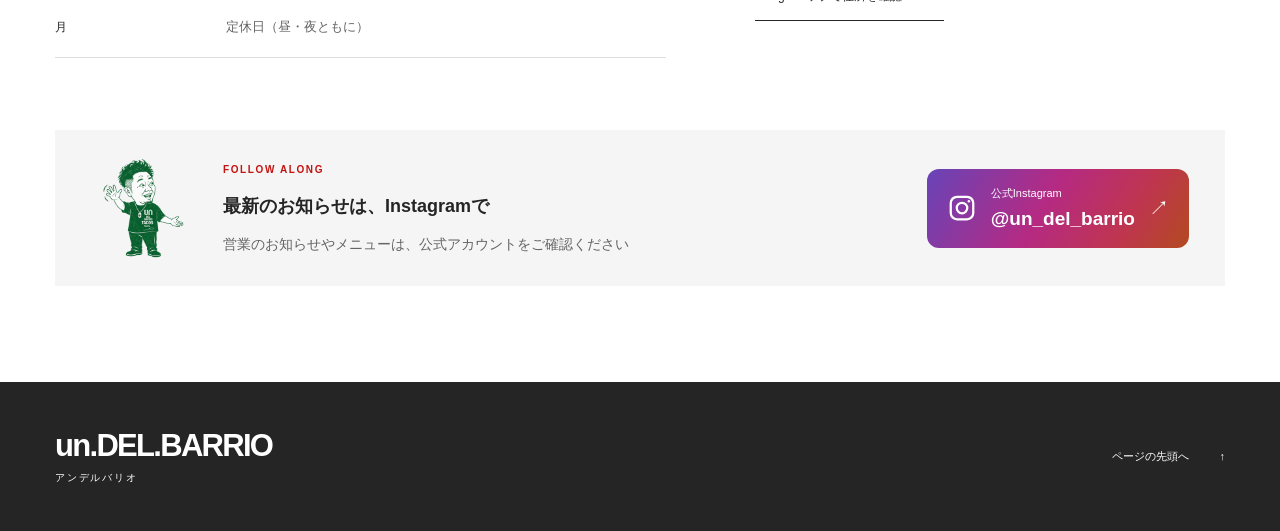
==== commit 919bca92: "Correct Sunday hours to lunch service only" ====
--- a/un-del-barrio/index.html
+++ b/un-del-barrio/index.html
@@ -102,8 +102,9 @@
             <caption class="sr-only">曜日ごとの昼・夜の営業時間と定休日</caption>
             <thead><tr><th scope="col">曜日</th><th scope="col">昼</th><th scope="col">夜</th></tr></thead>
             <tbody>
-              <tr><th scope="row">火・水・木・日</th><td><time datetime="11:30">11:30</time>〜<time datetime="15:00">15:00</time></td><td><time datetime="18:00">18:00</time>〜<time datetime="00:00">24:00</time></td></tr>
+              <tr><th scope="row">火・水・木</th><td><time datetime="11:30">11:30</time>〜<time datetime="15:00">15:00</time></td><td><time datetime="18:00">18:00</time>〜<time datetime="00:00">24:00</time></td></tr>
               <tr class="hours__late"><th scope="row">金・土</th><td><time datetime="11:30">11:30</time>〜<time datetime="15:00">15:00</time></td><td><time datetime="18:00">18:00</time>〜<span class="next-day">翌2:00</span></td></tr>
+              <tr><th scope="row">日</th><td><time datetime="11:30">11:30</time>〜<time datetime="15:00">15:00</time></td><td class="hours__closed">営業なし</td></tr>
               <tr><th scope="row">月</th><td colspan="2" class="hours__closed">定休日（昼・夜ともに）</td></tr>
             </tbody>
           </table>
